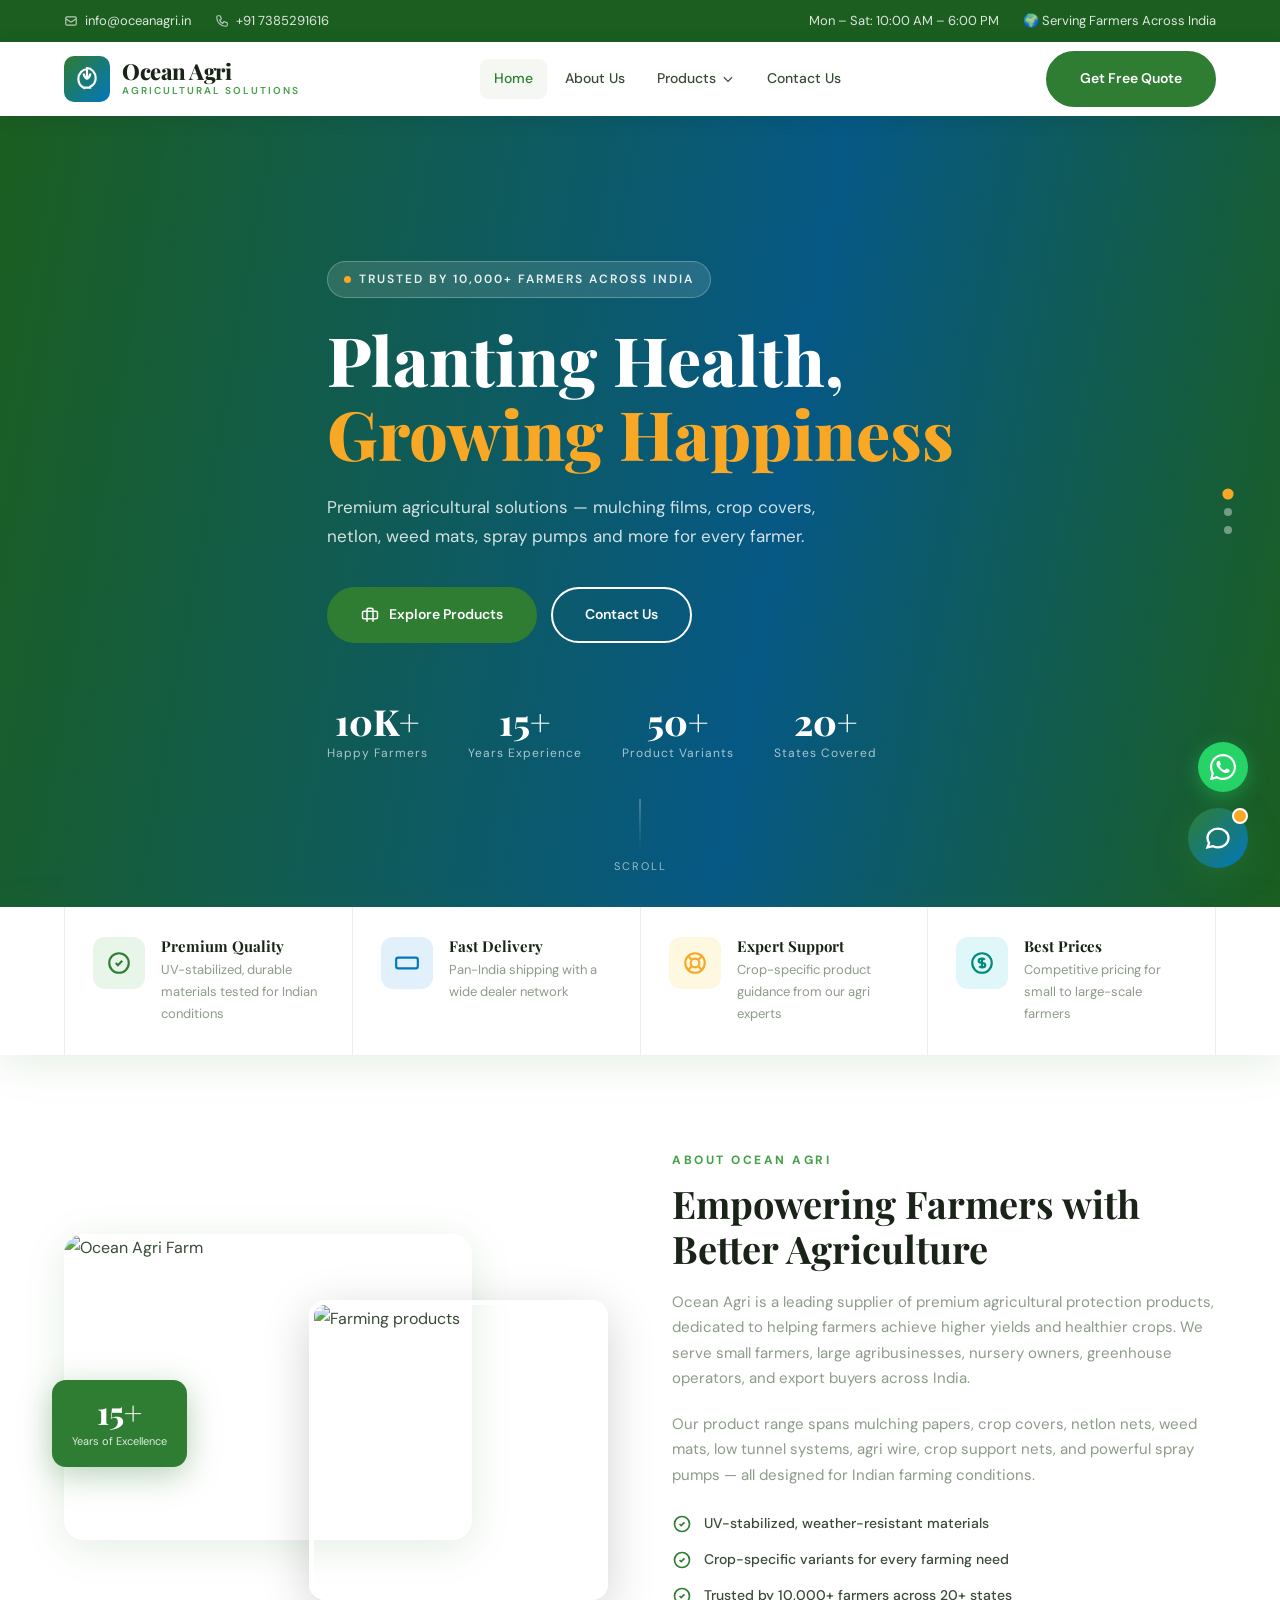
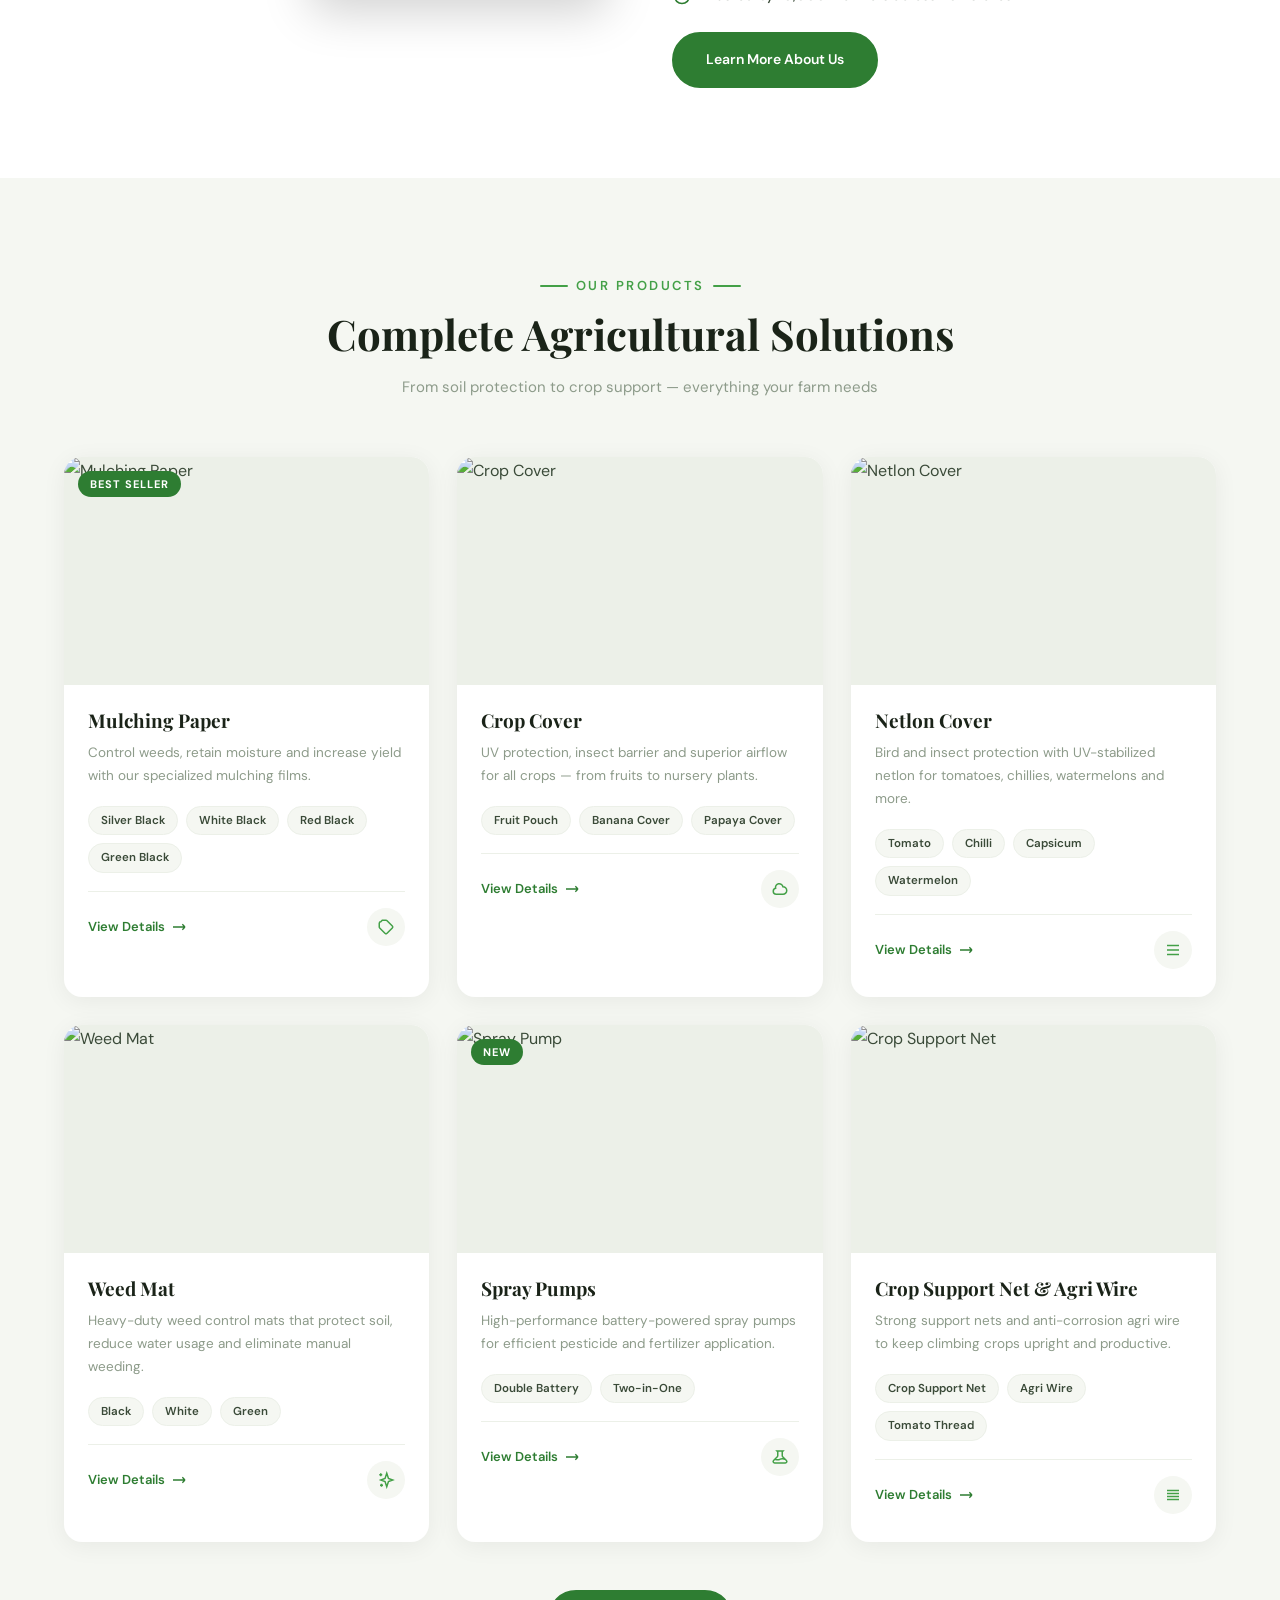
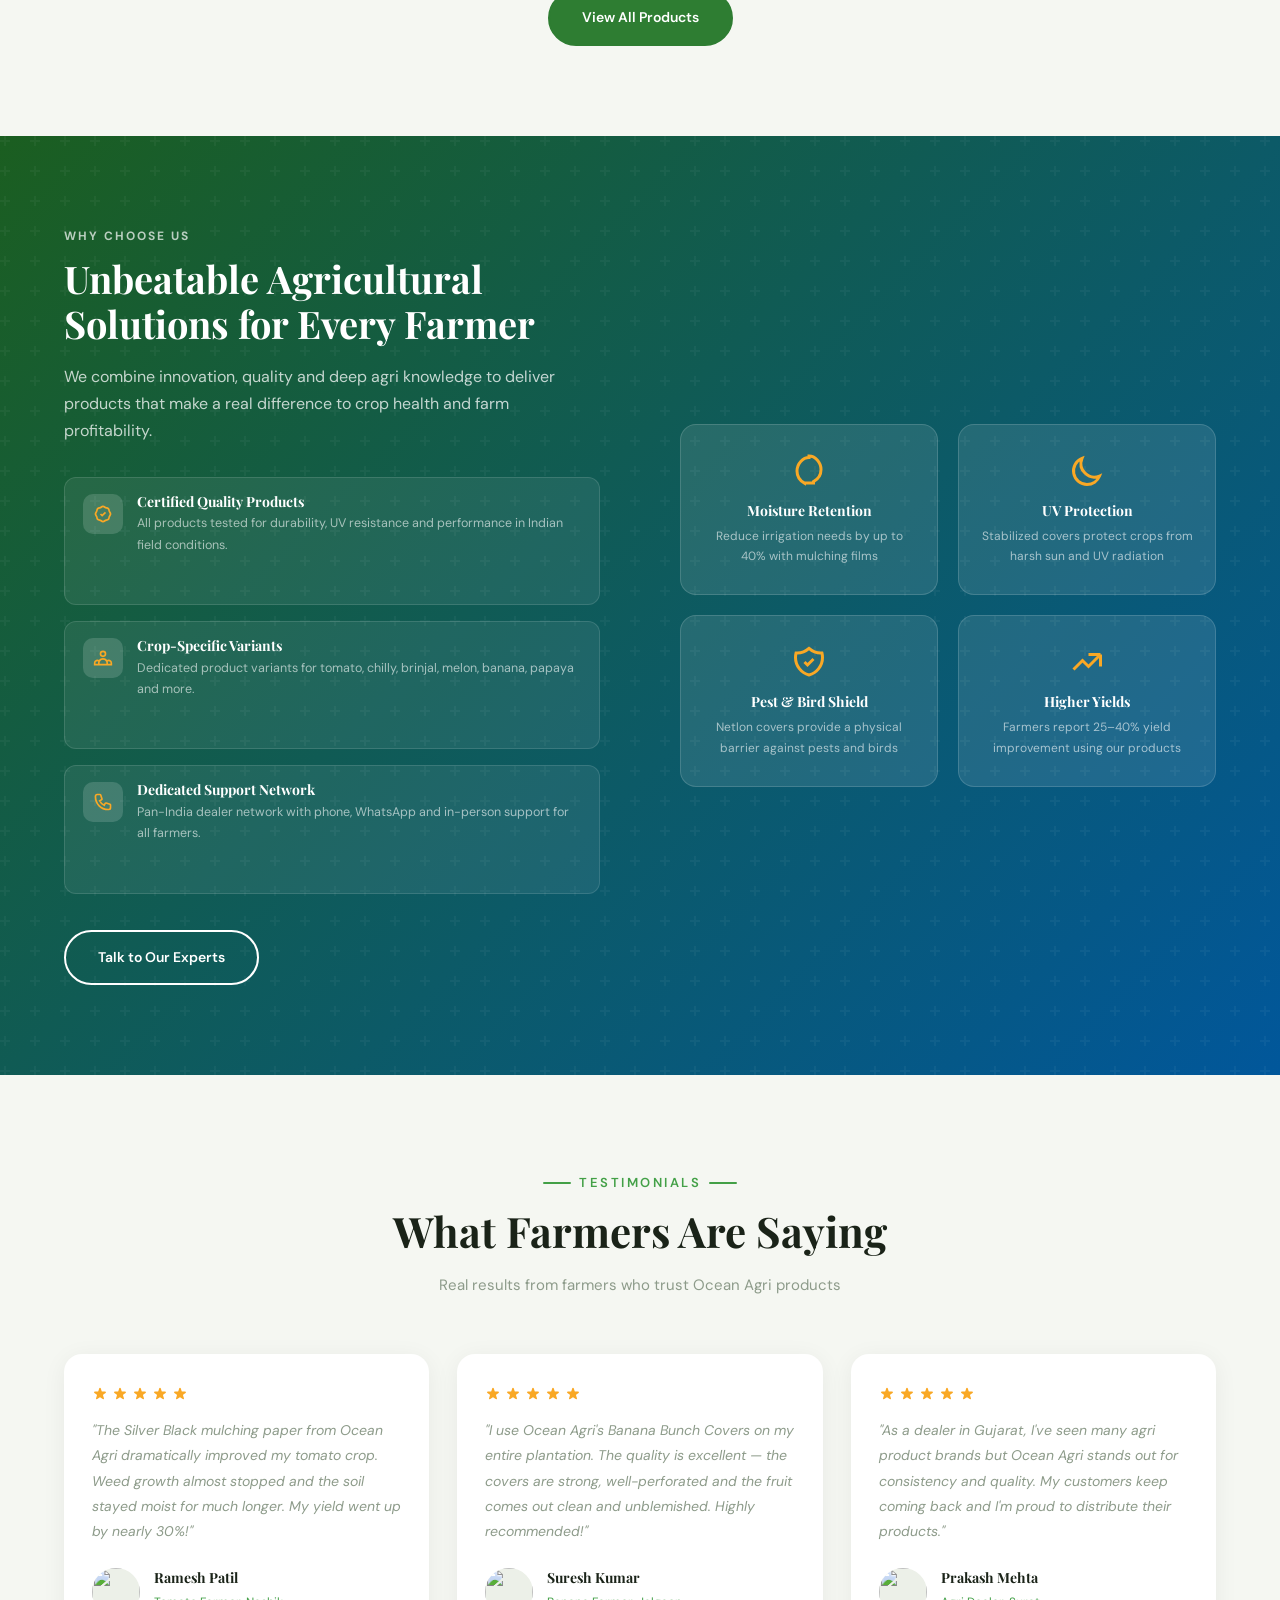
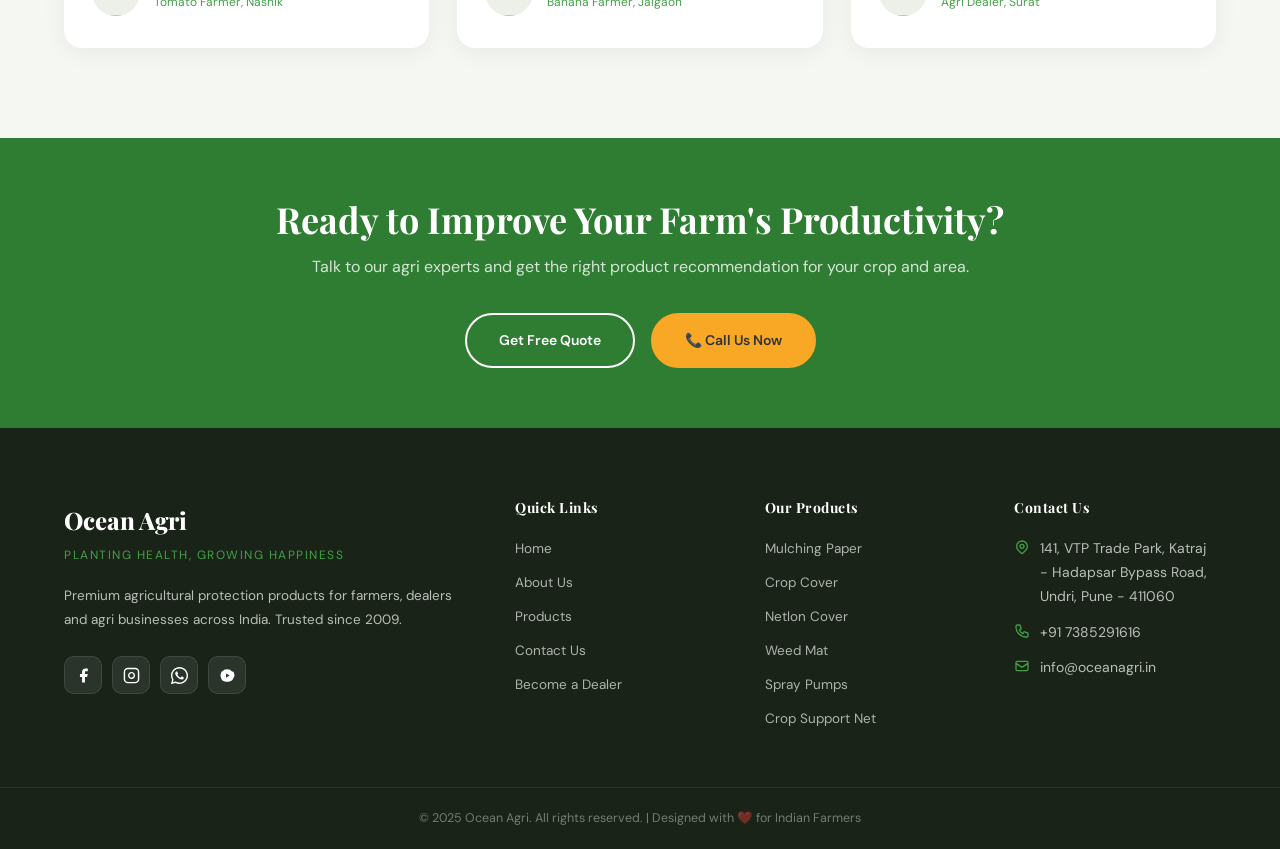
==== index.html @ 08070325 "Contacts are updated" ====
<!DOCTYPE html>
<html lang="en">
<head>
  <meta charset="UTF-8" />
  <meta name="viewport" content="width=device-width, initial-scale=1.0" />
  <title>Ocean Agri – Planting Health, Growing Happiness</title>
  <meta name="description" content="Ocean Agri offers premium agricultural products — mulching paper, crop covers, netlon, weed mats, spray pumps and crop support systems for farmers across India." />
  <link rel="stylesheet" href="style.css" />
  <link rel="preconnect" href="https://fonts.googleapis.com" />
</head>
<body>

<!-- TOP BAR -->
<div class="topbar">
  <div class="container inner">
    <div class="topbar-left">
      <span class="item">
        <svg xmlns="http://www.w3.org/2000/svg" fill="none" viewBox="0 0 24 24" stroke="currentColor" stroke-width="2"><path d="M3 8l7.89 5.26a2 2 0 002.22 0L21 8M5 19h14a2 2 0 002-2V7a2 2 0 00-2-2H5a2 2 0 00-2 2v10a2 2 0 002 2z"/></svg>
        <a href="mailto:info@oceanagri.in">info@oceanagri.in</a>
      </span>
      <span class="item">
        <svg xmlns="http://www.w3.org/2000/svg" fill="none" viewBox="0 0 24 24" stroke="currentColor" stroke-width="2"><path d="M3 5a2 2 0 012-2h3.28a1 1 0 01.948.684l1.498 4.493a1 1 0 01-.502 1.21l-2.257 1.13a11.042 11.042 0 005.516 5.516l1.13-2.257a1 1 0 011.21-.502l4.493 1.498a1 1 0 01.684.949V19a2 2 0 01-2 2h-1C9.716 21 3 14.284 3 6V5z"/></svg>
        <a href="tel:+917385291616">+91 7385291616</a>
      </span>
    </div>
    <div class="topbar-right">
      <span class="item">Mon – Sat: 10:00 AM – 6:00 PM</span>
      <span class="item">🌍 Serving Farmers Across India</span>
    </div>
  </div>
</div>

<!-- NAVBAR -->
<nav class="navbar">
  <div class="inner">
    <a class="navbar-brand" href="index.html">
      <div class="brand-icon">
        <svg xmlns="http://www.w3.org/2000/svg" fill="none" viewBox="0 0 24 24" stroke="currentColor" stroke-width="2"><path d="M12 3C8 3 4 7 4 12c0 3.5 2 6.5 5 8.1V20h6v-.9c3-1.6 5-4.6 5-8.1 0-5-4-9-8-9z"/><path d="M12 3v9m0 0c0 0-3-2-3-5m3 5c0 0 3-2 3-5"/></svg>
      </div>
      <div class="brand-text">
        <div class="name">Ocean Agri</div>
        <div class="sub">Agricultural Solutions</div>
      </div>
    </a>
    <ul class="nav-menu">
      <li class="nav-item"><a class="nav-link active" href="index.html">Home</a></li>
      <li class="nav-item"><a class="nav-link" href="about.html">About Us</a></li>
      <li class="nav-item">
        <a class="nav-link" href="products.html">Products <svg xmlns="http://www.w3.org/2000/svg" fill="none" viewBox="0 0 24 24" stroke="currentColor" stroke-width="2"><path d="M19 9l-7 7-7-7"/></svg></a>
        <div class="dropdown">
          <a href="products.html#mulching">Mulching Paper</a>
          <a href="products.html#crop-cover">Crop Cover</a>
          <a href="products.html#netlon">Netlon Cover</a>
          <a href="products.html#weed-mat">Weed Mat</a>
          <a href="products.html#low-tunnel">Low Tunnel Products</a>
          <a href="products.html#support">Crop Support & Wire</a>
          <a href="products.html#spray-pump">Spray Pumps</a>
        </div>
      </li>
      <li class="nav-item"><a class="nav-link" href="contact.html">Contact Us</a></li>
    </ul>
    <a class="btn btn-primary nav-cta" href="contact.html">Get Free Quote</a>
    <button class="hamburger" aria-label="Menu">
      <span></span><span></span><span></span>
    </button>
  </div>
</nav>

<!-- MOBILE MENU -->
<div class="mobile-menu">
  <button class="mobile-close">✕</button>
  <a class="mobile-nav-link" href="index.html">Home</a>
  <a class="mobile-nav-link" href="about.html">About Us</a>
  <a class="mobile-nav-link" href="products.html">Products</a>
  <a class="mobile-nav-link" href="contact.html">Contact Us</a>
  <a class="btn btn-primary" href="contact.html" style="margin-top:20px;display:inline-flex;">Get Free Quote</a>
</div>

<!-- HERO -->
<section class="hero">
  <div class="hero-img"></div>
  <div class="hero-bg"></div>
  <div class="container">
    <div class="hero-content">
      <div class="hero-badge"><span></span> Trusted by 10,000+ Farmers Across India</div>
      <h1>Planting Health,<br><em>Growing Happiness</em></h1>
      <p class="hero-sub">Premium agricultural solutions — mulching films, crop covers, netlon, weed mats, spray pumps and more for every farmer.</p>
      <div class="hero-actions">
        <a href="products.html" class="btn btn-primary">
          <svg xmlns="http://www.w3.org/2000/svg" fill="none" viewBox="0 0 24 24" stroke="currentColor" stroke-width="2"><path d="M20 7H4a2 2 0 00-2 2v6a2 2 0 002 2h16a2 2 0 002-2V9a2 2 0 00-2-2z"/><path d="M16 21V5a2 2 0 00-2-2h-4a2 2 0 00-2 2v16"/></svg>
          Explore Products
        </a>
        <a href="contact.html" class="btn btn-outline">Contact Us</a>
      </div>
      <div class="hero-stats">
        <div class="stat-item"><div class="num" data-count="10" data-suffix="K+">0</div><div class="lbl">Happy Farmers</div></div>
        <div class="stat-item"><div class="num" data-count="15" data-suffix="+">0</div><div class="lbl">Years Experience</div></div>
        <div class="stat-item"><div class="num" data-count="50" data-suffix="+">0</div><div class="lbl">Product Variants</div></div>
        <div class="stat-item"><div class="num" data-count="20" data-suffix="+">0</div><div class="lbl">States Covered</div></div>
      </div>
    </div>
  </div>
  <div class="hero-dots"></div>
  <div class="hero-scroll">
    <div class="scroll-line"></div>
    <span>SCROLL</span>
  </div>
</section>

<!-- FEATURES STRIP -->
<div class="features-strip">
  <div class="container">
    <div class="inner">
      <div class="feat-item" data-animate>
        <div class="feat-icon green">
          <svg xmlns="http://www.w3.org/2000/svg" fill="none" viewBox="0 0 24 24" stroke="currentColor" stroke-width="2"><path d="M9 12l2 2 4-4m6 2a9 9 0 11-18 0 9 9 0 0118 0z"/></svg>
        </div>
        <div class="feat-text">
          <h4>Premium Quality</h4>
          <p>UV-stabilized, durable materials tested for Indian conditions</p>
        </div>
      </div>
      <div class="feat-item" data-animate data-delay="1">
        <div class="feat-icon blue">
          <svg xmlns="http://www.w3.org/2000/svg" fill="none" viewBox="0 0 24 24" stroke="currentColor" stroke-width="2"><path d="M20 7H4a2 2 0 00-2 2v6a2 2 0 002 2h16a2 2 0 002-2V9a2 2 0 00-2-2z"/></svg>
        </div>
        <div class="feat-text">
          <h4>Fast Delivery</h4>
          <p>Pan-India shipping with a wide dealer network</p>
        </div>
      </div>
      <div class="feat-item" data-animate data-delay="2">
        <div class="feat-icon gold">
          <svg xmlns="http://www.w3.org/2000/svg" fill="none" viewBox="0 0 24 24" stroke="currentColor" stroke-width="2"><path d="M18.364 5.636l-3.536 3.536m0 5.656l3.536 3.536M9.172 9.172L5.636 5.636m3.536 9.192l-3.536 3.536M21 12a9 9 0 11-18 0 9 9 0 0118 0zm-5 0a4 4 0 11-8 0 4 4 0 018 0z"/></svg>
        </div>
        <div class="feat-text">
          <h4>Expert Support</h4>
          <p>Crop-specific product guidance from our agri experts</p>
        </div>
      </div>
      <div class="feat-item" data-animate data-delay="3">
        <div class="feat-icon teal">
          <svg xmlns="http://www.w3.org/2000/svg" fill="none" viewBox="0 0 24 24" stroke="currentColor" stroke-width="2"><path d="M12 8c-1.657 0-3 .895-3 2s1.343 2 3 2 3 .895 3 2-1.343 2-3 2m0-8c1.11 0 2.08.402 2.599 1M12 8V7m0 1v8m0 0v1m0-1c-1.11 0-2.08-.402-2.599-1M21 12a9 9 0 11-18 0 9 9 0 0118 0z"/></svg>
        </div>
        <div class="feat-text">
          <h4>Best Prices</h4>
          <p>Competitive pricing for small to large-scale farmers</p>
        </div>
      </div>
    </div>
  </div>
</div>

<!-- ABOUT SECTION -->
<section class="section">
  <div class="container">
    <div class="about-grid">
      <div class="about-images" data-animate>
        <div class="about-img-1">
          <img src="https://images.unsplash.com/photo-1523741543316-beb7fc7023d8?w=800&q=80" alt="Ocean Agri Farm" loading="lazy" />
        </div>
        <div class="about-img-2">
          <img src="https://images.unsplash.com/photo-1416879595882-3373a0480b5b?w=600&q=80" alt="Farming products" loading="lazy" />
        </div>
        <div class="about-badge">
          <div class="num">15+</div>
          <div class="lbl">Years of Excellence</div>
        </div>
      </div>
      <div class="about-content" data-animate data-delay="2">
        <div class="label">About Ocean Agri</div>
        <h2>Empowering Farmers with Better Agriculture</h2>
        <p>Ocean Agri is a leading supplier of premium agricultural protection products, dedicated to helping farmers achieve higher yields and healthier crops. We serve small farmers, large agribusinesses, nursery owners, greenhouse operators, and export buyers across India.</p>
        <p>Our product range spans mulching papers, crop covers, netlon nets, weed mats, low tunnel systems, agri wire, crop support nets, and powerful spray pumps — all designed for Indian farming conditions.</p>
        <ul class="about-checks">
          <li>
            <svg xmlns="http://www.w3.org/2000/svg" fill="none" viewBox="0 0 24 24" stroke="currentColor" stroke-width="2"><path d="M9 12l2 2 4-4m6 2a9 9 0 11-18 0 9 9 0 0118 0z"/></svg>
            UV-stabilized, weather-resistant materials
          </li>
          <li>
            <svg xmlns="http://www.w3.org/2000/svg" fill="none" viewBox="0 0 24 24" stroke="currentColor" stroke-width="2"><path d="M9 12l2 2 4-4m6 2a9 9 0 11-18 0 9 9 0 0118 0z"/></svg>
            Crop-specific variants for every farming need
          </li>
          <li>
            <svg xmlns="http://www.w3.org/2000/svg" fill="none" viewBox="0 0 24 24" stroke="currentColor" stroke-width="2"><path d="M9 12l2 2 4-4m6 2a9 9 0 11-18 0 9 9 0 0118 0z"/></svg>
            Trusted by 10,000+ farmers across 20+ states
          </li>
        </ul>
        <a href="about.html" class="btn btn-primary">Learn More About Us</a>
      </div>
    </div>
  </div>
</section>

<!-- PRODUCTS HIGHLIGHT -->
<section class="section products-bg">
  <div class="container">
    <div class="section-title" data-animate>
      <div class="label">Our Products</div>
      <h2>Complete Agricultural Solutions</h2>
      <p>From soil protection to crop support — everything your farm needs</p>
    </div>
    <div class="products-grid">

      <div class="product-card" data-animate data-delay="1">
        <div class="product-card-img">
          <img src="https://images.unsplash.com/photo-1574943320219-553eb213f72d?w=800&q=80" alt="Mulching Paper" loading="lazy" />
          <span class="product-card-badge">Best Seller</span>
        </div>
        <div class="product-card-body">
          <h3>Mulching Paper</h3>
          <p>Control weeds, retain moisture and increase yield with our specialized mulching films.</p>
          <div class="product-card-tags">
            <span>Silver Black</span><span>White Black</span><span>Red Black</span><span>Green Black</span>
          </div>
          <div class="product-card-footer">
            <a href="products.html#mulching">View Details <svg xmlns="http://www.w3.org/2000/svg" fill="none" viewBox="0 0 24 24" stroke="currentColor" stroke-width="2"><path d="M17 8l4 4m0 0l-4 4m4-4H3"/></svg></a>
            <div class="product-card-icon"><svg xmlns="http://www.w3.org/2000/svg" fill="none" viewBox="0 0 24 24" stroke="currentColor" stroke-width="2"><path d="M7 7h.01M7 3h5c.512 0 1.024.195 1.414.586l7 7a2 2 0 010 2.828l-7 7a2 2 0 01-2.828 0l-7-7A2 2 0 013 12V7a2 2 0 012-2z"/></svg></div>
          </div>
        </div>
      </div>

      <div class="product-card" data-animate data-delay="2">
        <div class="product-card-img">
          <img src="https://images.unsplash.com/photo-1501004318641-b39e6451bec6?w=800&q=80" alt="Crop Cover" loading="lazy" />
        </div>
        <div class="product-card-body">
          <h3>Crop Cover</h3>
          <p>UV protection, insect barrier and superior airflow for all crops — from fruits to nursery plants.</p>
          <div class="product-card-tags">
            <span>Fruit Pouch</span><span>Banana Cover</span><span>Papaya Cover</span>
          </div>
          <div class="product-card-footer">
            <a href="products.html#crop-cover">View Details <svg xmlns="http://www.w3.org/2000/svg" fill="none" viewBox="0 0 24 24" stroke="currentColor" stroke-width="2"><path d="M17 8l4 4m0 0l-4 4m4-4H3"/></svg></a>
            <div class="product-card-icon"><svg xmlns="http://www.w3.org/2000/svg" fill="none" viewBox="0 0 24 24" stroke="currentColor" stroke-width="2"><path d="M3 15a4 4 0 004 4h9a5 5 0 10-.1-9.999 5.002 5.002 0 10-9.78 2.096A4.001 4.001 0 003 15z"/></svg></div>
          </div>
        </div>
      </div>

      <div class="product-card" data-animate data-delay="3">
        <div class="product-card-img">
          <img src="https://images.unsplash.com/photo-1416879595882-3373a0480b5b?w=800&q=80" alt="Netlon Cover" loading="lazy" />
        </div>
        <div class="product-card-body">
          <h3>Netlon Cover</h3>
          <p>Bird and insect protection with UV-stabilized netlon for tomatoes, chillies, watermelons and more.</p>
          <div class="product-card-tags">
            <span>Tomato</span><span>Chilli</span><span>Capsicum</span><span>Watermelon</span>
          </div>
          <div class="product-card-footer">
            <a href="products.html#netlon">View Details <svg xmlns="http://www.w3.org/2000/svg" fill="none" viewBox="0 0 24 24" stroke="currentColor" stroke-width="2"><path d="M17 8l4 4m0 0l-4 4m4-4H3"/></svg></a>
            <div class="product-card-icon"><svg xmlns="http://www.w3.org/2000/svg" fill="none" viewBox="0 0 24 24" stroke="currentColor" stroke-width="2"><path d="M4 6h16M4 12h16M4 18h16"/></svg></div>
          </div>
        </div>
      </div>

      <div class="product-card" data-animate data-delay="1">
        <div class="product-card-img">
          <img src="https://images.unsplash.com/photo-1530836369250-ef72a3f5cda8?w=800&q=80" alt="Weed Mat" loading="lazy" />
        </div>
        <div class="product-card-body">
          <h3>Weed Mat</h3>
          <p>Heavy-duty weed control mats that protect soil, reduce water usage and eliminate manual weeding.</p>
          <div class="product-card-tags"><span>Black</span><span>White</span><span>Green</span></div>
          <div class="product-card-footer">
            <a href="products.html#weed-mat">View Details <svg xmlns="http://www.w3.org/2000/svg" fill="none" viewBox="0 0 24 24" stroke="currentColor" stroke-width="2"><path d="M17 8l4 4m0 0l-4 4m4-4H3"/></svg></a>
            <div class="product-card-icon"><svg xmlns="http://www.w3.org/2000/svg" fill="none" viewBox="0 0 24 24" stroke="currentColor" stroke-width="2"><path d="M5 3v4M3 5h4M6 17v4m-2-2h4m5-16l2.286 6.857L21 12l-5.714 2.143L13 21l-2.286-6.857L5 12l5.714-2.143L13 3z"/></svg></div>
          </div>
        </div>
      </div>

      <div class="product-card" data-animate data-delay="2">
        <div class="product-card-img">
          <img src="https://images.unsplash.com/photo-1471193945509-9ad0617afabf?w=800&q=80" alt="Spray Pump" loading="lazy" />
          <span class="product-card-badge">New</span>
        </div>
        <div class="product-card-body">
          <h3>Spray Pumps</h3>
          <p>High-performance battery-powered spray pumps for efficient pesticide and fertilizer application.</p>
          <div class="product-card-tags"><span>Double Battery</span><span>Two-in-One</span></div>
          <div class="product-card-footer">
            <a href="products.html#spray-pump">View Details <svg xmlns="http://www.w3.org/2000/svg" fill="none" viewBox="0 0 24 24" stroke="currentColor" stroke-width="2"><path d="M17 8l4 4m0 0l-4 4m4-4H3"/></svg></a>
            <div class="product-card-icon"><svg xmlns="http://www.w3.org/2000/svg" fill="none" viewBox="0 0 24 24" stroke="currentColor" stroke-width="2"><path d="M19.428 15.428a2 2 0 00-1.022-.547l-2.387-.477a6 6 0 00-3.86.517l-.318.158a6 6 0 01-3.86.517L6.05 15.21a2 2 0 00-1.806.547M8 4h8l-1 1v5.172a2 2 0 00.586 1.414l5 5c1.26 1.26.367 3.414-1.415 3.414H4.828c-1.782 0-2.674-2.154-1.414-3.414l5-5A2 2 0 009 10.172V5L8 4z"/></svg></div>
          </div>
        </div>
      </div>

      <div class="product-card" data-animate data-delay="3">
        <div class="product-card-img">
          <img src="https://images.unsplash.com/photo-1599059813005-11265ba4b4ce?w=800&q=80" alt="Crop Support Net" loading="lazy" />
        </div>
        <div class="product-card-body">
          <h3>Crop Support Net & Agri Wire</h3>
          <p>Strong support nets and anti-corrosion agri wire to keep climbing crops upright and productive.</p>
          <div class="product-card-tags"><span>Crop Support Net</span><span>Agri Wire</span><span>Tomato Thread</span></div>
          <div class="product-card-footer">
            <a href="products.html#support">View Details <svg xmlns="http://www.w3.org/2000/svg" fill="none" viewBox="0 0 24 24" stroke="currentColor" stroke-width="2"><path d="M17 8l4 4m0 0l-4 4m4-4H3"/></svg></a>
            <div class="product-card-icon"><svg xmlns="http://www.w3.org/2000/svg" fill="none" viewBox="0 0 24 24" stroke="currentColor" stroke-width="2"><path d="M4 6h16M4 10h16M4 14h16M4 18h16"/></svg></div>
          </div>
        </div>
      </div>

    </div>
    <div style="text-align:center;margin-top:48px;" data-animate>
      <a href="products.html" class="btn btn-primary">View All Products</a>
    </div>
  </div>
</section>

<!-- WHY CHOOSE US -->
<section class="section why-banner">
  <div class="container">
    <div class="why-grid">
      <div class="why-content" data-animate>
        <div class="label" style="color:rgba(255,255,255,0.7);letter-spacing:2px;font-size:12px;font-weight:700;text-transform:uppercase;margin-bottom:10px;">Why Choose Us</div>
        <h2>Unbeatable Agricultural Solutions for Every Farmer</h2>
        <p>We combine innovation, quality and deep agri knowledge to deliver products that make a real difference to crop health and farm profitability.</p>
        <div class="why-list">
          <div class="why-list-item">
            <div class="why-list-item-icon"><svg xmlns="http://www.w3.org/2000/svg" fill="none" viewBox="0 0 24 24" stroke="currentColor" stroke-width="2"><path d="M9 12l2 2 4-4M7.835 4.697a3.42 3.42 0 001.946-.806 3.42 3.42 0 014.438 0 3.42 3.42 0 001.946.806 3.42 3.42 0 013.138 3.138 3.42 3.42 0 00.806 1.946 3.42 3.42 0 010 4.438 3.42 3.42 0 00-.806 1.946 3.42 3.42 0 01-3.138 3.138 3.42 3.42 0 00-1.946.806 3.42 3.42 0 01-4.438 0 3.42 3.42 0 00-1.946-.806 3.42 3.42 0 01-3.138-3.138 3.42 3.42 0 00-.806-1.946 3.42 3.42 0 010-4.438 3.42 3.42 0 00.806-1.946 3.42 3.42 0 013.138-3.138z"/></svg></div>
            <div>
              <h4>Certified Quality Products</h4>
              <p>All products tested for durability, UV resistance and performance in Indian field conditions.</p>
            </div>
          </div>
          <div class="why-list-item">
            <div class="why-list-item-icon"><svg xmlns="http://www.w3.org/2000/svg" fill="none" viewBox="0 0 24 24" stroke="currentColor" stroke-width="2"><path d="M17 20h5v-2a3 3 0 00-5.356-1.857M17 20H7m10 0v-2c0-.656-.126-1.283-.356-1.857M7 20H2v-2a3 3 0 015.356-1.857M7 20v-2c0-.656.126-1.283.356-1.857m0 0a5.002 5.002 0 019.288 0M15 7a3 3 0 11-6 0 3 3 0 016 0z"/></svg></div>
            <div>
              <h4>Crop-Specific Variants</h4>
              <p>Dedicated product variants for tomato, chilly, brinjal, melon, banana, papaya and more.</p>
            </div>
          </div>
          <div class="why-list-item">
            <div class="why-list-item-icon"><svg xmlns="http://www.w3.org/2000/svg" fill="none" viewBox="0 0 24 24" stroke="currentColor" stroke-width="2"><path d="M3 5a2 2 0 012-2h3.28a1 1 0 01.948.684l1.498 4.493a1 1 0 01-.502 1.21l-2.257 1.13a11.042 11.042 0 005.516 5.516l1.13-2.257a1 1 0 011.21-.502l4.493 1.498a1 1 0 01.684.949V19a2 2 0 01-2 2h-1C9.716 21 3 14.284 3 6V5z"/></svg></div>
            <div>
              <h4>Dedicated Support Network</h4>
              <p>Pan-India dealer network with phone, WhatsApp and in-person support for all farmers.</p>
            </div>
          </div>
        </div>
        <a href="contact.html" class="btn btn-outline">Talk to Our Experts</a>
      </div>
      <div class="why-cards" data-animate data-delay="3">
        <div class="why-card">
          <svg xmlns="http://www.w3.org/2000/svg" fill="none" viewBox="0 0 24 24" stroke="currentColor" stroke-width="2"><path d="M12 3C8 3 4 7 4 12c0 3.5 2 6.5 5 8.1V20h6v-.9c3-1.6 5-4.6 5-8.1 0-5-4-9-8-9z"/></svg>
          <h4>Moisture Retention</h4>
          <p>Reduce irrigation needs by up to 40% with mulching films</p>
        </div>
        <div class="why-card">
          <svg xmlns="http://www.w3.org/2000/svg" fill="none" viewBox="0 0 24 24" stroke="currentColor" stroke-width="2"><path d="M20.354 15.354A9 9 0 018.646 3.646 9.003 9.003 0 0012 21a9.003 9.003 0 008.354-5.646z"/></svg>
          <h4>UV Protection</h4>
          <p>Stabilized covers protect crops from harsh sun and UV radiation</p>
        </div>
        <div class="why-card">
          <svg xmlns="http://www.w3.org/2000/svg" fill="none" viewBox="0 0 24 24" stroke="currentColor" stroke-width="2"><path d="M9 12l2 2 4-4m5.618-4.016A11.955 11.955 0 0112 2.944a11.955 11.955 0 01-8.618 3.04A12.02 12.02 0 003 9c0 5.591 3.824 10.29 9 11.622 5.176-1.332 9-6.03 9-11.622 0-1.042-.133-2.052-.382-3.016z"/></svg>
          <h4>Pest & Bird Shield</h4>
          <p>Netlon covers provide a physical barrier against pests and birds</p>
        </div>
        <div class="why-card">
          <svg xmlns="http://www.w3.org/2000/svg" fill="none" viewBox="0 0 24 24" stroke="currentColor" stroke-width="2"><path d="M13 7h8m0 0v8m0-8l-8 8-4-4-6 6"/></svg>
          <h4>Higher Yields</h4>
          <p>Farmers report 25–40% yield improvement using our products</p>
        </div>
      </div>
    </div>
  </div>
</section>

<!-- TESTIMONIALS -->
<section class="section testimonials-bg">
  <div class="container">
    <div class="section-title" data-animate>
      <div class="label">Testimonials</div>
      <h2>What Farmers Are Saying</h2>
      <p>Real results from farmers who trust Ocean Agri products</p>
    </div>
    <div class="testimonials-track">
      <div class="testi-card" data-animate data-delay="1">
        <div class="testi-stars">
          <svg xmlns="http://www.w3.org/2000/svg" viewBox="0 0 20 20" fill="currentColor"><path d="M9.049 2.927c.3-.921 1.603-.921 1.902 0l1.07 3.292a1 1 0 00.95.69h3.462c.969 0 1.371 1.24.588 1.81l-2.8 2.034a1 1 0 00-.364 1.118l1.07 3.292c.3.921-.755 1.688-1.54 1.118l-2.8-2.034a1 1 0 00-1.175 0l-2.8 2.034c-.784.57-1.838-.197-1.539-1.118l1.07-3.292a1 1 0 00-.364-1.118L2.98 8.72c-.783-.57-.38-1.81.588-1.81h3.461a1 1 0 00.951-.69l1.07-3.292z"/></svg>
          <svg xmlns="http://www.w3.org/2000/svg" viewBox="0 0 20 20" fill="currentColor"><path d="M9.049 2.927c.3-.921 1.603-.921 1.902 0l1.07 3.292a1 1 0 00.95.69h3.462c.969 0 1.371 1.24.588 1.81l-2.8 2.034a1 1 0 00-.364 1.118l1.07 3.292c.3.921-.755 1.688-1.54 1.118l-2.8-2.034a1 1 0 00-1.175 0l-2.8 2.034c-.784.57-1.838-.197-1.539-1.118l1.07-3.292a1 1 0 00-.364-1.118L2.98 8.72c-.783-.57-.38-1.81.588-1.81h3.461a1 1 0 00.951-.69l1.07-3.292z"/></svg>
          <svg xmlns="http://www.w3.org/2000/svg" viewBox="0 0 20 20" fill="currentColor"><path d="M9.049 2.927c.3-.921 1.603-.921 1.902 0l1.07 3.292a1 1 0 00.95.69h3.462c.969 0 1.371 1.24.588 1.81l-2.8 2.034a1 1 0 00-.364 1.118l1.07 3.292c.3.921-.755 1.688-1.54 1.118l-2.8-2.034a1 1 0 00-1.175 0l-2.8 2.034c-.784.57-1.838-.197-1.539-1.118l1.07-3.292a1 1 0 00-.364-1.118L2.98 8.72c-.783-.57-.38-1.81.588-1.81h3.461a1 1 0 00.951-.69l1.07-3.292z"/></svg>
          <svg xmlns="http://www.w3.org/2000/svg" viewBox="0 0 20 20" fill="currentColor"><path d="M9.049 2.927c.3-.921 1.603-.921 1.902 0l1.07 3.292a1 1 0 00.95.69h3.462c.969 0 1.371 1.24.588 1.81l-2.8 2.034a1 1 0 00-.364 1.118l1.07 3.292c.3.921-.755 1.688-1.54 1.118l-2.8-2.034a1 1 0 00-1.175 0l-2.8 2.034c-.784.57-1.838-.197-1.539-1.118l1.07-3.292a1 1 0 00-.364-1.118L2.98 8.72c-.783-.57-.38-1.81.588-1.81h3.461a1 1 0 00.951-.69l1.07-3.292z"/></svg>
          <svg xmlns="http://www.w3.org/2000/svg" viewBox="0 0 20 20" fill="currentColor"><path d="M9.049 2.927c.3-.921 1.603-.921 1.902 0l1.07 3.292a1 1 0 00.95.69h3.462c.969 0 1.371 1.24.588 1.81l-2.8 2.034a1 1 0 00-.364 1.118l1.07 3.292c.3.921-.755 1.688-1.54 1.118l-2.8-2.034a1 1 0 00-1.175 0l-2.8 2.034c-.784.57-1.838-.197-1.539-1.118l1.07-3.292a1 1 0 00-.364-1.118L2.98 8.72c-.783-.57-.38-1.81.588-1.81h3.461a1 1 0 00.951-.69l1.07-3.292z"/></svg>
        </div>
        <p>"The Silver Black mulching paper from Ocean Agri dramatically improved my tomato crop. Weed growth almost stopped and the soil stayed moist for much longer. My yield went up by nearly 30%!"</p>
        <div class="testi-author">
          <div class="testi-avatar"><img src="https://images.unsplash.com/photo-1507003211169-0a1dd7228f2d?w=200&q=80" alt="" /></div>
          <div><h5>Ramesh Patil</h5><span>Tomato Farmer, Nashik</span></div>
        </div>
      </div>
      <div class="testi-card" data-animate data-delay="2">
        <div class="testi-stars">
          <svg xmlns="http://www.w3.org/2000/svg" viewBox="0 0 20 20" fill="currentColor"><path d="M9.049 2.927c.3-.921 1.603-.921 1.902 0l1.07 3.292a1 1 0 00.95.69h3.462c.969 0 1.371 1.24.588 1.81l-2.8 2.034a1 1 0 00-.364 1.118l1.07 3.292c.3.921-.755 1.688-1.54 1.118l-2.8-2.034a1 1 0 00-1.175 0l-2.8 2.034c-.784.57-1.838-.197-1.539-1.118l1.07-3.292a1 1 0 00-.364-1.118L2.98 8.72c-.783-.57-.38-1.81.588-1.81h3.461a1 1 0 00.951-.69l1.07-3.292z"/></svg>
          <svg xmlns="http://www.w3.org/2000/svg" viewBox="0 0 20 20" fill="currentColor"><path d="M9.049 2.927c.3-.921 1.603-.921 1.902 0l1.07 3.292a1 1 0 00.95.69h3.462c.969 0 1.371 1.24.588 1.81l-2.8 2.034a1 1 0 00-.364 1.118l1.07 3.292c.3.921-.755 1.688-1.54 1.118l-2.8-2.034a1 1 0 00-1.175 0l-2.8 2.034c-.784.57-1.838-.197-1.539-1.118l1.07-3.292a1 1 0 00-.364-1.118L2.98 8.72c-.783-.57-.38-1.81.588-1.81h3.461a1 1 0 00.951-.69l1.07-3.292z"/></svg>
          <svg xmlns="http://www.w3.org/2000/svg" viewBox="0 0 20 20" fill="currentColor"><path d="M9.049 2.927c.3-.921 1.603-.921 1.902 0l1.07 3.292a1 1 0 00.95.69h3.462c.969 0 1.371 1.24.588 1.81l-2.8 2.034a1 1 0 00-.364 1.118l1.07 3.292c.3.921-.755 1.688-1.54 1.118l-2.8-2.034a1 1 0 00-1.175 0l-2.8 2.034c-.784.57-1.838-.197-1.539-1.118l1.07-3.292a1 1 0 00-.364-1.118L2.98 8.72c-.783-.57-.38-1.81.588-1.81h3.461a1 1 0 00.951-.69l1.07-3.292z"/></svg>
          <svg xmlns="http://www.w3.org/2000/svg" viewBox="0 0 20 20" fill="currentColor"><path d="M9.049 2.927c.3-.921 1.603-.921 1.902 0l1.07 3.292a1 1 0 00.95.69h3.462c.969 0 1.371 1.24.588 1.81l-2.8 2.034a1 1 0 00-.364 1.118l1.07 3.292c.3.921-.755 1.688-1.54 1.118l-2.8-2.034a1 1 0 00-1.175 0l-2.8 2.034c-.784.57-1.838-.197-1.539-1.118l1.07-3.292a1 1 0 00-.364-1.118L2.98 8.72c-.783-.57-.38-1.81.588-1.81h3.461a1 1 0 00.951-.69l1.07-3.292z"/></svg>
          <svg xmlns="http://www.w3.org/2000/svg" viewBox="0 0 20 20" fill="currentColor"><path d="M9.049 2.927c.3-.921 1.603-.921 1.902 0l1.07 3.292a1 1 0 00.95.69h3.462c.969 0 1.371 1.24.588 1.81l-2.8 2.034a1 1 0 00-.364 1.118l1.07 3.292c.3.921-.755 1.688-1.54 1.118l-2.8-2.034a1 1 0 00-1.175 0l-2.8 2.034c-.784.57-1.838-.197-1.539-1.118l1.07-3.292a1 1 0 00-.364-1.118L2.98 8.72c-.783-.57-.38-1.81.588-1.81h3.461a1 1 0 00.951-.69l1.07-3.292z"/></svg>
        </div>
        <p>"I use Ocean Agri's Banana Bunch Covers on my entire plantation. The quality is excellent — the covers are strong, well-perforated and the fruit comes out clean and unblemished. Highly recommended!"</p>
        <div class="testi-author">
          <div class="testi-avatar"><img src="https://images.unsplash.com/photo-1500648767791-00dcc994a43e?w=200&q=80" alt="" /></div>
          <div><h5>Suresh Kumar</h5><span>Banana Farmer, Jalgaon</span></div>
        </div>
      </div>
      <div class="testi-card" data-animate data-delay="3">
        <div class="testi-stars">
          <svg xmlns="http://www.w3.org/2000/svg" viewBox="0 0 20 20" fill="currentColor"><path d="M9.049 2.927c.3-.921 1.603-.921 1.902 0l1.07 3.292a1 1 0 00.95.69h3.462c.969 0 1.371 1.24.588 1.81l-2.8 2.034a1 1 0 00-.364 1.118l1.07 3.292c.3.921-.755 1.688-1.54 1.118l-2.8-2.034a1 1 0 00-1.175 0l-2.8 2.034c-.784.57-1.838-.197-1.539-1.118l1.07-3.292a1 1 0 00-.364-1.118L2.98 8.72c-.783-.57-.38-1.81.588-1.81h3.461a1 1 0 00.951-.69l1.07-3.292z"/></svg>
          <svg xmlns="http://www.w3.org/2000/svg" viewBox="0 0 20 20" fill="currentColor"><path d="M9.049 2.927c.3-.921 1.603-.921 1.902 0l1.07 3.292a1 1 0 00.95.69h3.462c.969 0 1.371 1.24.588 1.81l-2.8 2.034a1 1 0 00-.364 1.118l1.07 3.292c.3.921-.755 1.688-1.54 1.118l-2.8-2.034a1 1 0 00-1.175 0l-2.8 2.034c-.784.57-1.838-.197-1.539-1.118l1.07-3.292a1 1 0 00-.364-1.118L2.98 8.72c-.783-.57-.38-1.81.588-1.81h3.461a1 1 0 00.951-.69l1.07-3.292z"/></svg>
          <svg xmlns="http://www.w3.org/2000/svg" viewBox="0 0 20 20" fill="currentColor"><path d="M9.049 2.927c.3-.921 1.603-.921 1.902 0l1.07 3.292a1 1 0 00.95.69h3.462c.969 0 1.371 1.24.588 1.81l-2.8 2.034a1 1 0 00-.364 1.118l1.07 3.292c.3.921-.755 1.688-1.54 1.118l-2.8-2.034a1 1 0 00-1.175 0l-2.8 2.034c-.784.57-1.838-.197-1.539-1.118l1.07-3.292a1 1 0 00-.364-1.118L2.98 8.72c-.783-.57-.38-1.81.588-1.81h3.461a1 1 0 00.951-.69l1.07-3.292z"/></svg>
          <svg xmlns="http://www.w3.org/2000/svg" viewBox="0 0 20 20" fill="currentColor"><path d="M9.049 2.927c.3-.921 1.603-.921 1.902 0l1.07 3.292a1 1 0 00.95.69h3.462c.969 0 1.371 1.24.588 1.81l-2.8 2.034a1 1 0 00-.364 1.118l1.07 3.292c.3.921-.755 1.688-1.54 1.118l-2.8-2.034a1 1 0 00-1.175 0l-2.8 2.034c-.784.57-1.838-.197-1.539-1.118l1.07-3.292a1 1 0 00-.364-1.118L2.98 8.72c-.783-.57-.38-1.81.588-1.81h3.461a1 1 0 00.951-.69l1.07-3.292z"/></svg>
          <svg xmlns="http://www.w3.org/2000/svg" viewBox="0 0 20 20" fill="currentColor"><path d="M9.049 2.927c.3-.921 1.603-.921 1.902 0l1.07 3.292a1 1 0 00.95.69h3.462c.969 0 1.371 1.24.588 1.81l-2.8 2.034a1 1 0 00-.364 1.118l1.07 3.292c.3.921-.755 1.688-1.54 1.118l-2.8-2.034a1 1 0 00-1.175 0l-2.8 2.034c-.784.57-1.838-.197-1.539-1.118l1.07-3.292a1 1 0 00-.364-1.118L2.98 8.72c-.783-.57-.38-1.81.588-1.81h3.461a1 1 0 00.951-.69l1.07-3.292z"/></svg>
        </div>
        <p>"As a dealer in Gujarat, I've seen many agri product brands but Ocean Agri stands out for consistency and quality. My customers keep coming back and I'm proud to distribute their products."</p>
        <div class="testi-author">
          <div class="testi-avatar"><img src="https://images.unsplash.com/photo-1472099645785-5658abf4ff4e?w=200&q=80" alt="" /></div>
          <div><h5>Prakash Mehta</h5><span>Agri Dealer, Surat</span></div>
        </div>
      </div>
    </div>
  </div>
</section>

<!-- CTA BAND -->
<div class="cta-band" data-animate>
  <div class="container">
    <h2>Ready to Improve Your Farm's Productivity?</h2>
    <p>Talk to our agri experts and get the right product recommendation for your crop and area.</p>
    <div class="cta-band-actions">
      <a href="contact.html" class="btn btn-outline">Get Free Quote</a>
      <a href="tel:+917385291616" class="btn" style="background:var(--accent);color:#333;border-color:var(--accent);">📞 Call Us Now</a>
    </div>
  </div>
</div>

<!-- FOOTER -->
<footer class="footer">
  <div class="container">
    <div class="footer-grid">
      <div class="footer-brand">
        <div class="name">Ocean Agri</div>
        <div class="tagline">Planting Health, Growing Happiness</div>
        <p>Premium agricultural protection products for farmers, dealers and agri businesses across India. Trusted since 2009.</p>
        <div class="footer-social">
          <a href="#" aria-label="Facebook"><svg xmlns="http://www.w3.org/2000/svg" fill="currentColor" viewBox="0 0 24 24"><path d="M18 2h-3a5 5 0 00-5 5v3H7v4h3v8h4v-8h3l1-4h-4V7a1 1 0 011-1h3z"/></svg></a>
          <a href="#" aria-label="Instagram"><svg xmlns="http://www.w3.org/2000/svg" fill="none" viewBox="0 0 24 24" stroke="currentColor" stroke-width="2"><rect x="2" y="2" width="20" height="20" rx="5" ry="5"/><path d="M16 11.37A4 4 0 1112.63 8 4 4 0 0116 11.37z"/><line x1="17.5" y1="6.5" x2="17.51" y2="6.5"/></svg></a>
          <a href="https://wa.me/919876543210" aria-label="WhatsApp"><svg xmlns="http://www.w3.org/2000/svg" fill="currentColor" viewBox="0 0 24 24"><path d="M17.472 14.382c-.297-.149-1.758-.867-2.03-.967-.273-.099-.471-.148-.67.15-.197.297-.767.966-.94 1.164-.173.199-.347.223-.644.075-.297-.15-1.255-.463-2.39-1.475-.883-.788-1.48-1.761-1.653-2.059-.173-.297-.018-.458.13-.606.134-.133.298-.347.446-.52.149-.174.198-.298.298-.497.099-.198.05-.371-.025-.52-.075-.149-.669-1.612-.916-2.207-.242-.579-.487-.5-.669-.51-.173-.008-.371-.01-.57-.01-.198 0-.52.074-.792.372-.272.297-1.04 1.016-1.04 2.479 0 1.462 1.065 2.875 1.213 3.074.149.198 2.096 3.2 5.077 4.487.709.306 1.262.489 1.694.625.712.227 1.36.195 1.871.118.571-.085 1.758-.719 2.006-1.413.248-.694.248-1.289.173-1.413-.074-.124-.272-.198-.57-.347z"/><path d="M12 0C5.373 0 0 5.373 0 12c0 2.125.558 4.117 1.535 5.845L.057 23.486a.5.5 0 00.614.612l5.788-1.517A11.95 11.95 0 0012 24c6.627 0 12-5.373 12-12S18.627 0 12 0zm0 22c-1.885 0-3.649-.518-5.163-1.418l-.371-.22-3.835 1.006 1.021-3.726-.242-.386A10 10 0 012 12C2 6.477 6.477 2 12 2s10 4.477 10 10-4.477 10-10 10z"/></svg></a>
          <a href="#" aria-label="YouTube"><svg xmlns="http://www.w3.org/2000/svg" fill="currentColor" viewBox="0 0 24 24"><path d="M19.59 6.69a4.83 4.83 0 01-3.77-2.75 12.64 12.64 0 00-8.63 0A4.83 4.83 0 013.41 6.69 49.68 49.68 0 002 12a49.68 49.68 0 001.41 5.31 4.83 4.83 0 003.77 2.75 12.64 12.64 0 008.63 0 4.83 4.83 0 003.77-2.75A49.68 49.68 0 0022 12a49.68 49.68 0 00-1.41-5.31zM10 15V9l5 3-5 3z"/></svg></a>
        </div>
      </div>
      <div class="footer-col">
        <h4>Quick Links</h4>
        <ul>
          <li><a href="index.html">Home</a></li>
          <li><a href="about.html">About Us</a></li>
          <li><a href="products.html">Products</a></li>
          <li><a href="contact.html">Contact Us</a></li>
          <li><a href="contact.html#dealer">Become a Dealer</a></li>
        </ul>
      </div>
      <div class="footer-col">
        <h4>Our Products</h4>
        <ul>
          <li><a href="products.html#mulching">Mulching Paper</a></li>
          <li><a href="products.html#crop-cover">Crop Cover</a></li>
          <li><a href="products.html#netlon">Netlon Cover</a></li>
          <li><a href="products.html#weed-mat">Weed Mat</a></li>
          <li><a href="products.html#spray-pump">Spray Pumps</a></li>
          <li><a href="products.html#support">Crop Support Net</a></li>
        </ul>
      </div>
      <div class="footer-col">
        <h4>Contact Us</h4>
        <div class="contact-item">
          <svg xmlns="http://www.w3.org/2000/svg" fill="none" viewBox="0 0 24 24" stroke="currentColor" stroke-width="2"><path d="M17.657 16.657L13.414 20.9a1.998 1.998 0 01-2.827 0l-4.244-4.243a8 8 0 1111.314 0z"/><path d="M15 11a3 3 0 11-6 0 3 3 0 016 0z"/></svg>
          <span>141, VTP Trade Park, Katraj - Hadapsar Bypass Road, Undri, Pune - 411060</span>
        </div>
        <div class="contact-item">
          <svg xmlns="http://www.w3.org/2000/svg" fill="none" viewBox="0 0 24 24" stroke="currentColor" stroke-width="2"><path d="M3 5a2 2 0 012-2h3.28a1 1 0 01.948.684l1.498 4.493a1 1 0 01-.502 1.21l-2.257 1.13a11.042 11.042 0 005.516 5.516l1.13-2.257a1 1 0 011.21-.502l4.493 1.498a1 1 0 01.684.949V19a2 2 0 01-2 2h-1C9.716 21 3 14.284 3 6V5z"/></svg>
          <a href="tel:+917385291616">+91 7385291616</a>
        </div>
        <div class="contact-item">
          <svg xmlns="http://www.w3.org/2000/svg" fill="none" viewBox="0 0 24 24" stroke="currentColor" stroke-width="2"><path d="M3 8l7.89 5.26a2 2 0 002.22 0L21 8M5 19h14a2 2 0 002-2V7a2 2 0 00-2-2H5a2 2 0 00-2 2v10a2 2 0 002 2z"/></svg>
          <a href="mailto:info@oceanagri.in">info@oceanagri.in</a>
        </div>
      </div>
    </div>
  </div>
  <div class="footer-bottom">
    <div class="container">
      © 2025 Ocean Agri. All rights reserved. | Designed with ❤️ for Indian Farmers
    </div>
  </div>
</footer>

<!-- CHATBOT -->
<div class="chatbot-fab">
  <button class="chatbot-btn" title="Chat with us">
    <svg xmlns="http://www.w3.org/2000/svg" fill="none" viewBox="0 0 24 24" stroke="currentColor" stroke-width="2"><path d="M8 12h.01M12 12h.01M16 12h.01M21 12c0 4.418-4.03 8-9 8a9.863 9.863 0 01-4.255-.949L3 20l1.395-3.72C3.512 15.042 3 13.574 3 12c0-4.418 4.03-8 9-8s9 3.582 9 8z"/></svg>
    <span class="chatbot-pulse"></span>
  </button>
</div>
<div class="chatbot-window">
  <div class="chatbot-head">
    <div class="chatbot-head-avatar">
      <svg xmlns="http://www.w3.org/2000/svg" fill="none" viewBox="0 0 24 24" stroke="currentColor" stroke-width="2"><path d="M12 3C8 3 4 7 4 12c0 3.5 2 6.5 5 8.1V20h6v-.9c3-1.6 5-4.6 5-8.1 0-5-4-9-8-9z"/></svg>
    </div>
    <div class="chatbot-head-info">
      <h4>Ocean Agri Assistant</h4>
      <p>🟢 Online — Ask about products, crops, dealers</p>
    </div>
    <button class="chatbot-close">✕</button>
  </div>
  <div class="chatbot-messages"></div>
  <div class="chatbot-quick-btns">
    <button class="quick-btn">Tomato</button>
    <button class="quick-btn">Banana</button>
    <button class="quick-btn">Spray Pump</button>
    <button class="quick-btn">Find Dealer</button>
  </div>
  <div class="chatbot-input-row">
    <input id="chatInput" type="text" placeholder="Type your crop or question…" autocomplete="off" />
    <button class="chatbot-send">
      <svg xmlns="http://www.w3.org/2000/svg" fill="none" viewBox="0 0 24 24" stroke="currentColor" stroke-width="2"><path d="M12 19l9 2-9-18-9 18 9-2zm0 0v-8"/></svg>
    </button>
  </div>
</div>

<!-- WhatsApp Float -->
<div class="whatsapp-float">
  <a href="https://wa.me/919876543210" target="_blank" title="Chat on WhatsApp">
    <svg xmlns="http://www.w3.org/2000/svg" fill="currentColor" viewBox="0 0 24 24"><path d="M17.472 14.382c-.297-.149-1.758-.867-2.03-.967-.273-.099-.471-.148-.67.15-.197.297-.767.966-.94 1.164-.173.199-.347.223-.644.075-.297-.15-1.255-.463-2.39-1.475-.883-.788-1.48-1.761-1.653-2.059-.173-.297-.018-.458.13-.606.134-.133.298-.347.446-.52.149-.174.198-.298.298-.497.099-.198.05-.371-.025-.52-.075-.149-.669-1.612-.916-2.207-.242-.579-.487-.5-.669-.51-.173-.008-.371-.01-.57-.01-.198 0-.52.074-.792.372-.272.297-1.04 1.016-1.04 2.479 0 1.462 1.065 2.875 1.213 3.074.149.198 2.096 3.2 5.077 4.487.709.306 1.262.489 1.694.625.712.227 1.36.195 1.871.118.571-.085 1.758-.719 2.006-1.413.248-.694.248-1.289.173-1.413-.074-.124-.272-.198-.57-.347z"/><path d="M12 0C5.373 0 0 5.373 0 12c0 2.125.558 4.117 1.535 5.845L.057 23.486a.5.5 0 00.614.612l5.788-1.517A11.95 11.95 0 0012 24c6.627 0 12-5.373 12-12S18.627 0 12 0zm0 22c-1.885 0-3.649-.518-5.163-1.418l-.371-.22-3.835 1.006 1.021-3.726-.242-.386A10 10 0 012 12C2 6.477 6.477 2 12 2s10 4.477 10 10-4.477 10-10 10z"/></svg>
  </a>
</div>

<script src="https://code.jquery.com/jquery-3.7.1.min.js"></script>
<script src="main.js"></script>
</body>
</html>
---- style.css ----
/* ============================================================
   OCEAN AGRI - Main Stylesheet
   Theme: Clean, Modern | Blue & Green Agricultural
   ============================================================ */

@import url('https://fonts.googleapis.com/css2?family=Playfair+Display:wght@400;600;700;800&family=DM+Sans:wght@300;400;500;600&display=swap');

:root {
  --green:       #2e7d32;
  --green-light: #43a047;
  --green-dark:  #1b5e20;
  --blue:        #0277bd;
  --blue-light:  #039be5;
  --blue-dark:   #01579b;
  --accent:      #f9a825;
  --white:       #ffffff;
  --off-white:   #f5f7f2;
  --gray-light:  #ecf0e8;
  --gray:        #8d9b8a;
  --dark:        #1a2318;
  --text:        #3a4a38;
  --shadow:      0 8px 40px rgba(46,125,50,0.13);
  --shadow-blue: 0 8px 40px rgba(2,119,189,0.13);
  --radius:      12px;
  --transition:  all 0.35s cubic-bezier(0.4,0,0.2,1);
}

*, *::before, *::after { box-sizing: border-box; margin: 0; padding: 0; }

html { scroll-behavior: smooth; }

body {
  font-family: 'DM Sans', sans-serif;
  color: var(--text);
  background: var(--white);
  line-height: 1.7;
  overflow-x: hidden;
}

h1, h2, h3, h4, h5 {
  font-family: 'Playfair Display', serif;
  line-height: 1.2;
  color: var(--dark);
}

a { text-decoration: none; color: inherit; transition: var(--transition); }
img { max-width: 100%; display: block; }
ul { list-style: none; }

.container {
  max-width: 1200px;
  margin: 0 auto;
  padding: 0 24px;
}

.section { padding: 90px 0; }
.section-sm { padding: 60px 0; }

/* ── Section Title ── */
.section-title { text-align: center; margin-bottom: 56px; }
.section-title .label {
  display: inline-flex; align-items: center; gap: 8px;
  font-size: 13px; font-weight: 600; letter-spacing: 2.5px;
  text-transform: uppercase; color: var(--green-light);
  margin-bottom: 12px;
}
.section-title .label::before,
.section-title .label::after {
  content: ''; width: 28px; height: 2px;
  background: var(--green-light); border-radius: 2px;
}
.section-title h2 {
  font-size: clamp(28px, 4vw, 42px);
  color: var(--dark); margin-bottom: 16px;
}
.section-title p {
  max-width: 580px; margin: 0 auto;
  color: var(--gray); font-size: 15px;
}

/* ── Buttons ── */
.btn {
  display: inline-flex; align-items: center; gap: 10px;
  padding: 14px 32px; border-radius: 50px;
  font-family: 'DM Sans', sans-serif;
  font-size: 14px; font-weight: 600;
  cursor: pointer; border: 2px solid transparent;
  transition: var(--transition);
}
.btn-primary {
  background: var(--green); color: var(--white);
  border-color: var(--green);
}
.btn-primary:hover {
  background: var(--green-dark); border-color: var(--green-dark);
  transform: translateY(-2px); box-shadow: 0 12px 30px rgba(46,125,50,0.3);
}
.btn-outline {
  background: transparent; color: var(--white);
  border-color: var(--white);
}
.btn-outline:hover {
  background: var(--white); color: var(--green);
}
.btn-blue {
  background: var(--blue); color: var(--white);
  border-color: var(--blue);
}
.btn-blue:hover {
  background: var(--blue-dark); border-color: var(--blue-dark);
  transform: translateY(-2px); box-shadow: var(--shadow-blue);
}
.btn svg { width: 18px; height: 18px; flex-shrink: 0; }

/* ============================================================
   TOP BAR
   ============================================================ */
.topbar {
  background: var(--green-dark);
  padding: 10px 0;
  font-size: 13px;
  color: rgba(255,255,255,0.85);
}
.topbar .inner {
  display: flex; justify-content: space-between; align-items: center; gap: 16px;
  flex-wrap: wrap;
}
.topbar-left, .topbar-right {
  display: flex; align-items: center; gap: 24px;
}
.topbar a:hover { color: var(--accent); }
.topbar .item { display: flex; align-items: center; gap: 7px; }
.topbar .item svg { width: 14px; height: 14px; opacity: .8; }

/* ============================================================
   NAVBAR
   ============================================================ */
.navbar {
  background: var(--white);
  position: sticky; top: 0; z-index: 1000;
  box-shadow: 0 2px 20px rgba(0,0,0,0.08);
  transition: var(--transition);
}
.navbar.scrolled { box-shadow: 0 4px 30px rgba(0,0,0,0.14); }
.navbar .inner {
  display: flex; align-items: center; justify-content: space-between;
  padding: 0 24px; max-width: 1200px; margin: 0 auto;
}
.navbar-brand {
  display: flex; align-items: center; gap: 12px;
  padding: 14px 0;
}
.brand-icon {
  width: 46px; height: 46px; border-radius: 10px;
  background: linear-gradient(135deg, var(--green), var(--blue));
  display: flex; align-items: center; justify-content: center;
  flex-shrink: 0;
}
.brand-icon svg { width: 26px; height: 26px; color: white; }
.brand-text .name {
  font-family: 'Playfair Display', serif;
  font-size: 22px; font-weight: 800;
  color: var(--dark); line-height: 1;
  letter-spacing: -0.5px;
}
.brand-text .sub {
  font-size: 10px; font-weight: 600; letter-spacing: 2px;
  text-transform: uppercase; color: var(--green-light);
}

.nav-menu { display: flex; align-items: center; gap: 4px; }
.nav-item { position: relative; }
.nav-link {
  display: flex; align-items: center; gap: 5px;
  padding: 8px 14px; border-radius: 8px;
  font-size: 14px; font-weight: 500; color: var(--text);
}
.nav-link:hover, .nav-link.active {
  color: var(--green); background: var(--off-white);
}
.nav-link svg { width: 14px; height: 14px; transition: var(--transition); }
.nav-item:hover .nav-link svg { transform: rotate(180deg); }

/* Dropdown */
.dropdown {
  display: none; position: absolute; top: calc(100% + 8px); left: 0;
  min-width: 220px; background: var(--white);
  border-radius: var(--radius); border: 1px solid var(--gray-light);
  box-shadow: 0 16px 48px rgba(0,0,0,0.12);
  padding: 8px; z-index: 100;
}
.nav-item:hover .dropdown { display: block; animation: fadeDown 0.2s ease; }
@keyframes fadeDown { from { opacity: 0; transform: translateY(-8px); } to { opacity: 1; transform: none; } }
.dropdown a {
  display: block; padding: 9px 14px; border-radius: 8px;
  font-size: 13.5px; color: var(--text);
}
.dropdown a:hover { background: var(--off-white); color: var(--green); padding-left: 20px; }

.nav-cta { margin-left: 12px; }

/* Hamburger */
.hamburger {
  display: none; flex-direction: column; justify-content: center;
  gap: 5px; width: 40px; height: 40px; cursor: pointer;
  background: none; border: none; padding: 6px;
}
.hamburger span {
  display: block; height: 2px; border-radius: 2px;
  background: var(--dark); transition: var(--transition);
}
.hamburger.open span:nth-child(1) { transform: translateY(7px) rotate(45deg); }
.hamburger.open span:nth-child(2) { opacity: 0; }
.hamburger.open span:nth-child(3) { transform: translateY(-7px) rotate(-45deg); }

/* Mobile menu */
.mobile-menu {
  display: none;
  position: fixed; inset: 0; z-index: 999;
  background: var(--white);
  padding: 80px 24px 40px;
  overflow-y: auto;
}
.mobile-menu.open { display: block; animation: slideIn 0.3s ease; }
@keyframes slideIn { from { opacity: 0; transform: translateX(20px); } to { opacity: 1; transform: none; } }
.mobile-menu .mobile-nav-link {
  display: block; padding: 14px 16px;
  font-size: 16px; font-weight: 500; color: var(--dark);
  border-bottom: 1px solid var(--gray-light);
}
.mobile-menu .mobile-nav-link:hover { color: var(--green); }
.mobile-close {
  position: absolute; top: 20px; right: 20px;
  width: 40px; height: 40px; border-radius: 50%;
  background: var(--off-white); border: none; cursor: pointer;
  display: flex; align-items: center; justify-content: center;
  font-size: 20px; color: var(--dark);
}

/* ============================================================
   HERO
   ============================================================ */
.hero {
  position: relative; overflow: hidden;
  background: var(--green-dark);
  min-height: 88vh;
  display: flex; align-items: center;
}
.hero-bg {
  position: absolute; inset: 0;
  background: linear-gradient(100deg, rgba(27,94,32,0.96) 0%, rgba(1,87,155,0.82) 60%, rgba(27,94,32,0.6) 100%);
  z-index: 1;
}
.hero-img {
  position: absolute; inset: 0;
  background: url('https://images.unsplash.com/photo-1625246333195-78d9c38ad449?w=1600&q=80') center/cover no-repeat;
  z-index: 0;
}
.hero .container { position: relative; z-index: 2; }
.hero-content { max-width: 660px; }
.hero-badge {
  display: inline-flex; align-items: center; gap: 8px;
  background: rgba(255,255,255,0.12); border: 1px solid rgba(255,255,255,0.25);
  padding: 7px 16px; border-radius: 50px;
  font-size: 12px; font-weight: 600; letter-spacing: 2px;
  text-transform: uppercase; color: rgba(255,255,255,0.9);
  margin-bottom: 24px;
}
.hero-badge span { width: 7px; height: 7px; border-radius: 50%; background: var(--accent); }
.hero h1 {
  font-size: clamp(36px, 6vw, 68px);
  color: var(--white); font-weight: 800;
  line-height: 1.1; margin-bottom: 22px;
}
.hero h1 em { color: var(--accent); font-style: normal; }
.hero p {
  font-size: 17px; color: rgba(255,255,255,0.82);
  margin-bottom: 36px; max-width: 520px;
}
.hero-actions { display: flex; gap: 14px; flex-wrap: wrap; }
.hero-stats {
  display: flex; gap: 40px; margin-top: 60px;
  flex-wrap: wrap;
}
.stat-item { text-align: center; }
.stat-item .num {
  font-family: 'Playfair Display', serif;
  font-size: 36px; font-weight: 800; color: var(--white);
  line-height: 1;
}
.stat-item .num span { color: var(--accent); }
.stat-item .lbl { font-size: 12px; color: rgba(255,255,255,0.65); letter-spacing: 1px; margin-top: 4px; }
.hero-scroll {
  position: absolute; bottom: 32px; left: 50%; transform: translateX(-50%);
  z-index: 2; display: flex; flex-direction: column; align-items: center; gap: 8px;
  color: rgba(255,255,255,0.6); font-size: 11px; letter-spacing: 2px;
}
.scroll-line {
  width: 1px; height: 50px;
  background: linear-gradient(to bottom, rgba(255,255,255,0.5), transparent);
  animation: scrollPulse 2s ease infinite;
}
@keyframes scrollPulse { 0%,100%{opacity:.3;} 50%{opacity:1;} }

/* Slider dots */
.hero-dots {
  position: absolute; right: 48px; top: 50%; transform: translateY(-50%);
  z-index: 3; display: flex; flex-direction: column; gap: 10px;
}
.hero-dots span {
  width: 8px; height: 8px; border-radius: 50%;
  background: rgba(255,255,255,0.4); cursor: pointer; transition: var(--transition);
}
.hero-dots span.active { background: var(--accent); transform: scale(1.4); }

/* ============================================================
   FEATURE STRIP
   ============================================================ */
.features-strip {
  background: var(--white);
  box-shadow: var(--shadow);
  position: relative; z-index: 10;
  margin-top: -1px;
}
.features-strip .inner {
  display: grid; grid-template-columns: repeat(4, 1fr);
  border-left: 1px solid var(--gray-light);
}
.feat-item {
  display: flex; align-items: flex-start; gap: 16px;
  padding: 30px 28px;
  border-right: 1px solid var(--gray-light);
  transition: var(--transition);
}
.feat-item:hover { background: var(--off-white); }
.feat-icon {
  width: 52px; height: 52px; border-radius: 12px; flex-shrink: 0;
  display: flex; align-items: center; justify-content: center;
}
.feat-icon svg { width: 26px; height: 26px; }
.feat-icon.green { background: #e8f5e9; color: var(--green); }
.feat-icon.blue  { background: #e1f0fa; color: var(--blue); }
.feat-icon.gold  { background: #fff8e1; color: #f9a825; }
.feat-icon.teal  { background: #e0f7fa; color: #00897b; }
.feat-text h4 { font-size: 15px; font-weight: 700; margin-bottom: 4px; color: var(--dark); }
.feat-text p  { font-size: 13px; color: var(--gray); }

/* ============================================================
   ABOUT SECTION
   ============================================================ */
.about-grid {
  display: grid; grid-template-columns: 1fr 1fr;
  gap: 64px; align-items: center;
}
.about-images {
  position: relative;
  padding-bottom: 60px;
}
.about-img-1 {
  width: 75%; border-radius: 20px;
  box-shadow: var(--shadow);
  overflow: hidden; aspect-ratio: 4/3;
}
.about-img-1 img { width: 100%; height: 100%; object-fit: cover; }
.about-img-2 {
  position: absolute; bottom: 0; right: 0;
  width: 55%; border-radius: 16px;
  box-shadow: 0 12px 48px rgba(0,0,0,0.18);
  overflow: hidden; aspect-ratio: 1;
  border: 5px solid var(--white);
}
.about-img-2 img { width: 100%; height: 100%; object-fit: cover; }
.about-badge {
  position: absolute; left: -12px; top: 40%;
  background: var(--green); color: var(--white);
  border-radius: 14px; padding: 16px 20px;
  box-shadow: 0 8px 32px rgba(46,125,50,0.35);
  text-align: center; min-width: 100px;
}
.about-badge .num {
  font-family: 'Playfair Display', serif;
  font-size: 32px; font-weight: 800; line-height: 1;
}
.about-badge .lbl { font-size: 11px; opacity: .85; margin-top: 4px; }

.about-content .label {
  display: inline-flex; align-items: center; gap: 8px;
  font-size: 12px; font-weight: 700; letter-spacing: 2.5px;
  text-transform: uppercase; color: var(--green-light);
  margin-bottom: 10px;
}
.about-content h2 {
  font-size: clamp(26px, 3.5vw, 38px); margin-bottom: 18px;
}
.about-content p { color: var(--gray); margin-bottom: 20px; font-size: 15px; }
.about-checks { margin: 24px 0; }
.about-checks li {
  display: flex; align-items: center; gap: 12px;
  margin-bottom: 12px; font-size: 14px; font-weight: 500;
}
.about-checks li svg { width: 20px; height: 20px; color: var(--green); flex-shrink: 0; }

/* ============================================================
   PRODUCT CATEGORIES
   ============================================================ */
.products-bg { background: var(--off-white); }
.products-grid {
  display: grid;
  grid-template-columns: repeat(auto-fill, minmax(300px, 1fr));
  gap: 28px;
}
.product-card {
  background: var(--white); border-radius: 18px;
  overflow: hidden; box-shadow: 0 4px 24px rgba(0,0,0,0.06);
  transition: var(--transition); cursor: pointer;
}
.product-card:hover {
  transform: translateY(-8px);
  box-shadow: 0 20px 48px rgba(46,125,50,0.15);
}
.product-card-img {
  position: relative; overflow: hidden;
  aspect-ratio: 16/10;
  background: var(--gray-light);
}
.product-card-img img { width: 100%; height: 100%; object-fit: cover; transition: transform 0.5s ease; }
.product-card:hover .product-card-img img { transform: scale(1.07); }
.product-card-badge {
  position: absolute; top: 14px; left: 14px;
  background: var(--green); color: white;
  font-size: 11px; font-weight: 700; letter-spacing: 1px;
  padding: 4px 12px; border-radius: 50px;
  text-transform: uppercase;
}
.product-card-body { padding: 24px 24px 28px; }
.product-card-body h3 { font-size: 19px; margin-bottom: 10px; }
.product-card-body p { font-size: 13.5px; color: var(--gray); margin-bottom: 18px; }
.product-card-tags { display: flex; flex-wrap: wrap; gap: 8px; margin-bottom: 18px; }
.product-card-tags span {
  background: var(--off-white); border: 1px solid var(--gray-light);
  font-size: 11.5px; font-weight: 600;
  padding: 4px 12px; border-radius: 50px; color: var(--text);
}
.product-card-footer {
  display: flex; align-items: center; justify-content: space-between;
  padding-top: 16px; border-top: 1px solid var(--gray-light);
}
.product-card-footer a {
  font-size: 13px; font-weight: 600; color: var(--green);
  display: flex; align-items: center; gap: 6px;
}
.product-card-footer a:hover { gap: 10px; }
.product-card-footer a svg { width: 16px; height: 16px; }
.product-card-icon {
  width: 38px; height: 38px; border-radius: 50%;
  background: var(--off-white);
  display: flex; align-items: center; justify-content: center;
}
.product-card-icon svg { width: 18px; height: 18px; color: var(--green-light); }

/* ============================================================
   WHY CHOOSE US / BANNER
   ============================================================ */
.why-banner {
  background: linear-gradient(135deg, var(--green-dark) 0%, var(--blue-dark) 100%);
  position: relative; overflow: hidden;
}
.why-banner::before {
  content: '';
  position: absolute; inset: 0;
  background: url("data:image/svg+xml,%3Csvg width='60' height='60' viewBox='0 0 60 60' xmlns='http://www.w3.org/2000/svg'%3E%3Cg fill='none' fill-rule='evenodd'%3E%3Cg fill='%23ffffff' fill-opacity='0.04'%3E%3Cpath d='M36 34v-4h-2v4h-4v2h4v4h2v-4h4v-2h-4zm0-30V0h-2v4h-4v2h4v4h2V6h4V4h-4zM6 34v-4H4v4H0v2h4v4h2v-4h4v-2H6zM6 4V0H4v4H0v2h4v4h2V6h4V4H6z'/%3E%3C/g%3E%3C/g%3E%3C/svg%3E");
}
.why-banner .container { position: relative; z-index: 1; }
.why-grid {
  display: grid; grid-template-columns: 1fr 1fr;
  gap: 80px; align-items: center;
}
.why-content h2 {
  font-size: clamp(26px, 3.5vw, 38px);
  color: var(--white); margin-bottom: 16px;
}
.why-content p { color: rgba(255,255,255,0.75); margin-bottom: 32px; }
.why-list { display: flex; flex-direction: column; gap: 16px; margin-bottom: 36px; }
.why-list-item {
  display: flex; align-items: flex-start; gap: 14px;
  background: rgba(255,255,255,0.07); border: 1px solid rgba(255,255,255,0.12);
  padding: 16px 18px; border-radius: 12px;
}
.why-list-item-icon {
  width: 40px; height: 40px; border-radius: 10px;
  background: rgba(255,255,255,0.15);
  display: flex; align-items: center; justify-content: center; flex-shrink: 0;
}
.why-list-item-icon svg { width: 20px; height: 20px; color: var(--accent); }
.why-list-item h4 { font-size: 14px; color: var(--white); margin-bottom: 3px; }
.why-list-item p  { font-size: 12.5px; color: rgba(255,255,255,.6); }
.why-cards { display: grid; grid-template-columns: 1fr 1fr; gap: 20px; }
.why-card {
  background: rgba(255,255,255,0.1); border: 1px solid rgba(255,255,255,0.15);
  border-radius: 16px; padding: 28px 22px; text-align: center;
  transition: var(--transition);
}
.why-card:hover { background: rgba(255,255,255,0.18); transform: translateY(-4px); }
.why-card svg { width: 36px; height: 36px; color: var(--accent); margin: 0 auto 14px; display: block; }
.why-card h4 { font-size: 14px; color: var(--white); margin-bottom: 6px; }
.why-card p  { font-size: 12px; color: rgba(255,255,255,0.6); }

/* ============================================================
   TESTIMONIALS
   ============================================================ */
.testimonials-bg { background: var(--off-white); }
.testimonials-track {
  display: grid; grid-template-columns: repeat(3, 1fr); gap: 28px;
}
.testi-card {
  background: var(--white); border-radius: 18px;
  padding: 32px 28px; box-shadow: 0 4px 24px rgba(0,0,0,0.06);
  transition: var(--transition);
}
.testi-card:hover { box-shadow: var(--shadow); transform: translateY(-4px); }
.testi-stars { display: flex; gap: 4px; margin-bottom: 16px; }
.testi-stars svg { width: 16px; height: 16px; color: var(--accent); }
.testi-card p {
  font-size: 14px; color: var(--gray); font-style: italic;
  margin-bottom: 24px; line-height: 1.8;
}
.testi-author { display: flex; align-items: center; gap: 14px; }
.testi-avatar {
  width: 48px; height: 48px; border-radius: 50%;
  background: var(--gray-light); overflow: hidden; flex-shrink: 0;
}
.testi-avatar img { width: 100%; height: 100%; object-fit: cover; }
.testi-author h5 { font-size: 14px; font-weight: 700; color: var(--dark); }
.testi-author span { font-size: 12px; color: var(--green-light); }

/* ============================================================
   CTA BAND
   ============================================================ */
.cta-band {
  background: var(--green);
  padding: 60px 0; text-align: center;
}
.cta-band h2 { color: var(--white); font-size: clamp(24px, 3.5vw, 36px); margin-bottom: 12px; }
.cta-band p { color: rgba(255,255,255,0.8); margin-bottom: 32px; }
.cta-band-actions { display: flex; justify-content: center; gap: 16px; flex-wrap: wrap; }

/* ============================================================
   CONTACT PAGE
   ============================================================ */
.contact-grid {
  display: grid; grid-template-columns: 1fr 1.4fr; gap: 56px; align-items: start;
}
.contact-info h2 { font-size: 30px; margin-bottom: 14px; }
.contact-info p { color: var(--gray); margin-bottom: 32px; }
.contact-info-items { display: flex; flex-direction: column; gap: 20px; }
.contact-info-item {
  display: flex; gap: 16px; align-items: flex-start;
}
.contact-info-item-icon {
  width: 50px; height: 50px; border-radius: 14px;
  background: var(--off-white); flex-shrink: 0;
  display: flex; align-items: center; justify-content: center;
}
.contact-info-item-icon svg { width: 22px; height: 22px; color: var(--green); }
.contact-info-item h4 { font-size: 14px; font-weight: 700; margin-bottom: 3px; }
.contact-info-item p  { font-size: 13px; color: var(--gray); }
.contact-form-box {
  background: var(--white); border-radius: 20px;
  padding: 40px 36px; box-shadow: var(--shadow);
}
.contact-form-box h3 { font-size: 22px; margin-bottom: 28px; }
.form-row { display: grid; grid-template-columns: 1fr 1fr; gap: 20px; }
.form-group { margin-bottom: 20px; }
.form-group label {
  display: block; font-size: 13px; font-weight: 600;
  margin-bottom: 8px; color: var(--dark);
}
.form-group input,
.form-group select,
.form-group textarea {
  width: 100%; padding: 13px 16px;
  border: 1.5px solid var(--gray-light); border-radius: 10px;
  font-family: 'DM Sans', sans-serif; font-size: 14px;
  color: var(--dark); background: var(--white);
  transition: var(--transition); outline: none;
  appearance: none;
}
.form-group input:focus,
.form-group select:focus,
.form-group textarea:focus {
  border-color: var(--green); box-shadow: 0 0 0 4px rgba(46,125,50,0.1);
}
.form-group textarea { resize: vertical; min-height: 120px; }
.form-submit { width: 100%; padding: 15px; font-size: 15px; border: none; cursor: pointer; }
.form-success {
  display: none; text-align: center; padding: 24px;
  background: #e8f5e9; border-radius: 12px; color: var(--green-dark);
}
.form-success svg { width: 40px; height: 40px; margin: 0 auto 12px; display: block; }

/* ============================================================
   PAGE HEADER
   ============================================================ */
.page-header {
  background: linear-gradient(135deg, var(--green-dark) 0%, var(--blue-dark) 100%);
  padding: 80px 0 70px;
  position: relative; overflow: hidden;
}
.page-header::before {
  content: ''; position: absolute; inset: 0;
  background: url('https://images.unsplash.com/photo-1464226184884-fa280b87c399?w=1400&q=80') center/cover;
  opacity: 0.15;
}
.page-header .container { position: relative; z-index: 1; text-align: center; }
.page-header h1 { color: var(--white); font-size: clamp(30px, 5vw, 50px); margin-bottom: 12px; }
.breadcrumb {
  display: flex; align-items: center; justify-content: center; gap: 8px;
  font-size: 13px; color: rgba(255,255,255,0.7);
}
.breadcrumb a { color: rgba(255,255,255,0.7); }
.breadcrumb a:hover { color: var(--white); }
.breadcrumb span { color: var(--accent); }

/* ============================================================
   PRODUCT DETAIL
   ============================================================ */
.product-detail-grid {
  display: grid; grid-template-columns: 1fr 1fr; gap: 56px; align-items: start;
}
.product-detail-imgs .main-img {
  border-radius: 18px; overflow: hidden; aspect-ratio: 4/3;
  box-shadow: var(--shadow); margin-bottom: 14px;
}
.product-detail-imgs .main-img img { width: 100%; height: 100%; object-fit: cover; }
.product-thumbs { display: flex; gap: 12px; flex-wrap: wrap; }
.product-thumbs img {
  width: 76px; height: 58px; object-fit: cover;
  border-radius: 10px; cursor: pointer; border: 2px solid transparent;
  transition: var(--transition);
}
.product-thumbs img:hover, .product-thumbs img.active { border-color: var(--green); }

.product-detail-info h1 { font-size: 32px; margin-bottom: 12px; }
.product-detail-info .desc { color: var(--gray); margin-bottom: 24px; font-size: 15px; }
.product-variants h4 { font-size: 14px; font-weight: 700; margin-bottom: 12px; }
.variant-tags { display: flex; flex-wrap: wrap; gap: 8px; margin-bottom: 24px; }
.variant-tag {
  padding: 7px 16px; border-radius: 50px;
  border: 1.5px solid var(--gray-light); font-size: 13px;
  cursor: pointer; transition: var(--transition);
}
.variant-tag:hover, .variant-tag.active {
  border-color: var(--green); background: #e8f5e9; color: var(--green-dark);
}
.product-benefits { margin-bottom: 28px; }
.product-benefits h4 { font-size: 14px; font-weight: 700; margin-bottom: 12px; }
.product-benefits ul { display: flex; flex-direction: column; gap: 8px; }
.product-benefits li {
  display: flex; align-items: center; gap: 10px; font-size: 14px;
}
.product-benefits li svg { width: 18px; height: 18px; color: var(--green); flex-shrink: 0; }

/* ============================================================
   FOOTER
   ============================================================ */
.footer {
  background: var(--dark);
  padding: 72px 0 0;
  color: rgba(255,255,255,0.7);
  font-size: 14px;
}
.footer-grid {
  display: grid; grid-template-columns: 2fr 1fr 1fr 1fr;
  gap: 48px; margin-bottom: 56px;
}
.footer-brand .name {
  font-family: 'Playfair Display', serif;
  font-size: 24px; color: var(--white); font-weight: 800;
  margin-bottom: 4px;
}
.footer-brand .tagline {
  font-size: 12px; color: var(--green-light); letter-spacing: 1.5px;
  text-transform: uppercase; margin-bottom: 18px;
}
.footer-brand p { line-height: 1.8; margin-bottom: 24px; font-size: 13.5px; }
.footer-social { display: flex; gap: 10px; }
.footer-social a {
  width: 38px; height: 38px; border-radius: 10px;
  background: rgba(255,255,255,0.08); border: 1px solid rgba(255,255,255,0.1);
  display: flex; align-items: center; justify-content: center;
  transition: var(--transition);
}
.footer-social a:hover { background: var(--green); border-color: var(--green); }
.footer-social a svg { width: 17px; height: 17px; color: var(--white); }
.footer-col h4 {
  font-size: 14px; font-weight: 700; color: var(--white);
  margin-bottom: 20px; letter-spacing: 0.5px;
}
.footer-col ul { display: flex; flex-direction: column; gap: 10px; }
.footer-col ul li a { color: rgba(255,255,255,0.65); font-size: 13.5px; }
.footer-col ul li a:hover { color: var(--green-light); padding-left: 6px; }
.footer-col .contact-item { display: flex; align-items: flex-start; gap: 10px; margin-bottom: 12px; }
.footer-col .contact-item svg { width: 16px; height: 16px; color: var(--green-light); flex-shrink: 0; margin-top: 2px; }
.footer-bottom {
  border-top: 1px solid rgba(255,255,255,0.08);
  padding: 20px 0; text-align: center;
  font-size: 12.5px; color: rgba(255,255,255,0.4);
}
.footer-bottom a { color: var(--green-light); }

/* ============================================================
   CHATBOT
   ============================================================ */
.chatbot-fab {
  position: fixed; bottom: 32px; right: 32px; z-index: 9999;
}
.chatbot-btn {
  width: 60px; height: 60px; border-radius: 50%;
  background: linear-gradient(135deg, var(--green), var(--blue));
  border: none; cursor: pointer;
  display: flex; align-items: center; justify-content: center;
  box-shadow: 0 8px 32px rgba(46,125,50,0.4);
  transition: var(--transition);
}
.chatbot-btn:hover { transform: scale(1.1); box-shadow: 0 12px 40px rgba(46,125,50,0.5); }
.chatbot-btn svg { width: 28px; height: 28px; color: var(--white); }
.chatbot-pulse {
  position: absolute; top: 0; right: 0;
  width: 16px; height: 16px; border-radius: 50%;
  background: var(--accent); border: 2px solid white;
  animation: pulse 2s ease infinite;
}
@keyframes pulse { 0%,100%{transform:scale(1);} 50%{transform:scale(1.3);} }
.chatbot-window {
  display: none; position: fixed; bottom: 106px; right: 32px;
  width: 360px; max-height: 520px;
  background: var(--white); border-radius: 20px;
  box-shadow: 0 20px 60px rgba(0,0,0,0.2);
  z-index: 9998; overflow: hidden;
  flex-direction: column;
}
.chatbot-window.open { display: flex; animation: fadeUp 0.3s ease; }
@keyframes fadeUp { from { opacity: 0; transform: translateY(20px); } to { opacity: 1; transform: none; } }
.chatbot-head {
  background: linear-gradient(135deg, var(--green), var(--blue));
  padding: 16px 20px; display: flex; align-items: center; gap: 12px;
}
.chatbot-head-avatar {
  width: 40px; height: 40px; border-radius: 50%;
  background: rgba(255,255,255,0.2);
  display: flex; align-items: center; justify-content: center; flex-shrink: 0;
}
.chatbot-head-avatar svg { width: 22px; height: 22px; color: white; }
.chatbot-head-info h4 { color: white; font-size: 14px; }
.chatbot-head-info p { color: rgba(255,255,255,0.75); font-size: 11px; }
.chatbot-close {
  margin-left: auto; background: none; border: none; cursor: pointer;
  color: white; opacity: .7; width: 30px; height: 30px;
  display: flex; align-items: center; justify-content: center;
}
.chatbot-close:hover { opacity: 1; }
.chatbot-messages {
  flex: 1; overflow-y: auto; padding: 20px 16px;
  display: flex; flex-direction: column; gap: 14px;
}
.msg { display: flex; gap: 10px; }
.msg.bot  { align-items: flex-start; }
.msg.user { flex-direction: row-reverse; }
.msg-bubble {
  max-width: 76%; padding: 12px 16px; border-radius: 16px;
  font-size: 13px; line-height: 1.6;
}
.msg.bot .msg-bubble {
  background: var(--off-white); border-radius: 4px 16px 16px 16px;
  color: var(--text);
}
.msg.user .msg-bubble {
  background: var(--green); color: white;
  border-radius: 16px 4px 16px 16px;
}
.msg-avatar {
  width: 32px; height: 32px; border-radius: 50%;
  background: var(--green); flex-shrink: 0;
  display: flex; align-items: center; justify-content: center;
}
.msg-avatar svg { width: 16px; height: 16px; color: white; }
.chatbot-quick-btns {
  padding: 10px 16px; display: flex; flex-wrap: wrap; gap: 8px;
  border-top: 1px solid var(--gray-light);
}
.quick-btn {
  background: none; border: 1.5px solid var(--green);
  color: var(--green); border-radius: 50px;
  padding: 6px 14px; font-size: 12px; cursor: pointer;
  transition: var(--transition);
}
.quick-btn:hover { background: var(--green); color: white; }
.chatbot-input-row {
  display: flex; gap: 8px; padding: 14px 16px;
  border-top: 1px solid var(--gray-light);
}
.chatbot-input-row input {
  flex: 1; border: 1.5px solid var(--gray-light); border-radius: 50px;
  padding: 10px 16px; font-size: 13px; outline: none;
  transition: var(--transition);
}
.chatbot-input-row input:focus { border-color: var(--green); }
.chatbot-send {
  width: 40px; height: 40px; border-radius: 50%; flex-shrink: 0;
  background: var(--green); border: none; cursor: pointer;
  display: flex; align-items: center; justify-content: center;
  transition: var(--transition);
}
.chatbot-send:hover { background: var(--green-dark); }
.chatbot-send svg { width: 18px; height: 18px; color: white; }

/* ============================================================
   ABOUT PAGE
   ============================================================ */
.vision-mission-grid {
  display: grid; grid-template-columns: 1fr 1fr; gap: 28px; margin-bottom: 60px;
}
.vm-card {
  border-radius: 18px; padding: 36px 32px; position: relative; overflow: hidden;
}
.vm-card.vision { background: linear-gradient(135deg, var(--green-dark), var(--green-light)); }
.vm-card.mission { background: linear-gradient(135deg, var(--blue-dark), var(--blue-light)); }
.vm-card h3 { color: white; font-size: 22px; margin-bottom: 12px; }
.vm-card p  { color: rgba(255,255,255,0.8); font-size: 14.5px; line-height: 1.8; }
.vm-card-icon {
  position: absolute; bottom: -10px; right: -10px;
  opacity: 0.12;
}
.vm-card-icon svg { width: 120px; height: 120px; color: white; }
.team-grid { display: grid; grid-template-columns: repeat(4, 1fr); gap: 28px; }
.team-card {
  text-align: center; background: var(--white);
  border-radius: 16px; padding: 28px 20px;
  box-shadow: 0 4px 20px rgba(0,0,0,0.06);
  transition: var(--transition);
}
.team-card:hover { transform: translateY(-6px); box-shadow: var(--shadow); }
.team-avatar {
  width: 90px; height: 90px; border-radius: 50%;
  margin: 0 auto 16px; overflow: hidden;
  border: 3px solid var(--off-white);
}
.team-avatar img { width: 100%; height: 100%; object-fit: cover; }
.team-card h4 { font-size: 16px; margin-bottom: 4px; }
.team-card span { font-size: 12px; color: var(--green-light); font-weight: 600; }
.market-presence-grid { display: grid; grid-template-columns: repeat(4,1fr); gap: 24px; }
.market-card {
  background: var(--white); border: 1.5px solid var(--gray-light);
  border-radius: 14px; padding: 24px 20px; text-align: center;
  transition: var(--transition);
}
.market-card:hover { border-color: var(--green); box-shadow: var(--shadow); }
.market-card .icon { font-size: 32px; margin-bottom: 10px; }
.market-card h4 { font-size: 15px; margin-bottom: 4px; }
.market-card p  { font-size: 12px; color: var(--gray); }

/* ============================================================
   PRODUCTS FILTER
   ============================================================ */
.filter-tabs {
  display: flex; flex-wrap: wrap; gap: 10px;
  margin-bottom: 40px; justify-content: center;
}
.filter-tab {
  padding: 9px 22px; border-radius: 50px;
  border: 1.5px solid var(--gray-light);
  font-size: 13px; font-weight: 600; cursor: pointer;
  background: var(--white); color: var(--text);
  transition: var(--transition);
}
.filter-tab:hover, .filter-tab.active {
  background: var(--green); color: white; border-color: var(--green);
}

/* ============================================================
   WHATSAPP FLOAT
   ============================================================ */
.whatsapp-float {
  position: fixed; bottom: 108px; right: 32px; z-index: 9997;
}
.whatsapp-float a {
  display: flex; align-items: center; justify-content: center;
  width: 50px; height: 50px; border-radius: 50%;
  background: #25d366; box-shadow: 0 6px 20px rgba(37,211,102,0.4);
  transition: var(--transition);
}
.whatsapp-float a:hover { transform: scale(1.1); }
.whatsapp-float a svg { width: 26px; height: 26px; color: white; }

/* ============================================================
   ANIMATIONS
   ============================================================ */
[data-animate] { opacity: 0; transform: translateY(28px); transition: opacity 0.6s ease, transform 0.6s ease; }
[data-animate].animated { opacity: 1; transform: none; }
[data-delay="1"] { transition-delay: 0.1s; }
[data-delay="2"] { transition-delay: 0.2s; }
[data-delay="3"] { transition-delay: 0.3s; }
[data-delay="4"] { transition-delay: 0.4s; }
[data-delay="5"] { transition-delay: 0.5s; }

/* ============================================================
   RESPONSIVE
   ============================================================ */
@media (max-width: 1024px) {
  .footer-grid { grid-template-columns: 1fr 1fr; gap: 36px; }
  .about-grid  { grid-template-columns: 1fr; gap: 40px; }
  .about-images { padding-bottom: 40px; }
  .why-grid { grid-template-columns: 1fr; gap: 40px; }
  .contact-grid { grid-template-columns: 1fr; gap: 40px; }
}
@media (max-width: 900px) {
  .features-strip .inner { grid-template-columns: 1fr 1fr; }
  .team-grid { grid-template-columns: 1fr 1fr; }
  .market-presence-grid { grid-template-columns: 1fr 1fr; }
  .testimonials-track { grid-template-columns: 1fr; }
  .vision-mission-grid { grid-template-columns: 1fr; }
  .product-detail-grid { grid-template-columns: 1fr; }
  .form-row { grid-template-columns: 1fr; }
}
@media (max-width: 768px) {
  .nav-menu, .nav-cta { display: none; }
  .hamburger { display: flex; }
  .topbar .topbar-right { display: none; }
  .hero { min-height: 70vh; }
  .hero-stats { gap: 24px; }
  .features-strip .inner { grid-template-columns: 1fr; }
  .footer-grid { grid-template-columns: 1fr; }
  .why-cards { grid-template-columns: 1fr; }
  .section { padding: 60px 0; }
}
@media (max-width: 480px) {
  .hero h1 { font-size: 30px; }
  .hero-actions { flex-direction: column; align-items: flex-start; }
  .products-grid { grid-template-columns: 1fr; }
  .chatbot-window { right: 12px; left: 12px; width: auto; }
}
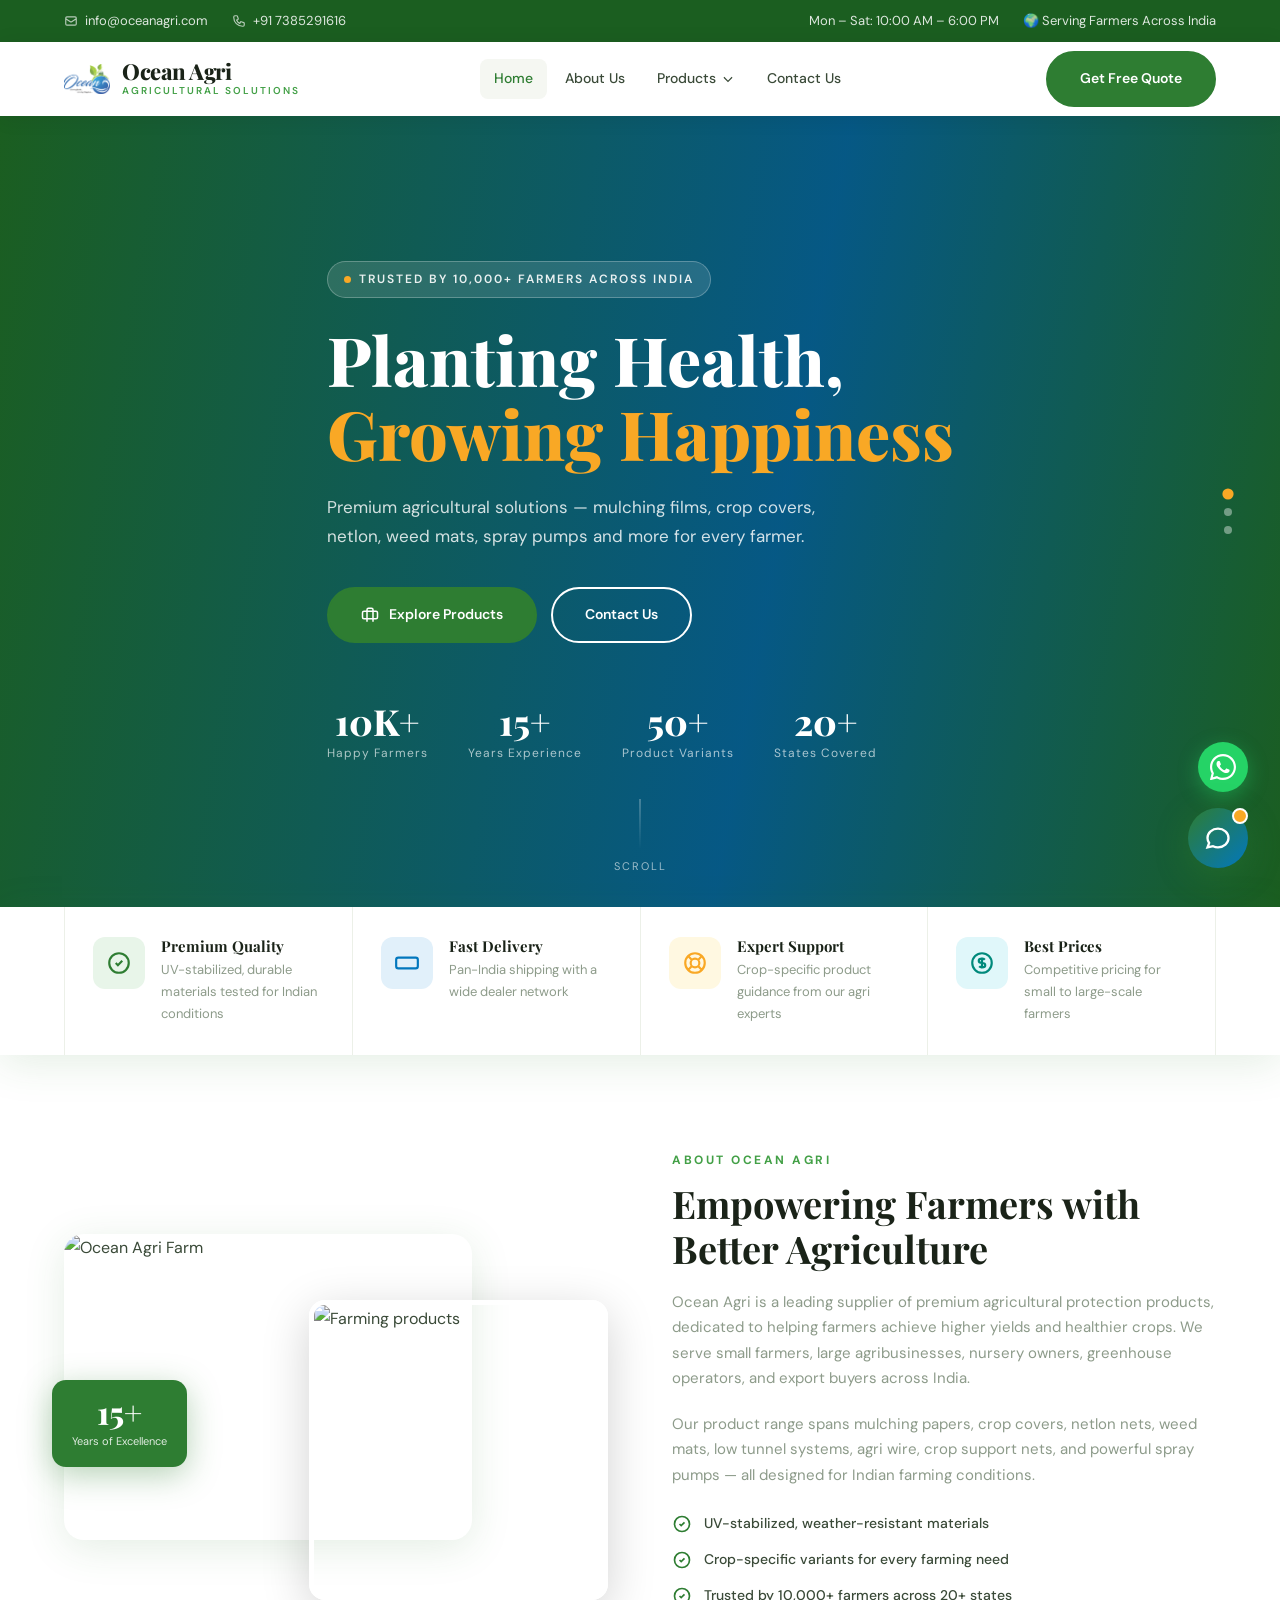
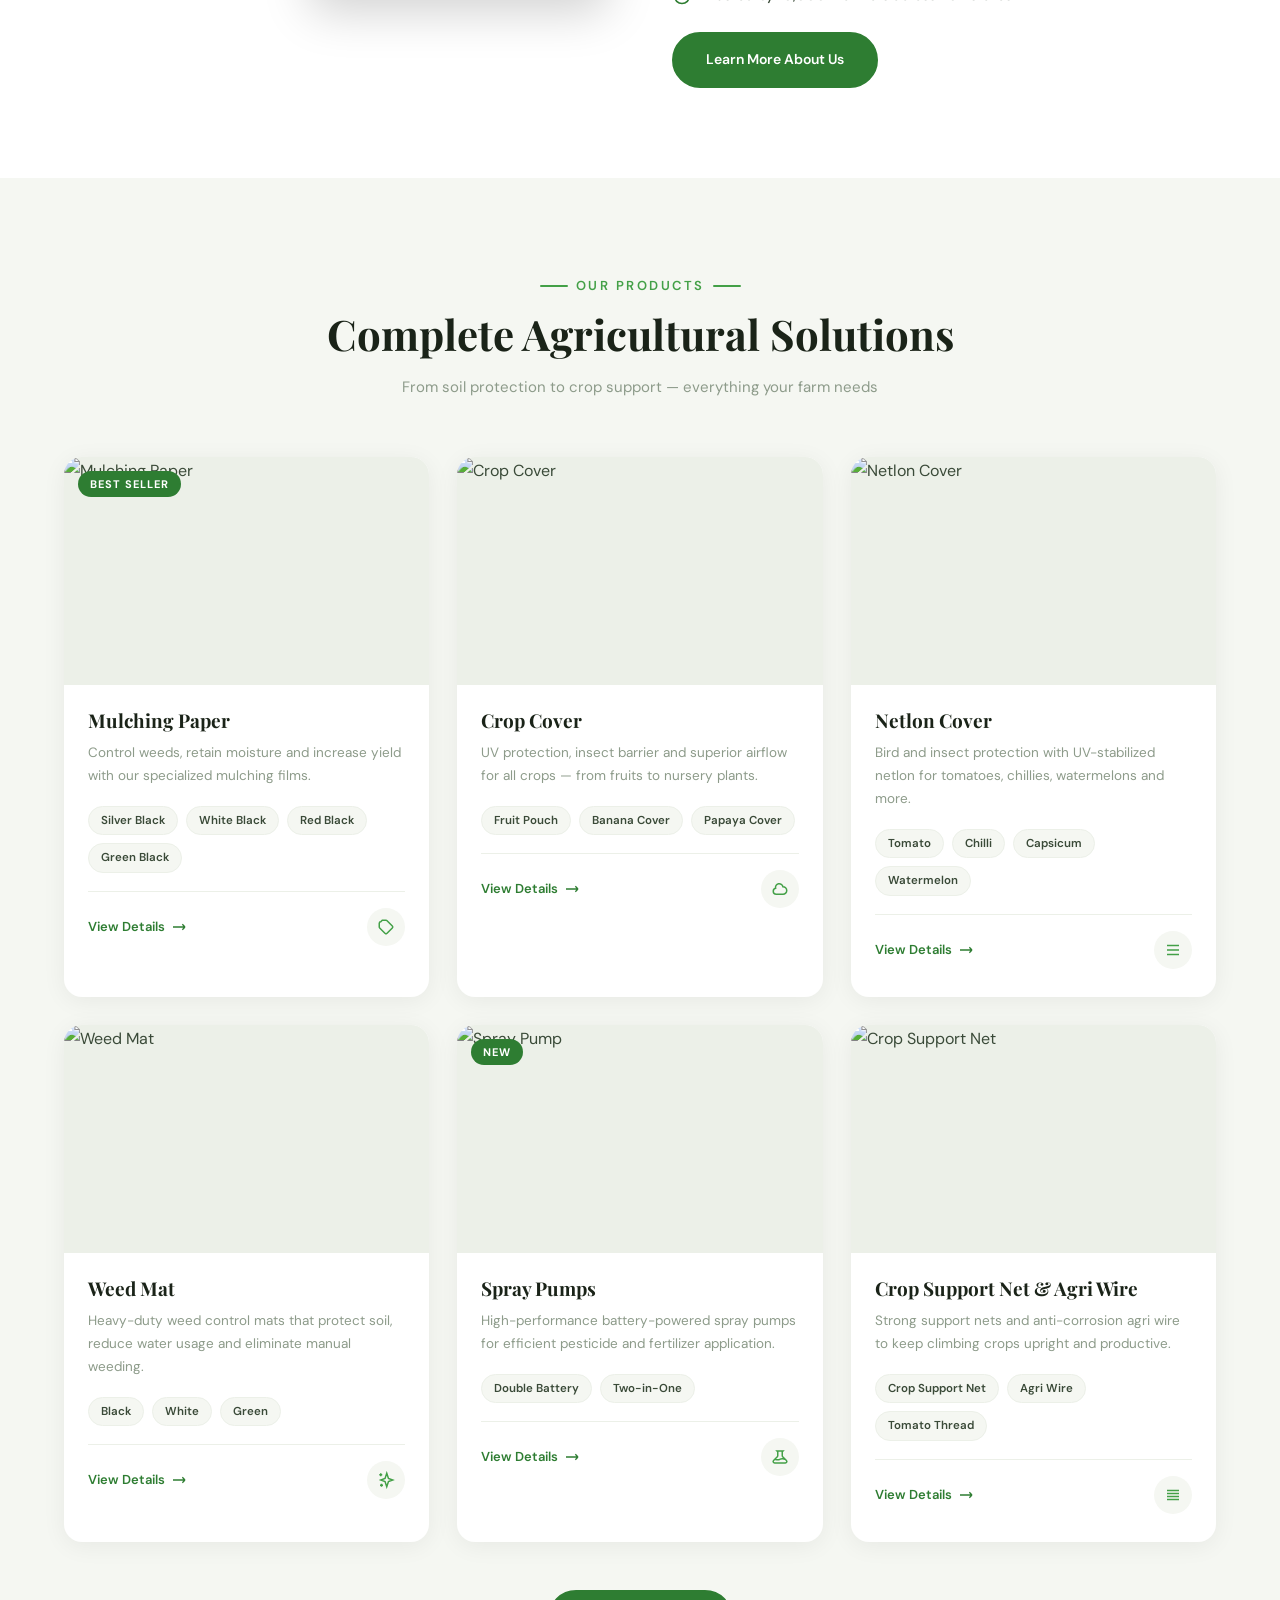
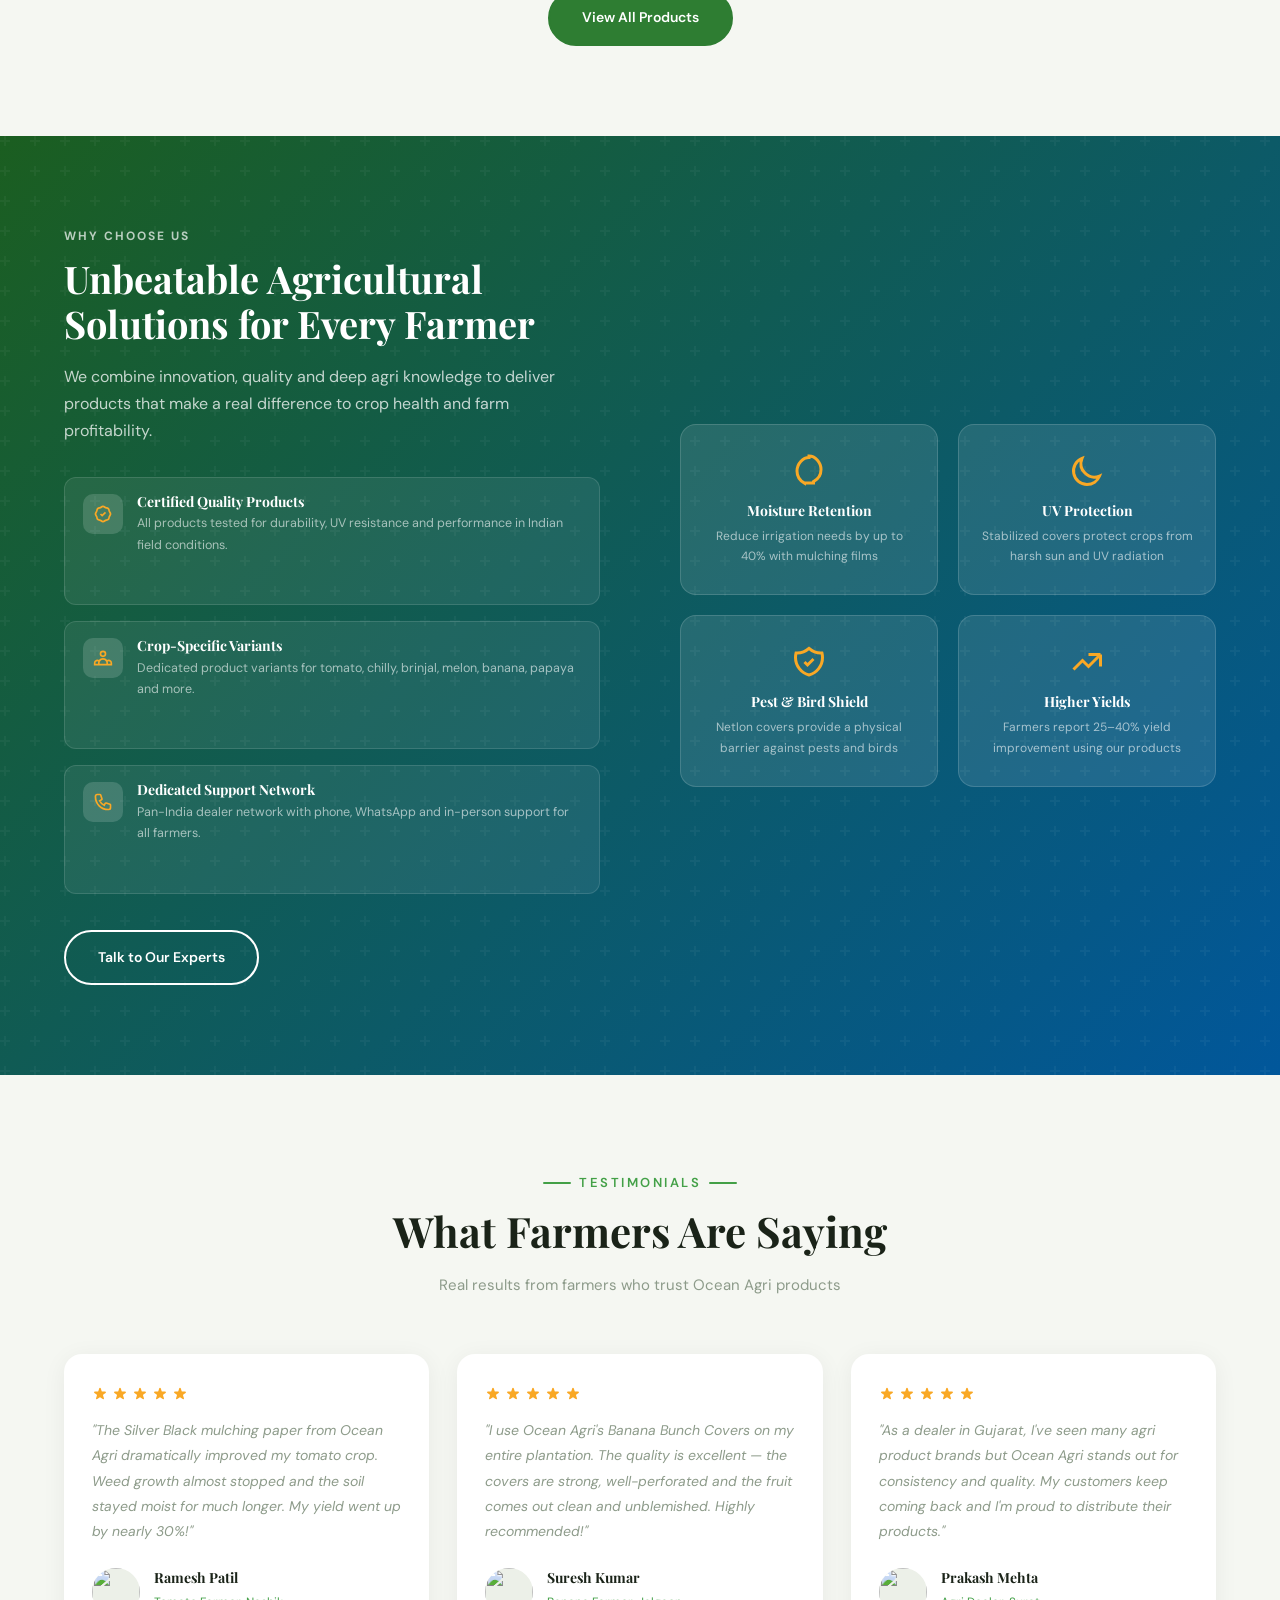
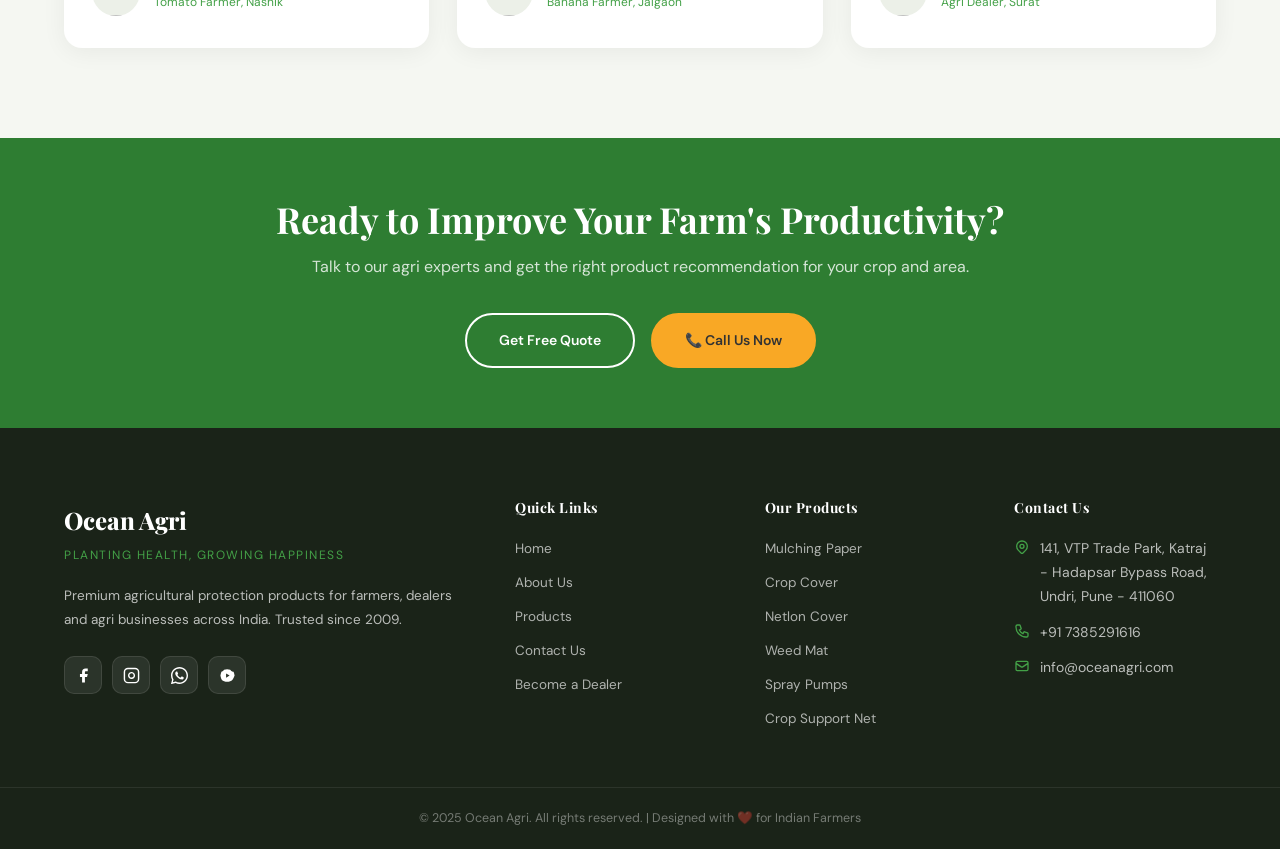
==== commit d42b083f: "Logo and Email Updated" ====
--- a/index.html
+++ b/index.html
@@ -16,7 +16,7 @@
     <div class="topbar-left">
       <span class="item">
         <svg xmlns="http://www.w3.org/2000/svg" fill="none" viewBox="0 0 24 24" stroke="currentColor" stroke-width="2"><path d="M3 8l7.89 5.26a2 2 0 002.22 0L21 8M5 19h14a2 2 0 002-2V7a2 2 0 00-2-2H5a2 2 0 00-2 2v10a2 2 0 002 2z"/></svg>
-        <a href="mailto:info@oceanagri.in">info@oceanagri.in</a>
+        <a href="mailto:info@oceanagri.com">info@oceanagri.com</a>
       </span>
       <span class="item">
         <svg xmlns="http://www.w3.org/2000/svg" fill="none" viewBox="0 0 24 24" stroke="currentColor" stroke-width="2"><path d="M3 5a2 2 0 012-2h3.28a1 1 0 01.948.684l1.498 4.493a1 1 0 01-.502 1.21l-2.257 1.13a11.042 11.042 0 005.516 5.516l1.13-2.257a1 1 0 011.21-.502l4.493 1.498a1 1 0 01.684.949V19a2 2 0 01-2 2h-1C9.716 21 3 14.284 3 6V5z"/></svg>
@@ -35,7 +35,7 @@
   <div class="inner">
     <a class="navbar-brand" href="index.html">
       <div class="brand-icon">
-        <svg xmlns="http://www.w3.org/2000/svg" fill="none" viewBox="0 0 24 24" stroke="currentColor" stroke-width="2"><path d="M12 3C8 3 4 7 4 12c0 3.5 2 6.5 5 8.1V20h6v-.9c3-1.6 5-4.6 5-8.1 0-5-4-9-8-9z"/><path d="M12 3v9m0 0c0 0-3-2-3-5m3 5c0 0 3-2 3-5"/></svg>
+        <img src="Images/ocean logo.png" alt="logo">
       </div>
       <div class="brand-text">
         <div class="name">Ocean Agri</div>
@@ -481,7 +481,7 @@
         </div>
         <div class="contact-item">
           <svg xmlns="http://www.w3.org/2000/svg" fill="none" viewBox="0 0 24 24" stroke="currentColor" stroke-width="2"><path d="M3 8l7.89 5.26a2 2 0 002.22 0L21 8M5 19h14a2 2 0 002-2V7a2 2 0 00-2-2H5a2 2 0 00-2 2v10a2 2 0 002 2z"/></svg>
-          <a href="mailto:info@oceanagri.in">info@oceanagri.in</a>
+          <a href="mailto:info@oceanagri.com">info@oceanagri.com</a>
         </div>
       </div>
     </div>
--- a/style.css
+++ b/style.css
@@ -152,7 +152,7 @@
 }
 .brand-icon {
   width: 46px; height: 46px; border-radius: 10px;
-  background: linear-gradient(135deg, var(--green), var(--blue));
+  /* background: linear-gradient(135deg, var(--green), var(--blue)); */
   display: flex; align-items: center; justify-content: center;
   flex-shrink: 0;
 }
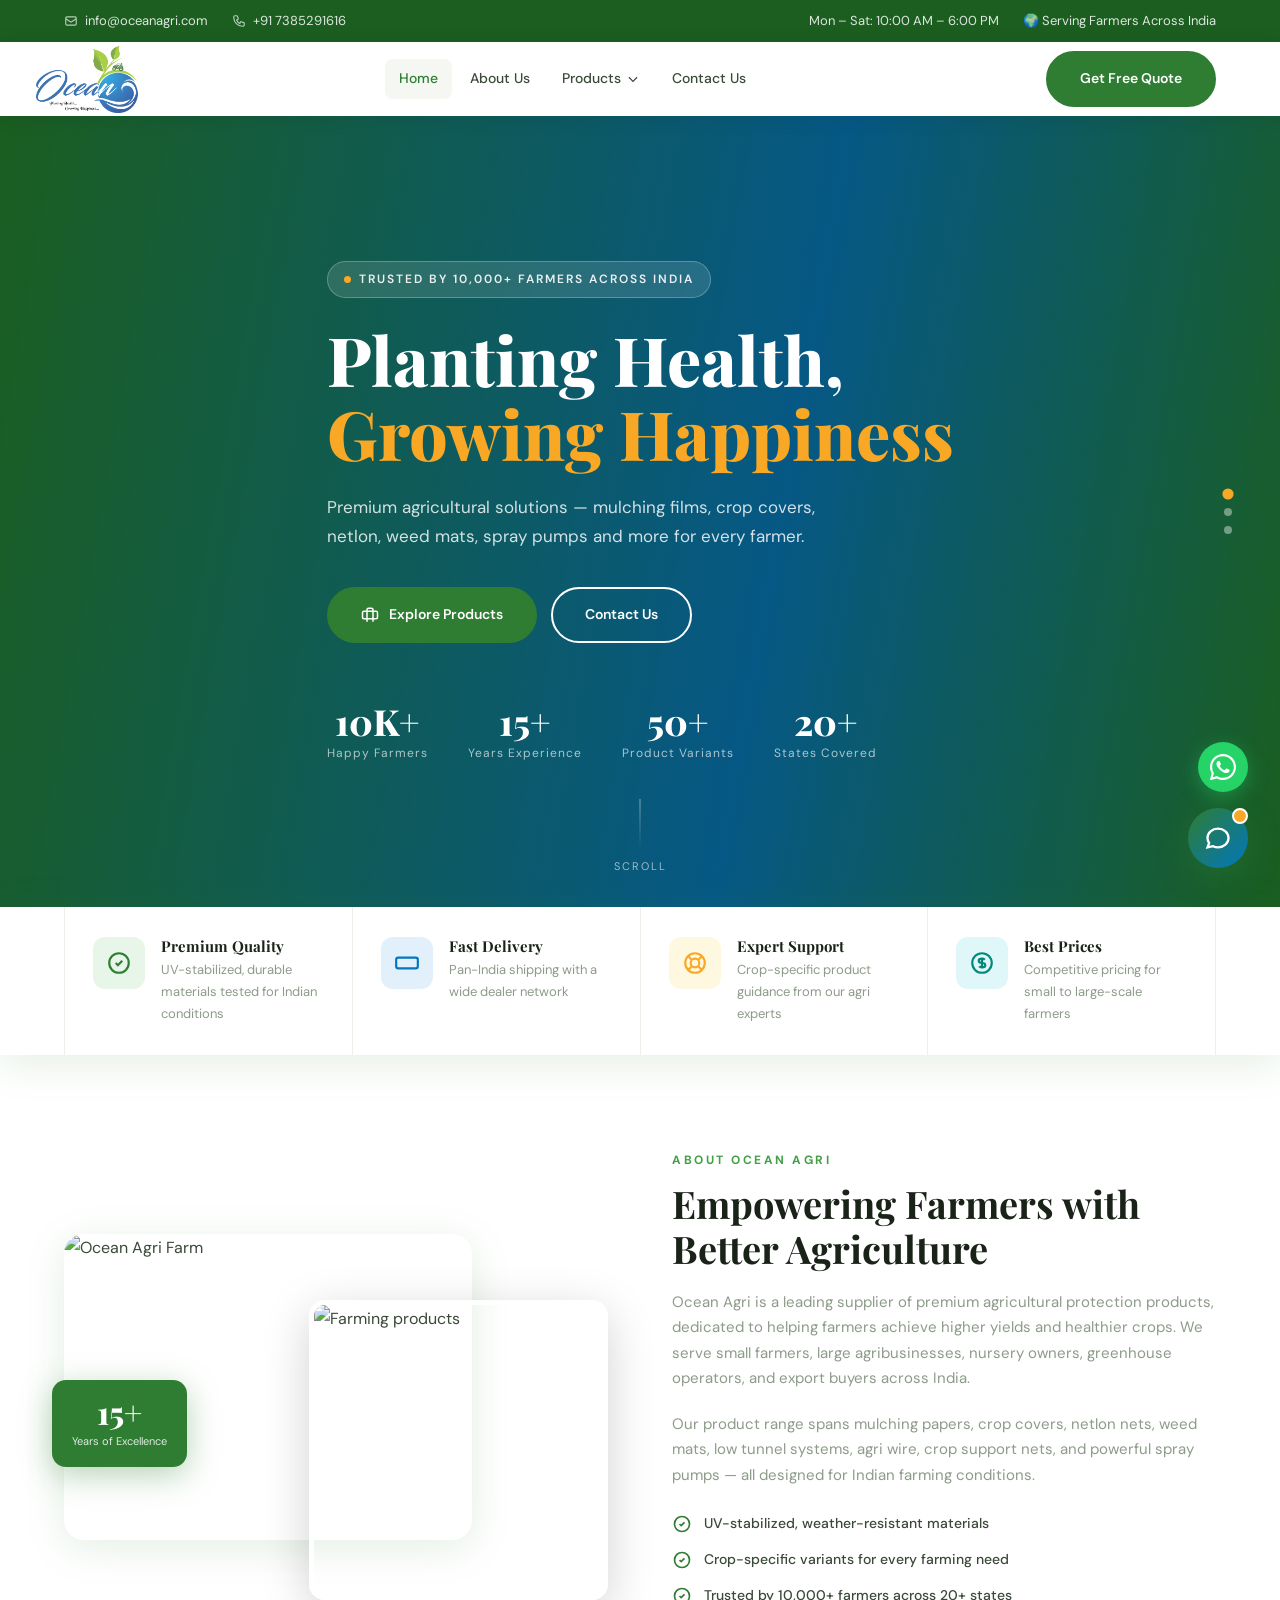
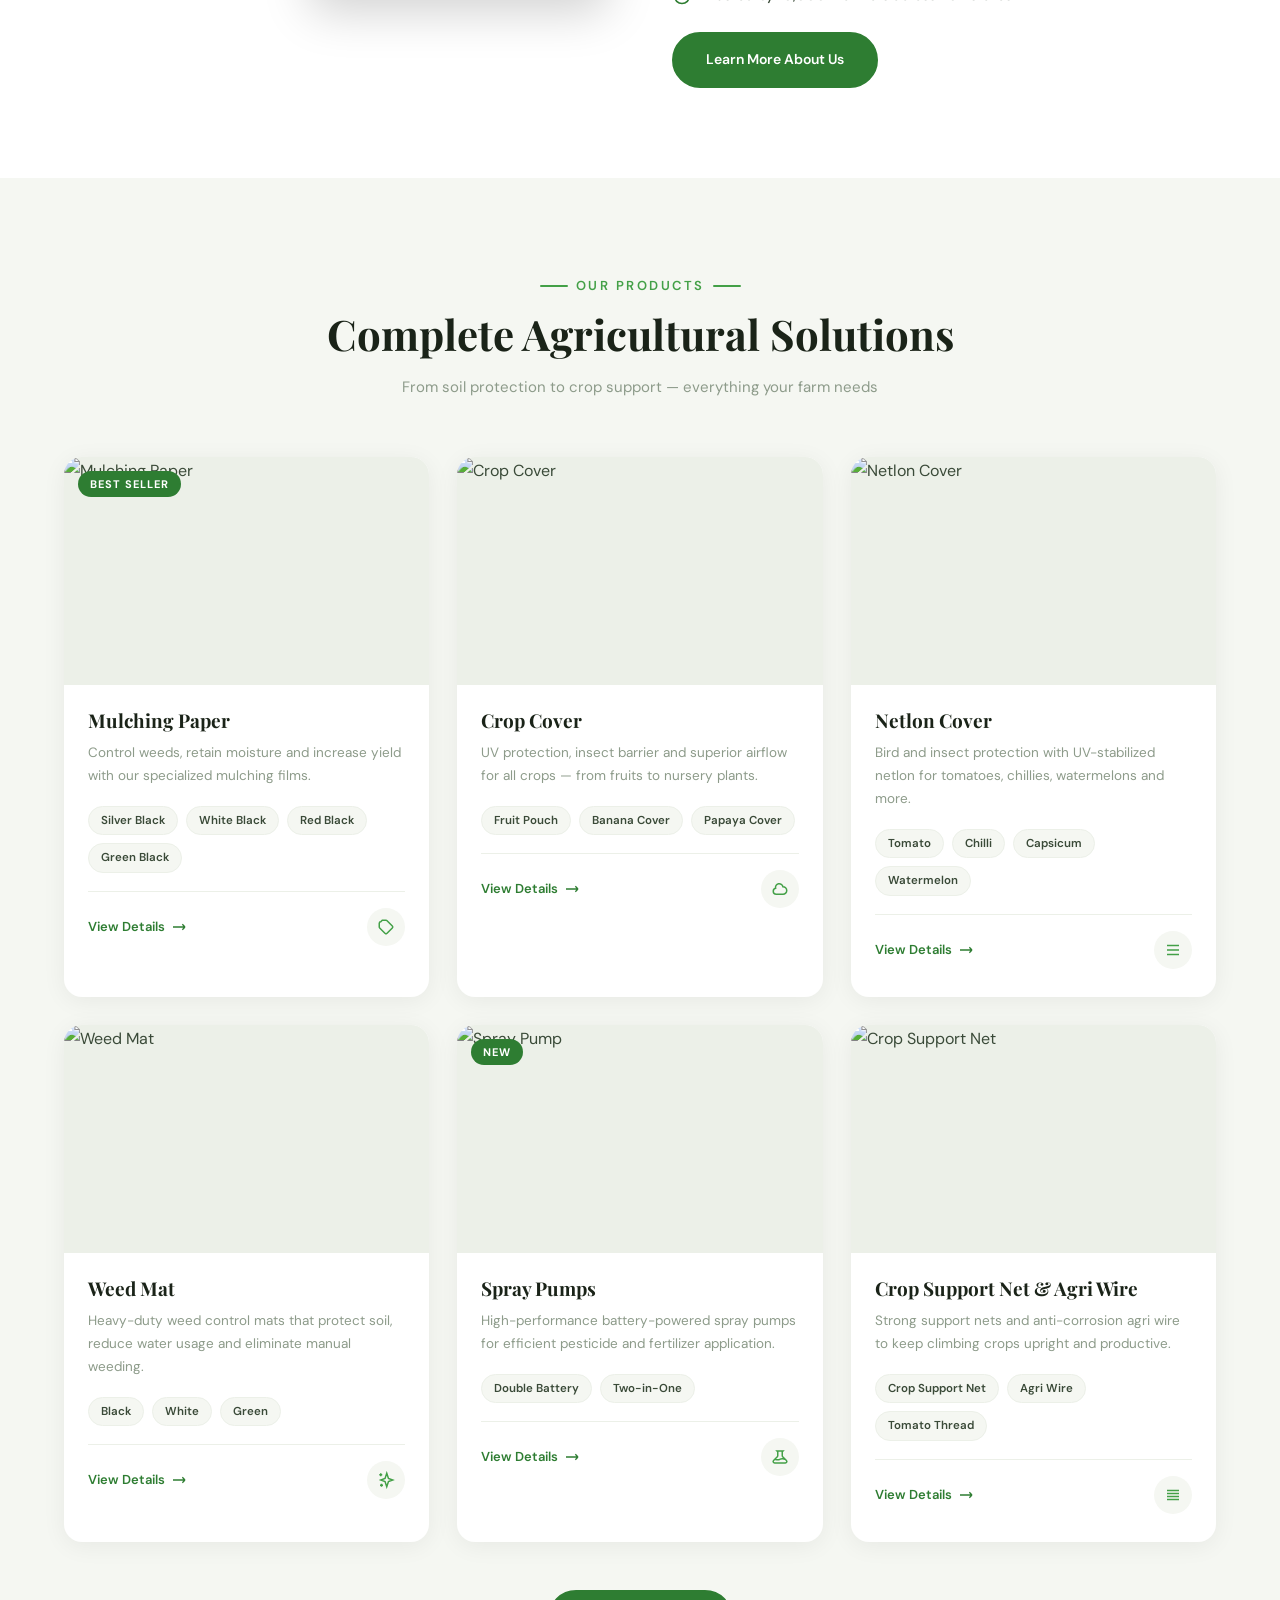
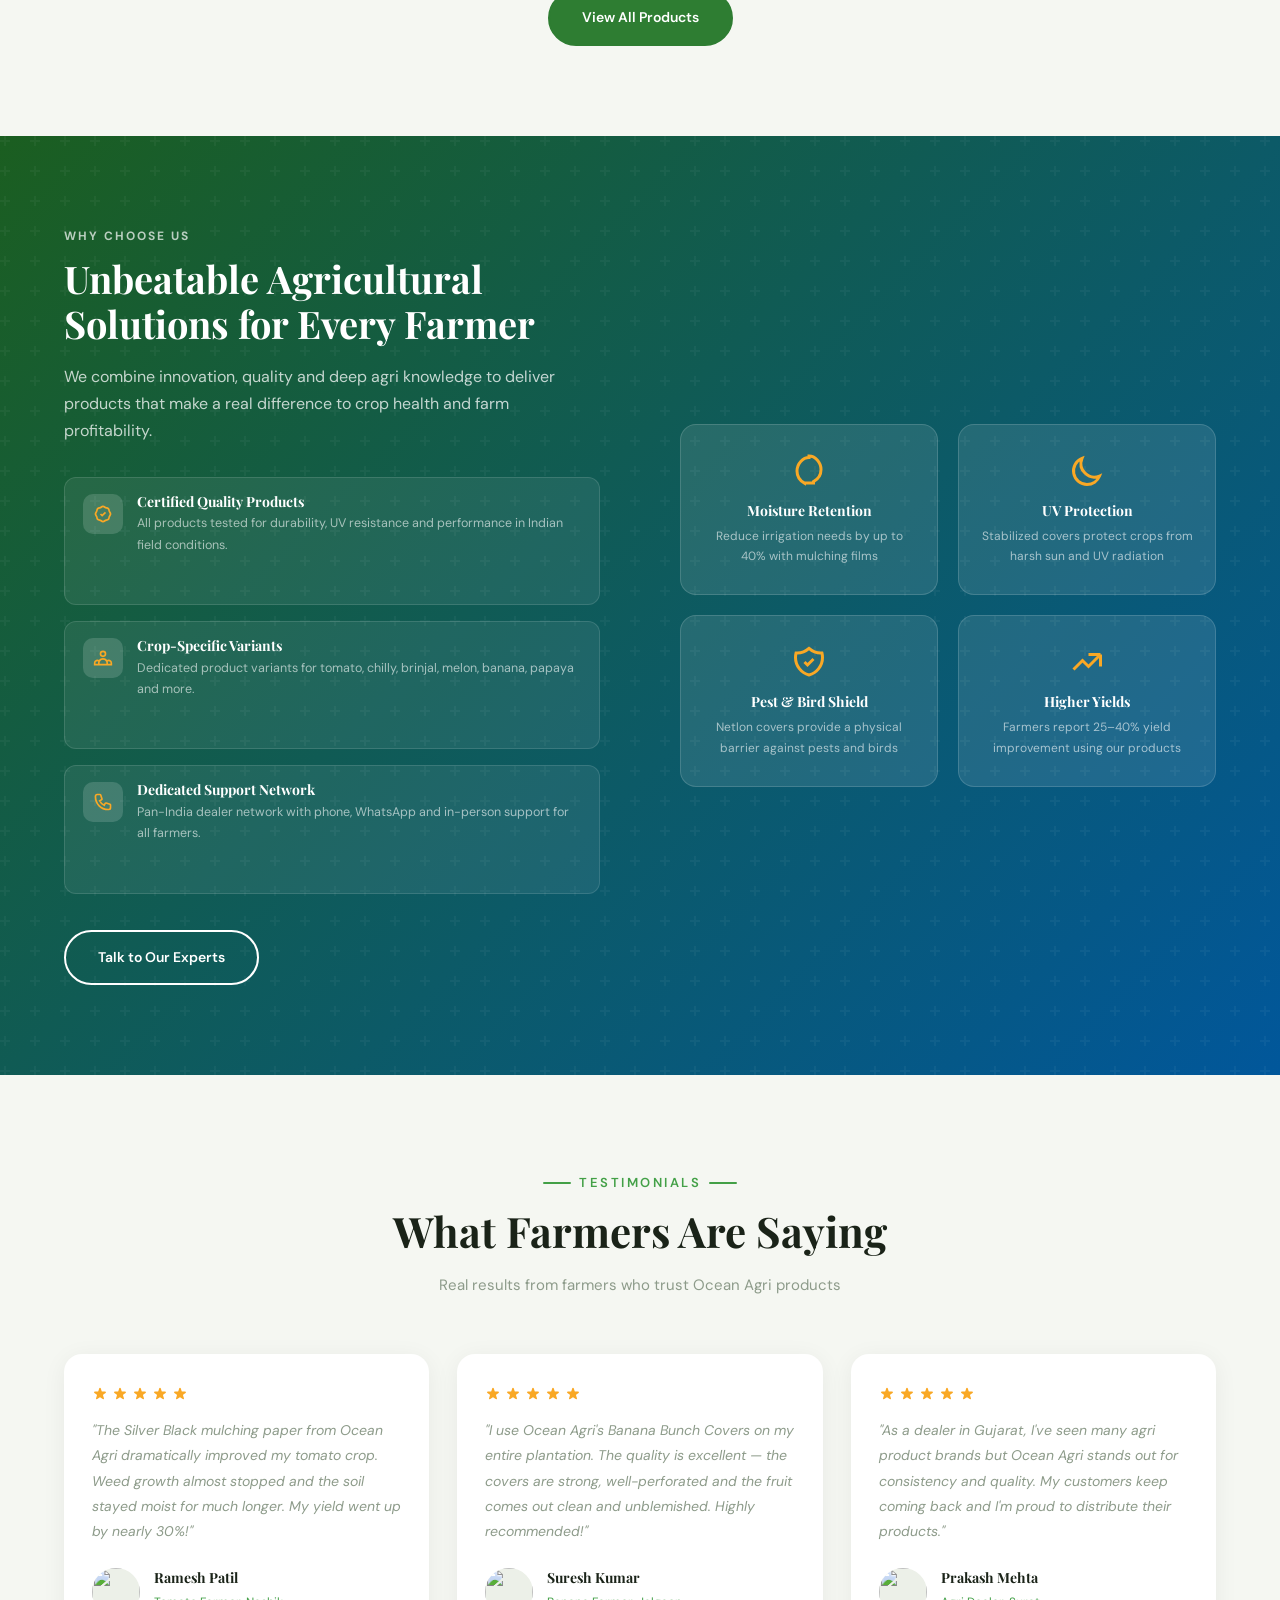
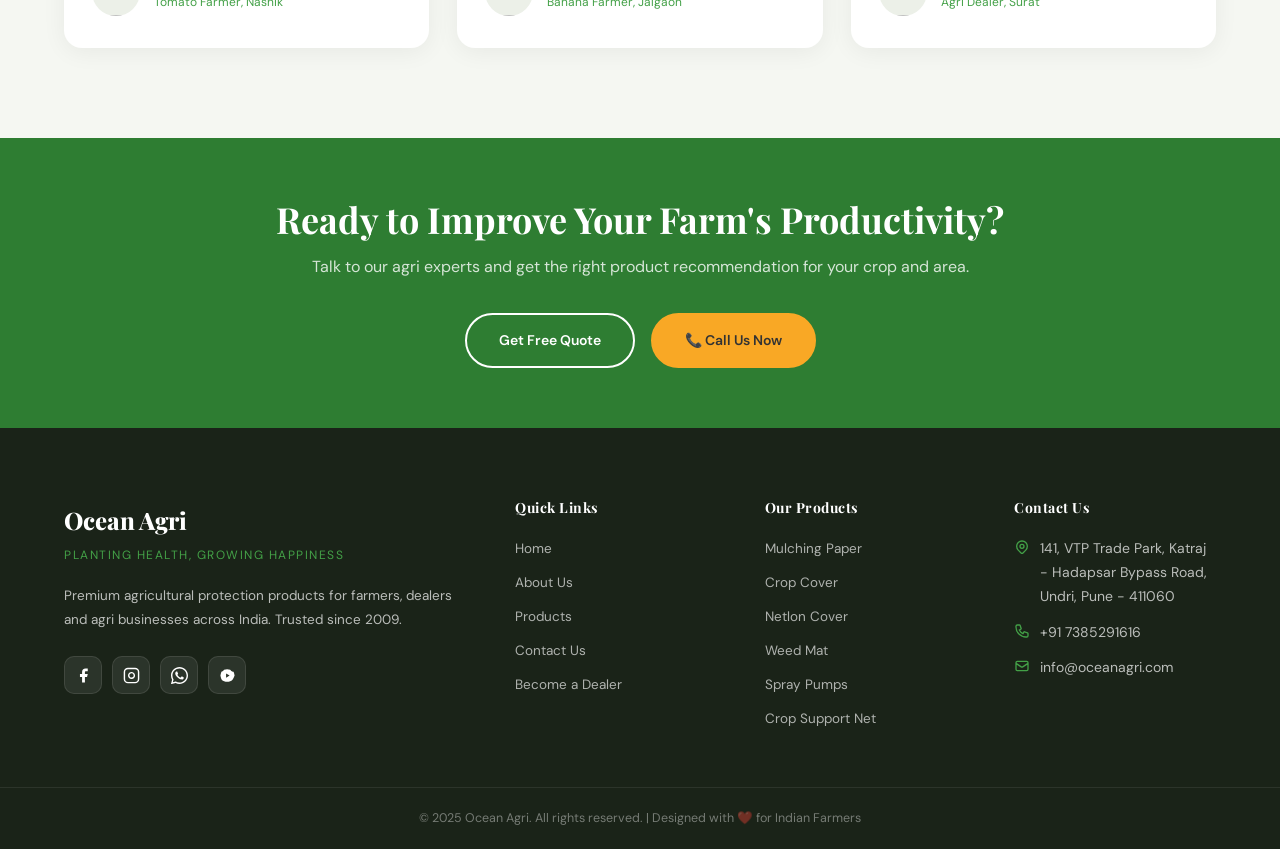
==== commit 2f796e60: "Remove Name and Increase logo size" ====
--- a/index.html
+++ b/index.html
@@ -35,12 +35,9 @@
   <div class="inner">
     <a class="navbar-brand" href="index.html">
       <div class="brand-icon">
-        <img src="Images/ocean logo.png" alt="logo">
-      </div>
-      <div class="brand-text">
-        <div class="name">Ocean Agri</div>
-        <div class="sub">Agricultural Solutions</div>
-      </div>
+        <img id="logo" src="Images/ocean logo.png" alt="logo">
+      </div>
+    
     </a>
     <ul class="nav-menu">
       <li class="nav-item"><a class="nav-link active" href="index.html">Home</a></li>
--- a/style.css
+++ b/style.css
@@ -44,9 +44,13 @@
 }
 
 a { text-decoration: none; color: inherit; transition: var(--transition); }
-img { max-width: 100%; display: block; }
+img { max-width: 223%; display: block; }
 ul { list-style: none; }
-
+@media (max-width: 768px) {
+  #logo{
+    margin-left: 30px;
+  }
+}
 .container {
   max-width: 1200px;
   margin: 0 auto;
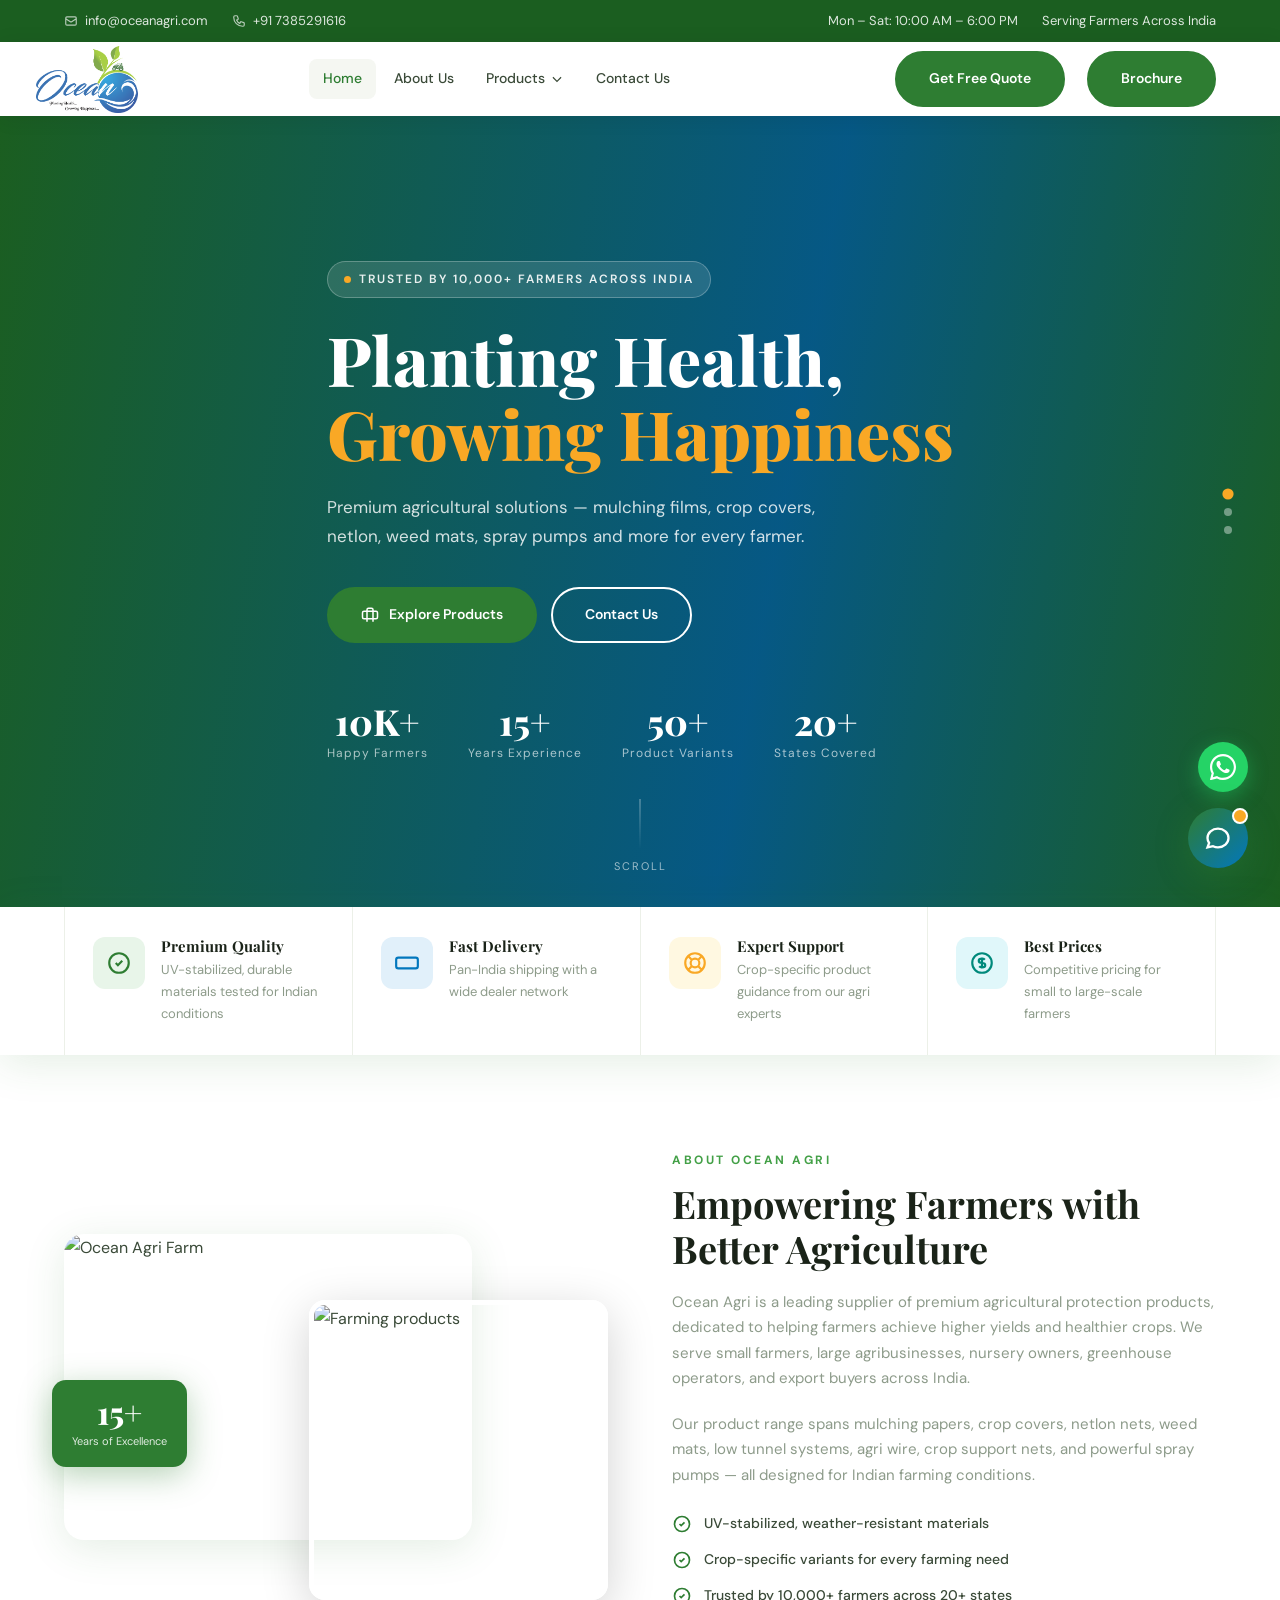
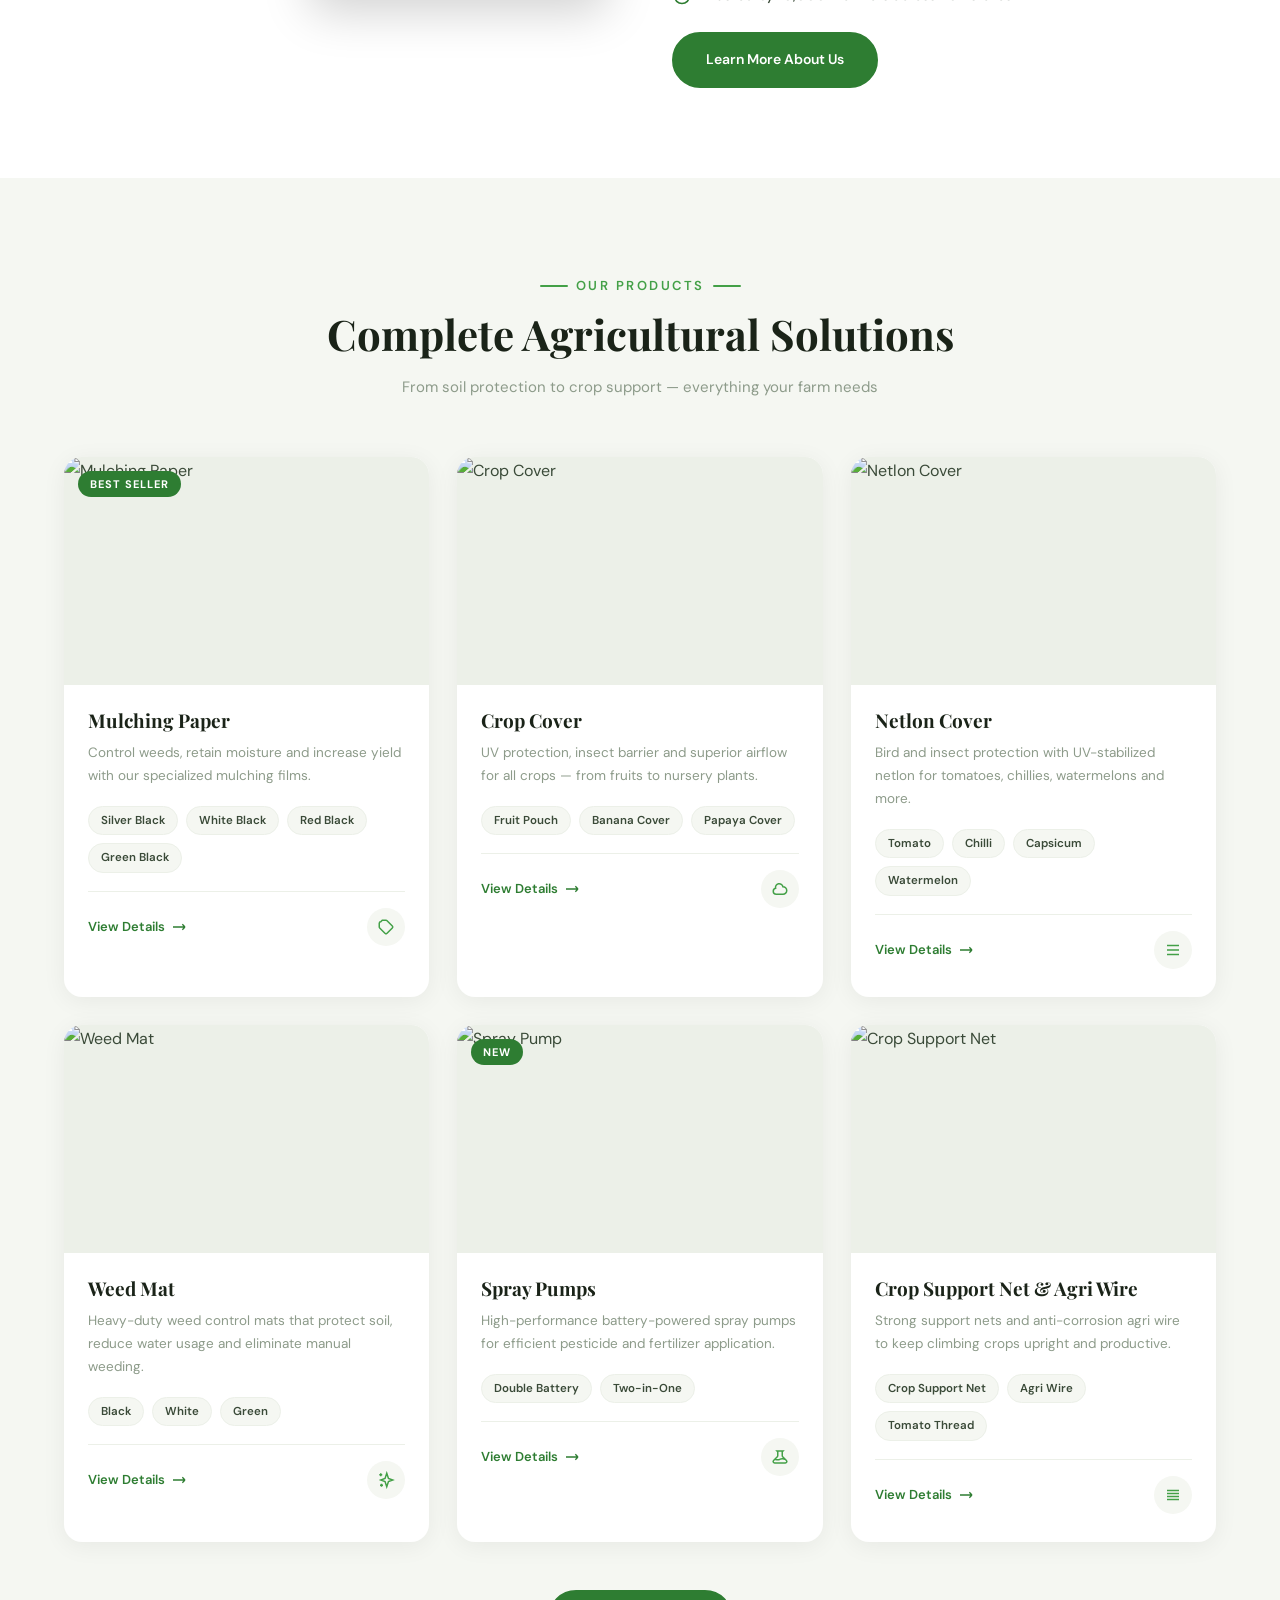
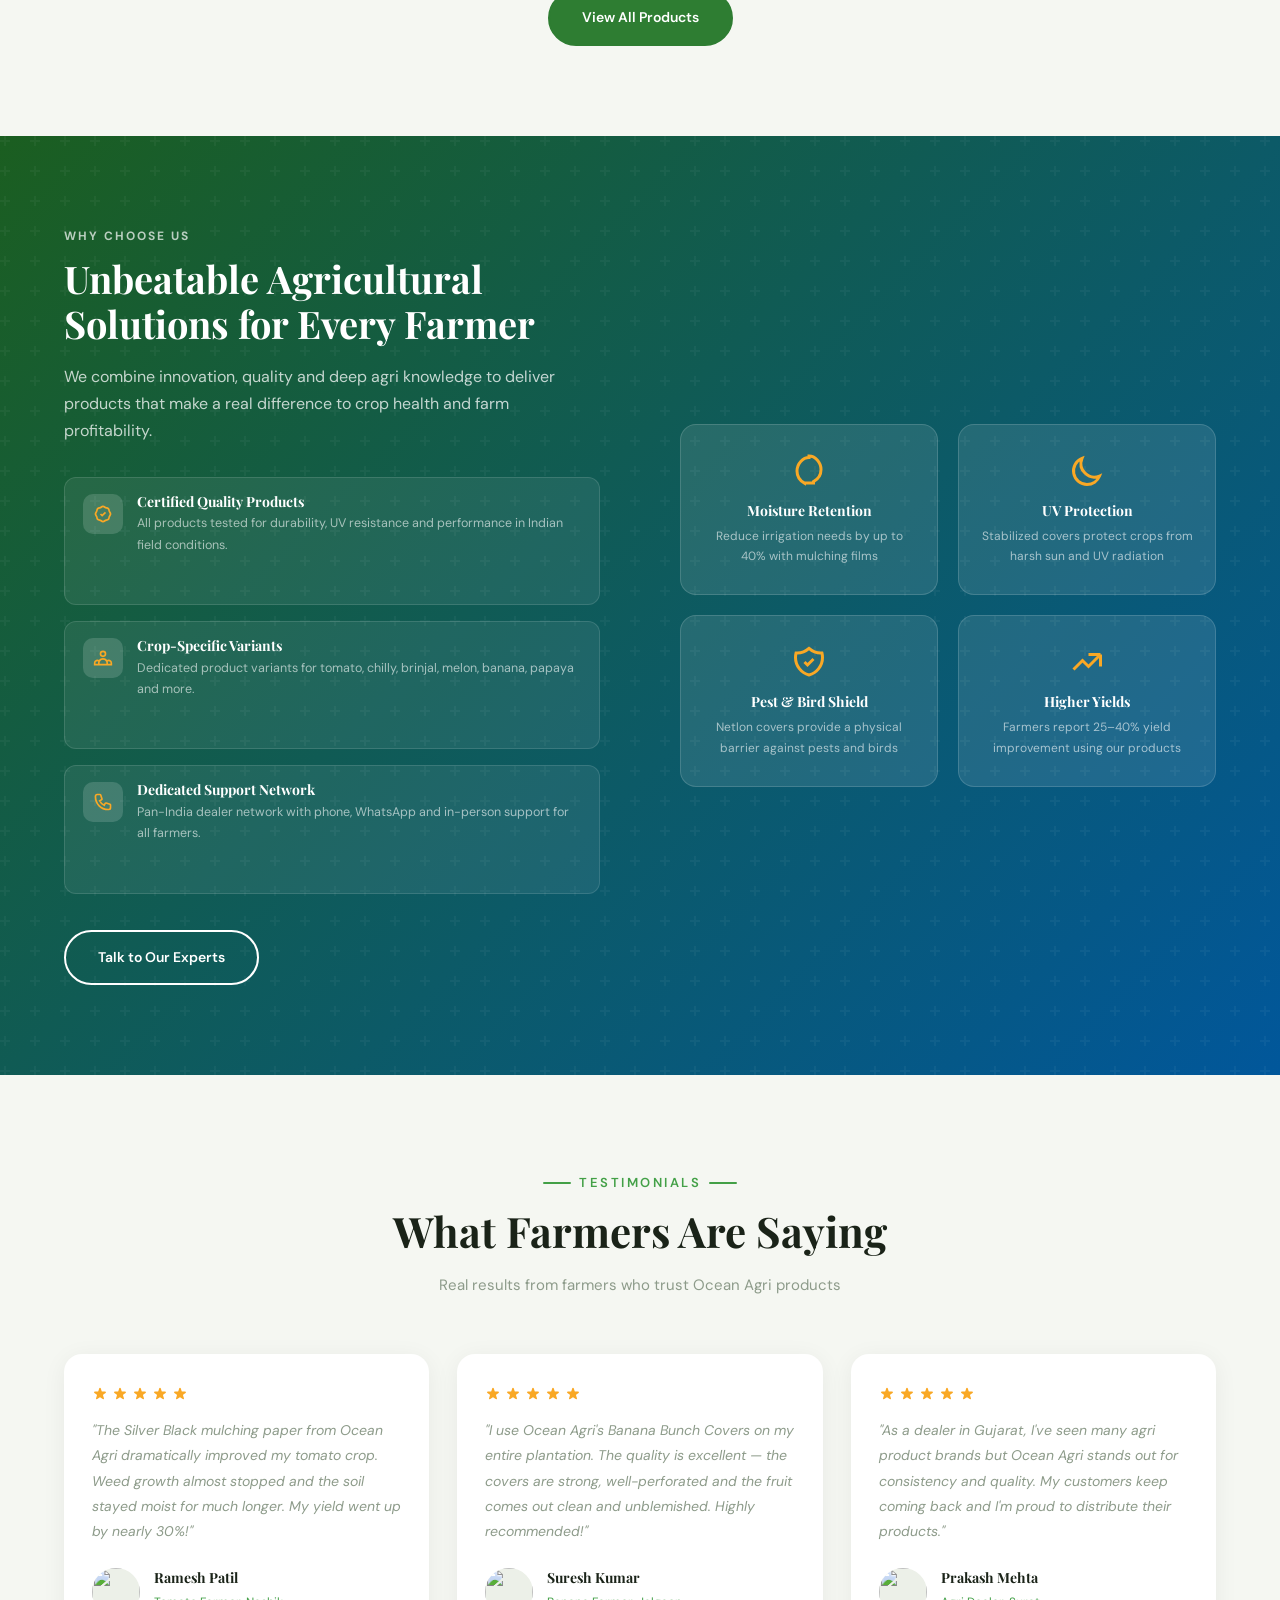
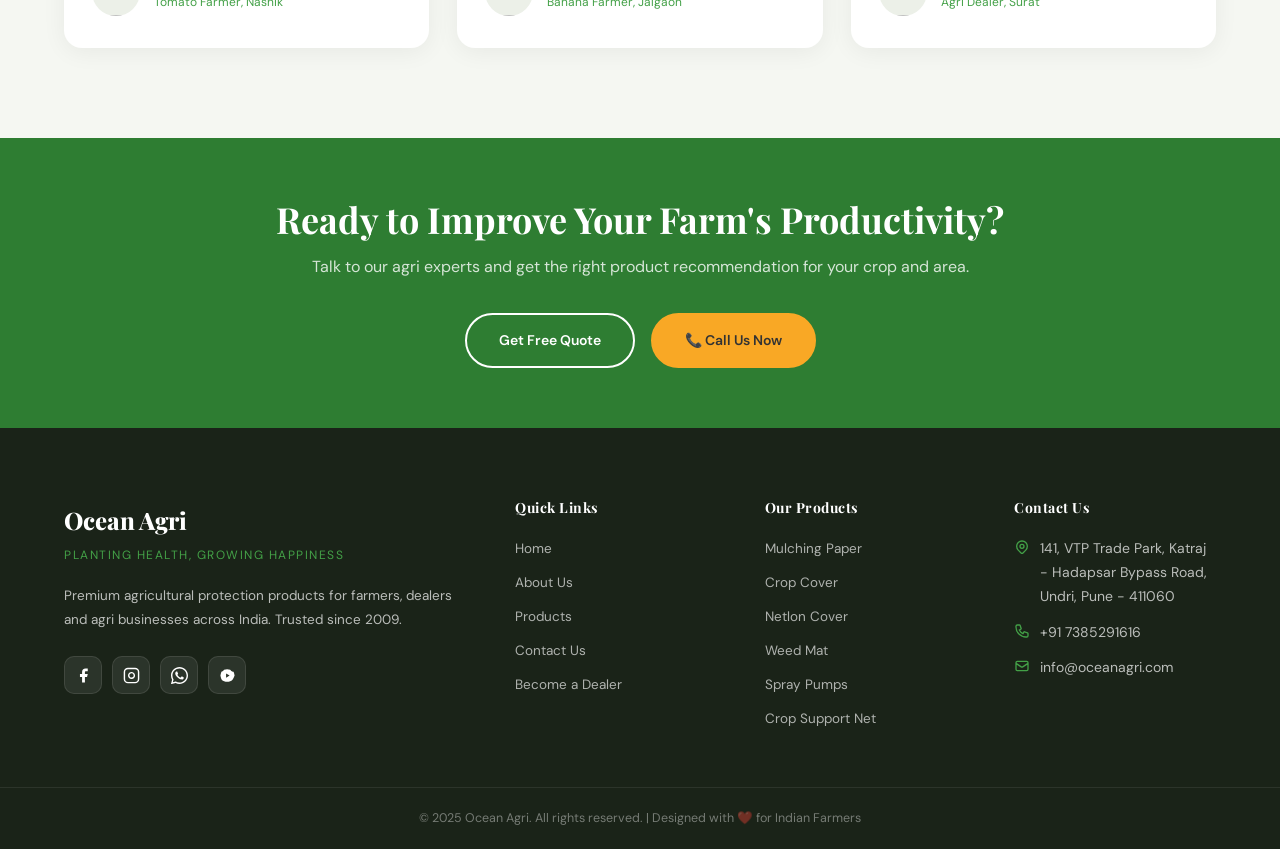
==== commit af8f6eff: "Brouchere Add" ====
--- a/index.html
+++ b/index.html
@@ -25,7 +25,7 @@
     </div>
     <div class="topbar-right">
       <span class="item">Mon – Sat: 10:00 AM – 6:00 PM</span>
-      <span class="item">🌍 Serving Farmers Across India</span>
+      <span class="item"> Serving Farmers Across India</span>
     </div>
   </div>
 </div>
@@ -56,7 +56,10 @@
       </li>
       <li class="nav-item"><a class="nav-link" href="contact.html">Contact Us</a></li>
     </ul>
+    <div style="display:flex; align-items:center; gap:10px;">
     <a class="btn btn-primary nav-cta" href="contact.html">Get Free Quote</a>
+     <a class="btn btn-primary nav-cta" href="OCEAN All Product.pdf" download>Brochure</a>
+</div>
     <button class="hamburger" aria-label="Menu">
       <span></span><span></span><span></span>
     </button>
@@ -71,6 +74,8 @@
   <a class="mobile-nav-link" href="products.html">Products</a>
   <a class="mobile-nav-link" href="contact.html">Contact Us</a>
   <a class="btn btn-primary" href="contact.html" style="margin-top:20px;display:inline-flex;">Get Free Quote</a>
+    <a class="btn btn-primary" href="OCEAN All Product.pdf" download style="margin-top:10px;display:inline-flex;">Brochure</a>
+
 </div>
 
 <!-- HERO -->
--- a/style.css
+++ b/style.css
@@ -3,943 +3,943 @@
    Theme: Clean, Modern | Blue & Green Agricultural
    ============================================================ */
 
-@import url('https://fonts.googleapis.com/css2?family=Playfair+Display:wght@400;600;700;800&family=DM+Sans:wght@300;400;500;600&display=swap');
+   @import url('https://fonts.googleapis.com/css2?family=Playfair+Display:wght@400;600;700;800&family=DM+Sans:wght@300;400;500;600&display=swap');
 
-:root {
-  --green:       #2e7d32;
-  --green-light: #43a047;
-  --green-dark:  #1b5e20;
-  --blue:        #0277bd;
-  --blue-light:  #039be5;
-  --blue-dark:   #01579b;
-  --accent:      #f9a825;
-  --white:       #ffffff;
-  --off-white:   #f5f7f2;
-  --gray-light:  #ecf0e8;
-  --gray:        #8d9b8a;
-  --dark:        #1a2318;
-  --text:        #3a4a38;
-  --shadow:      0 8px 40px rgba(46,125,50,0.13);
-  --shadow-blue: 0 8px 40px rgba(2,119,189,0.13);
-  --radius:      12px;
-  --transition:  all 0.35s cubic-bezier(0.4,0,0.2,1);
-}
-
-*, *::before, *::after { box-sizing: border-box; margin: 0; padding: 0; }
-
-html { scroll-behavior: smooth; }
-
-body {
-  font-family: 'DM Sans', sans-serif;
-  color: var(--text);
-  background: var(--white);
-  line-height: 1.7;
-  overflow-x: hidden;
-}
-
-h1, h2, h3, h4, h5 {
-  font-family: 'Playfair Display', serif;
-  line-height: 1.2;
-  color: var(--dark);
-}
-
-a { text-decoration: none; color: inherit; transition: var(--transition); }
-img { max-width: 223%; display: block; }
-ul { list-style: none; }
-@media (max-width: 768px) {
-  #logo{
-    margin-left: 30px;
-  }
-}
-.container {
-  max-width: 1200px;
-  margin: 0 auto;
-  padding: 0 24px;
-}
-
-.section { padding: 90px 0; }
-.section-sm { padding: 60px 0; }
-
-/* ── Section Title ── */
-.section-title { text-align: center; margin-bottom: 56px; }
-.section-title .label {
-  display: inline-flex; align-items: center; gap: 8px;
-  font-size: 13px; font-weight: 600; letter-spacing: 2.5px;
-  text-transform: uppercase; color: var(--green-light);
-  margin-bottom: 12px;
-}
-.section-title .label::before,
-.section-title .label::after {
-  content: ''; width: 28px; height: 2px;
-  background: var(--green-light); border-radius: 2px;
-}
-.section-title h2 {
-  font-size: clamp(28px, 4vw, 42px);
-  color: var(--dark); margin-bottom: 16px;
-}
-.section-title p {
-  max-width: 580px; margin: 0 auto;
-  color: var(--gray); font-size: 15px;
-}
-
-/* ── Buttons ── */
-.btn {
-  display: inline-flex; align-items: center; gap: 10px;
-  padding: 14px 32px; border-radius: 50px;
-  font-family: 'DM Sans', sans-serif;
-  font-size: 14px; font-weight: 600;
-  cursor: pointer; border: 2px solid transparent;
-  transition: var(--transition);
-}
-.btn-primary {
-  background: var(--green); color: var(--white);
-  border-color: var(--green);
-}
-.btn-primary:hover {
-  background: var(--green-dark); border-color: var(--green-dark);
-  transform: translateY(-2px); box-shadow: 0 12px 30px rgba(46,125,50,0.3);
-}
-.btn-outline {
-  background: transparent; color: var(--white);
-  border-color: var(--white);
-}
-.btn-outline:hover {
-  background: var(--white); color: var(--green);
-}
-.btn-blue {
-  background: var(--blue); color: var(--white);
-  border-color: var(--blue);
-}
-.btn-blue:hover {
-  background: var(--blue-dark); border-color: var(--blue-dark);
-  transform: translateY(-2px); box-shadow: var(--shadow-blue);
-}
-.btn svg { width: 18px; height: 18px; flex-shrink: 0; }
-
-/* ============================================================
-   TOP BAR
-   ============================================================ */
-.topbar {
-  background: var(--green-dark);
-  padding: 10px 0;
-  font-size: 13px;
-  color: rgba(255,255,255,0.85);
-}
-.topbar .inner {
-  display: flex; justify-content: space-between; align-items: center; gap: 16px;
-  flex-wrap: wrap;
-}
-.topbar-left, .topbar-right {
-  display: flex; align-items: center; gap: 24px;
-}
-.topbar a:hover { color: var(--accent); }
-.topbar .item { display: flex; align-items: center; gap: 7px; }
-.topbar .item svg { width: 14px; height: 14px; opacity: .8; }
-
-/* ============================================================
-   NAVBAR
-   ============================================================ */
-.navbar {
-  background: var(--white);
-  position: sticky; top: 0; z-index: 1000;
-  box-shadow: 0 2px 20px rgba(0,0,0,0.08);
-  transition: var(--transition);
-}
-.navbar.scrolled { box-shadow: 0 4px 30px rgba(0,0,0,0.14); }
-.navbar .inner {
-  display: flex; align-items: center; justify-content: space-between;
-  padding: 0 24px; max-width: 1200px; margin: 0 auto;
-}
-.navbar-brand {
-  display: flex; align-items: center; gap: 12px;
-  padding: 14px 0;
-}
-.brand-icon {
-  width: 46px; height: 46px; border-radius: 10px;
-  /* background: linear-gradient(135deg, var(--green), var(--blue)); */
-  display: flex; align-items: center; justify-content: center;
-  flex-shrink: 0;
-}
-.brand-icon svg { width: 26px; height: 26px; color: white; }
-.brand-text .name {
-  font-family: 'Playfair Display', serif;
-  font-size: 22px; font-weight: 800;
-  color: var(--dark); line-height: 1;
-  letter-spacing: -0.5px;
-}
-.brand-text .sub {
-  font-size: 10px; font-weight: 600; letter-spacing: 2px;
-  text-transform: uppercase; color: var(--green-light);
-}
-
-.nav-menu { display: flex; align-items: center; gap: 4px; }
-.nav-item { position: relative; }
-.nav-link {
-  display: flex; align-items: center; gap: 5px;
-  padding: 8px 14px; border-radius: 8px;
-  font-size: 14px; font-weight: 500; color: var(--text);
-}
-.nav-link:hover, .nav-link.active {
-  color: var(--green); background: var(--off-white);
-}
-.nav-link svg { width: 14px; height: 14px; transition: var(--transition); }
-.nav-item:hover .nav-link svg { transform: rotate(180deg); }
-
-/* Dropdown */
-.dropdown {
-  display: none; position: absolute; top: calc(100% + 8px); left: 0;
-  min-width: 220px; background: var(--white);
-  border-radius: var(--radius); border: 1px solid var(--gray-light);
-  box-shadow: 0 16px 48px rgba(0,0,0,0.12);
-  padding: 8px; z-index: 100;
-}
-.nav-item:hover .dropdown { display: block; animation: fadeDown 0.2s ease; }
-@keyframes fadeDown { from { opacity: 0; transform: translateY(-8px); } to { opacity: 1; transform: none; } }
-.dropdown a {
-  display: block; padding: 9px 14px; border-radius: 8px;
-  font-size: 13.5px; color: var(--text);
-}
-.dropdown a:hover { background: var(--off-white); color: var(--green); padding-left: 20px; }
-
-.nav-cta { margin-left: 12px; }
-
-/* Hamburger */
-.hamburger {
-  display: none; flex-direction: column; justify-content: center;
-  gap: 5px; width: 40px; height: 40px; cursor: pointer;
-  background: none; border: none; padding: 6px;
-}
-.hamburger span {
-  display: block; height: 2px; border-radius: 2px;
-  background: var(--dark); transition: var(--transition);
-}
-.hamburger.open span:nth-child(1) { transform: translateY(7px) rotate(45deg); }
-.hamburger.open span:nth-child(2) { opacity: 0; }
-.hamburger.open span:nth-child(3) { transform: translateY(-7px) rotate(-45deg); }
-
-/* Mobile menu */
-.mobile-menu {
-  display: none;
-  position: fixed; inset: 0; z-index: 999;
-  background: var(--white);
-  padding: 80px 24px 40px;
-  overflow-y: auto;
-}
-.mobile-menu.open { display: block; animation: slideIn 0.3s ease; }
-@keyframes slideIn { from { opacity: 0; transform: translateX(20px); } to { opacity: 1; transform: none; } }
-.mobile-menu .mobile-nav-link {
-  display: block; padding: 14px 16px;
-  font-size: 16px; font-weight: 500; color: var(--dark);
-  border-bottom: 1px solid var(--gray-light);
-}
-.mobile-menu .mobile-nav-link:hover { color: var(--green); }
-.mobile-close {
-  position: absolute; top: 20px; right: 20px;
-  width: 40px; height: 40px; border-radius: 50%;
-  background: var(--off-white); border: none; cursor: pointer;
-  display: flex; align-items: center; justify-content: center;
-  font-size: 20px; color: var(--dark);
-}
-
-/* ============================================================
-   HERO
-   ============================================================ */
-.hero {
-  position: relative; overflow: hidden;
-  background: var(--green-dark);
-  min-height: 88vh;
-  display: flex; align-items: center;
-}
-.hero-bg {
-  position: absolute; inset: 0;
-  background: linear-gradient(100deg, rgba(27,94,32,0.96) 0%, rgba(1,87,155,0.82) 60%, rgba(27,94,32,0.6) 100%);
-  z-index: 1;
-}
-.hero-img {
-  position: absolute; inset: 0;
-  background: url('https://images.unsplash.com/photo-1625246333195-78d9c38ad449?w=1600&q=80') center/cover no-repeat;
-  z-index: 0;
-}
-.hero .container { position: relative; z-index: 2; }
-.hero-content { max-width: 660px; }
-.hero-badge {
-  display: inline-flex; align-items: center; gap: 8px;
-  background: rgba(255,255,255,0.12); border: 1px solid rgba(255,255,255,0.25);
-  padding: 7px 16px; border-radius: 50px;
-  font-size: 12px; font-weight: 600; letter-spacing: 2px;
-  text-transform: uppercase; color: rgba(255,255,255,0.9);
-  margin-bottom: 24px;
-}
-.hero-badge span { width: 7px; height: 7px; border-radius: 50%; background: var(--accent); }
-.hero h1 {
-  font-size: clamp(36px, 6vw, 68px);
-  color: var(--white); font-weight: 800;
-  line-height: 1.1; margin-bottom: 22px;
-}
-.hero h1 em { color: var(--accent); font-style: normal; }
-.hero p {
-  font-size: 17px; color: rgba(255,255,255,0.82);
-  margin-bottom: 36px; max-width: 520px;
-}
-.hero-actions { display: flex; gap: 14px; flex-wrap: wrap; }
-.hero-stats {
-  display: flex; gap: 40px; margin-top: 60px;
-  flex-wrap: wrap;
-}
-.stat-item { text-align: center; }
-.stat-item .num {
-  font-family: 'Playfair Display', serif;
-  font-size: 36px; font-weight: 800; color: var(--white);
-  line-height: 1;
-}
-.stat-item .num span { color: var(--accent); }
-.stat-item .lbl { font-size: 12px; color: rgba(255,255,255,0.65); letter-spacing: 1px; margin-top: 4px; }
-.hero-scroll {
-  position: absolute; bottom: 32px; left: 50%; transform: translateX(-50%);
-  z-index: 2; display: flex; flex-direction: column; align-items: center; gap: 8px;
-  color: rgba(255,255,255,0.6); font-size: 11px; letter-spacing: 2px;
-}
-.scroll-line {
-  width: 1px; height: 50px;
-  background: linear-gradient(to bottom, rgba(255,255,255,0.5), transparent);
-  animation: scrollPulse 2s ease infinite;
-}
-@keyframes scrollPulse { 0%,100%{opacity:.3;} 50%{opacity:1;} }
-
-/* Slider dots */
-.hero-dots {
-  position: absolute; right: 48px; top: 50%; transform: translateY(-50%);
-  z-index: 3; display: flex; flex-direction: column; gap: 10px;
-}
-.hero-dots span {
-  width: 8px; height: 8px; border-radius: 50%;
-  background: rgba(255,255,255,0.4); cursor: pointer; transition: var(--transition);
-}
-.hero-dots span.active { background: var(--accent); transform: scale(1.4); }
-
-/* ============================================================
-   FEATURE STRIP
-   ============================================================ */
-.features-strip {
-  background: var(--white);
-  box-shadow: var(--shadow);
-  position: relative; z-index: 10;
-  margin-top: -1px;
-}
-.features-strip .inner {
-  display: grid; grid-template-columns: repeat(4, 1fr);
-  border-left: 1px solid var(--gray-light);
-}
-.feat-item {
-  display: flex; align-items: flex-start; gap: 16px;
-  padding: 30px 28px;
-  border-right: 1px solid var(--gray-light);
-  transition: var(--transition);
-}
-.feat-item:hover { background: var(--off-white); }
-.feat-icon {
-  width: 52px; height: 52px; border-radius: 12px; flex-shrink: 0;
-  display: flex; align-items: center; justify-content: center;
-}
-.feat-icon svg { width: 26px; height: 26px; }
-.feat-icon.green { background: #e8f5e9; color: var(--green); }
-.feat-icon.blue  { background: #e1f0fa; color: var(--blue); }
-.feat-icon.gold  { background: #fff8e1; color: #f9a825; }
-.feat-icon.teal  { background: #e0f7fa; color: #00897b; }
-.feat-text h4 { font-size: 15px; font-weight: 700; margin-bottom: 4px; color: var(--dark); }
-.feat-text p  { font-size: 13px; color: var(--gray); }
-
-/* ============================================================
-   ABOUT SECTION
-   ============================================================ */
-.about-grid {
-  display: grid; grid-template-columns: 1fr 1fr;
-  gap: 64px; align-items: center;
-}
-.about-images {
-  position: relative;
-  padding-bottom: 60px;
-}
-.about-img-1 {
-  width: 75%; border-radius: 20px;
-  box-shadow: var(--shadow);
-  overflow: hidden; aspect-ratio: 4/3;
-}
-.about-img-1 img { width: 100%; height: 100%; object-fit: cover; }
-.about-img-2 {
-  position: absolute; bottom: 0; right: 0;
-  width: 55%; border-radius: 16px;
-  box-shadow: 0 12px 48px rgba(0,0,0,0.18);
-  overflow: hidden; aspect-ratio: 1;
-  border: 5px solid var(--white);
-}
-.about-img-2 img { width: 100%; height: 100%; object-fit: cover; }
-.about-badge {
-  position: absolute; left: -12px; top: 40%;
-  background: var(--green); color: var(--white);
-  border-radius: 14px; padding: 16px 20px;
-  box-shadow: 0 8px 32px rgba(46,125,50,0.35);
-  text-align: center; min-width: 100px;
-}
-.about-badge .num {
-  font-family: 'Playfair Display', serif;
-  font-size: 32px; font-weight: 800; line-height: 1;
-}
-.about-badge .lbl { font-size: 11px; opacity: .85; margin-top: 4px; }
-
-.about-content .label {
-  display: inline-flex; align-items: center; gap: 8px;
-  font-size: 12px; font-weight: 700; letter-spacing: 2.5px;
-  text-transform: uppercase; color: var(--green-light);
-  margin-bottom: 10px;
-}
-.about-content h2 {
-  font-size: clamp(26px, 3.5vw, 38px); margin-bottom: 18px;
-}
-.about-content p { color: var(--gray); margin-bottom: 20px; font-size: 15px; }
-.about-checks { margin: 24px 0; }
-.about-checks li {
-  display: flex; align-items: center; gap: 12px;
-  margin-bottom: 12px; font-size: 14px; font-weight: 500;
-}
-.about-checks li svg { width: 20px; height: 20px; color: var(--green); flex-shrink: 0; }
-
-/* ============================================================
-   PRODUCT CATEGORIES
-   ============================================================ */
-.products-bg { background: var(--off-white); }
-.products-grid {
-  display: grid;
-  grid-template-columns: repeat(auto-fill, minmax(300px, 1fr));
-  gap: 28px;
-}
-.product-card {
-  background: var(--white); border-radius: 18px;
-  overflow: hidden; box-shadow: 0 4px 24px rgba(0,0,0,0.06);
-  transition: var(--transition); cursor: pointer;
-}
-.product-card:hover {
-  transform: translateY(-8px);
-  box-shadow: 0 20px 48px rgba(46,125,50,0.15);
-}
-.product-card-img {
-  position: relative; overflow: hidden;
-  aspect-ratio: 16/10;
-  background: var(--gray-light);
-}
-.product-card-img img { width: 100%; height: 100%; object-fit: cover; transition: transform 0.5s ease; }
-.product-card:hover .product-card-img img { transform: scale(1.07); }
-.product-card-badge {
-  position: absolute; top: 14px; left: 14px;
-  background: var(--green); color: white;
-  font-size: 11px; font-weight: 700; letter-spacing: 1px;
-  padding: 4px 12px; border-radius: 50px;
-  text-transform: uppercase;
-}
-.product-card-body { padding: 24px 24px 28px; }
-.product-card-body h3 { font-size: 19px; margin-bottom: 10px; }
-.product-card-body p { font-size: 13.5px; color: var(--gray); margin-bottom: 18px; }
-.product-card-tags { display: flex; flex-wrap: wrap; gap: 8px; margin-bottom: 18px; }
-.product-card-tags span {
-  background: var(--off-white); border: 1px solid var(--gray-light);
-  font-size: 11.5px; font-weight: 600;
-  padding: 4px 12px; border-radius: 50px; color: var(--text);
-}
-.product-card-footer {
-  display: flex; align-items: center; justify-content: space-between;
-  padding-top: 16px; border-top: 1px solid var(--gray-light);
-}
-.product-card-footer a {
-  font-size: 13px; font-weight: 600; color: var(--green);
-  display: flex; align-items: center; gap: 6px;
-}
-.product-card-footer a:hover { gap: 10px; }
-.product-card-footer a svg { width: 16px; height: 16px; }
-.product-card-icon {
-  width: 38px; height: 38px; border-radius: 50%;
-  background: var(--off-white);
-  display: flex; align-items: center; justify-content: center;
-}
-.product-card-icon svg { width: 18px; height: 18px; color: var(--green-light); }
-
-/* ============================================================
-   WHY CHOOSE US / BANNER
-   ============================================================ */
-.why-banner {
-  background: linear-gradient(135deg, var(--green-dark) 0%, var(--blue-dark) 100%);
-  position: relative; overflow: hidden;
-}
-.why-banner::before {
-  content: '';
-  position: absolute; inset: 0;
-  background: url("data:image/svg+xml,%3Csvg width='60' height='60' viewBox='0 0 60 60' xmlns='http://www.w3.org/2000/svg'%3E%3Cg fill='none' fill-rule='evenodd'%3E%3Cg fill='%23ffffff' fill-opacity='0.04'%3E%3Cpath d='M36 34v-4h-2v4h-4v2h4v4h2v-4h4v-2h-4zm0-30V0h-2v4h-4v2h4v4h2V6h4V4h-4zM6 34v-4H4v4H0v2h4v4h2v-4h4v-2H6zM6 4V0H4v4H0v2h4v4h2V6h4V4H6z'/%3E%3C/g%3E%3C/g%3E%3C/svg%3E");
-}
-.why-banner .container { position: relative; z-index: 1; }
-.why-grid {
-  display: grid; grid-template-columns: 1fr 1fr;
-  gap: 80px; align-items: center;
-}
-.why-content h2 {
-  font-size: clamp(26px, 3.5vw, 38px);
-  color: var(--white); margin-bottom: 16px;
-}
-.why-content p { color: rgba(255,255,255,0.75); margin-bottom: 32px; }
-.why-list { display: flex; flex-direction: column; gap: 16px; margin-bottom: 36px; }
-.why-list-item {
-  display: flex; align-items: flex-start; gap: 14px;
-  background: rgba(255,255,255,0.07); border: 1px solid rgba(255,255,255,0.12);
-  padding: 16px 18px; border-radius: 12px;
-}
-.why-list-item-icon {
-  width: 40px; height: 40px; border-radius: 10px;
-  background: rgba(255,255,255,0.15);
-  display: flex; align-items: center; justify-content: center; flex-shrink: 0;
-}
-.why-list-item-icon svg { width: 20px; height: 20px; color: var(--accent); }
-.why-list-item h4 { font-size: 14px; color: var(--white); margin-bottom: 3px; }
-.why-list-item p  { font-size: 12.5px; color: rgba(255,255,255,.6); }
-.why-cards { display: grid; grid-template-columns: 1fr 1fr; gap: 20px; }
-.why-card {
-  background: rgba(255,255,255,0.1); border: 1px solid rgba(255,255,255,0.15);
-  border-radius: 16px; padding: 28px 22px; text-align: center;
-  transition: var(--transition);
-}
-.why-card:hover { background: rgba(255,255,255,0.18); transform: translateY(-4px); }
-.why-card svg { width: 36px; height: 36px; color: var(--accent); margin: 0 auto 14px; display: block; }
-.why-card h4 { font-size: 14px; color: var(--white); margin-bottom: 6px; }
-.why-card p  { font-size: 12px; color: rgba(255,255,255,0.6); }
-
-/* ============================================================
-   TESTIMONIALS
-   ============================================================ */
-.testimonials-bg { background: var(--off-white); }
-.testimonials-track {
-  display: grid; grid-template-columns: repeat(3, 1fr); gap: 28px;
-}
-.testi-card {
-  background: var(--white); border-radius: 18px;
-  padding: 32px 28px; box-shadow: 0 4px 24px rgba(0,0,0,0.06);
-  transition: var(--transition);
-}
-.testi-card:hover { box-shadow: var(--shadow); transform: translateY(-4px); }
-.testi-stars { display: flex; gap: 4px; margin-bottom: 16px; }
-.testi-stars svg { width: 16px; height: 16px; color: var(--accent); }
-.testi-card p {
-  font-size: 14px; color: var(--gray); font-style: italic;
-  margin-bottom: 24px; line-height: 1.8;
-}
-.testi-author { display: flex; align-items: center; gap: 14px; }
-.testi-avatar {
-  width: 48px; height: 48px; border-radius: 50%;
-  background: var(--gray-light); overflow: hidden; flex-shrink: 0;
-}
-.testi-avatar img { width: 100%; height: 100%; object-fit: cover; }
-.testi-author h5 { font-size: 14px; font-weight: 700; color: var(--dark); }
-.testi-author span { font-size: 12px; color: var(--green-light); }
-
-/* ============================================================
-   CTA BAND
-   ============================================================ */
-.cta-band {
-  background: var(--green);
-  padding: 60px 0; text-align: center;
-}
-.cta-band h2 { color: var(--white); font-size: clamp(24px, 3.5vw, 36px); margin-bottom: 12px; }
-.cta-band p { color: rgba(255,255,255,0.8); margin-bottom: 32px; }
-.cta-band-actions { display: flex; justify-content: center; gap: 16px; flex-wrap: wrap; }
-
-/* ============================================================
-   CONTACT PAGE
-   ============================================================ */
-.contact-grid {
-  display: grid; grid-template-columns: 1fr 1.4fr; gap: 56px; align-items: start;
-}
-.contact-info h2 { font-size: 30px; margin-bottom: 14px; }
-.contact-info p { color: var(--gray); margin-bottom: 32px; }
-.contact-info-items { display: flex; flex-direction: column; gap: 20px; }
-.contact-info-item {
-  display: flex; gap: 16px; align-items: flex-start;
-}
-.contact-info-item-icon {
-  width: 50px; height: 50px; border-radius: 14px;
-  background: var(--off-white); flex-shrink: 0;
-  display: flex; align-items: center; justify-content: center;
-}
-.contact-info-item-icon svg { width: 22px; height: 22px; color: var(--green); }
-.contact-info-item h4 { font-size: 14px; font-weight: 700; margin-bottom: 3px; }
-.contact-info-item p  { font-size: 13px; color: var(--gray); }
-.contact-form-box {
-  background: var(--white); border-radius: 20px;
-  padding: 40px 36px; box-shadow: var(--shadow);
-}
-.contact-form-box h3 { font-size: 22px; margin-bottom: 28px; }
-.form-row { display: grid; grid-template-columns: 1fr 1fr; gap: 20px; }
-.form-group { margin-bottom: 20px; }
-.form-group label {
-  display: block; font-size: 13px; font-weight: 600;
-  margin-bottom: 8px; color: var(--dark);
-}
-.form-group input,
-.form-group select,
-.form-group textarea {
-  width: 100%; padding: 13px 16px;
-  border: 1.5px solid var(--gray-light); border-radius: 10px;
-  font-family: 'DM Sans', sans-serif; font-size: 14px;
-  color: var(--dark); background: var(--white);
-  transition: var(--transition); outline: none;
-  appearance: none;
-}
-.form-group input:focus,
-.form-group select:focus,
-.form-group textarea:focus {
-  border-color: var(--green); box-shadow: 0 0 0 4px rgba(46,125,50,0.1);
-}
-.form-group textarea { resize: vertical; min-height: 120px; }
-.form-submit { width: 100%; padding: 15px; font-size: 15px; border: none; cursor: pointer; }
-.form-success {
-  display: none; text-align: center; padding: 24px;
-  background: #e8f5e9; border-radius: 12px; color: var(--green-dark);
-}
-.form-success svg { width: 40px; height: 40px; margin: 0 auto 12px; display: block; }
-
-/* ============================================================
-   PAGE HEADER
-   ============================================================ */
-.page-header {
-  background: linear-gradient(135deg, var(--green-dark) 0%, var(--blue-dark) 100%);
-  padding: 80px 0 70px;
-  position: relative; overflow: hidden;
-}
-.page-header::before {
-  content: ''; position: absolute; inset: 0;
-  background: url('https://images.unsplash.com/photo-1464226184884-fa280b87c399?w=1400&q=80') center/cover;
-  opacity: 0.15;
-}
-.page-header .container { position: relative; z-index: 1; text-align: center; }
-.page-header h1 { color: var(--white); font-size: clamp(30px, 5vw, 50px); margin-bottom: 12px; }
-.breadcrumb {
-  display: flex; align-items: center; justify-content: center; gap: 8px;
-  font-size: 13px; color: rgba(255,255,255,0.7);
-}
-.breadcrumb a { color: rgba(255,255,255,0.7); }
-.breadcrumb a:hover { color: var(--white); }
-.breadcrumb span { color: var(--accent); }
-
-/* ============================================================
-   PRODUCT DETAIL
-   ============================================================ */
-.product-detail-grid {
-  display: grid; grid-template-columns: 1fr 1fr; gap: 56px; align-items: start;
-}
-.product-detail-imgs .main-img {
-  border-radius: 18px; overflow: hidden; aspect-ratio: 4/3;
-  box-shadow: var(--shadow); margin-bottom: 14px;
-}
-.product-detail-imgs .main-img img { width: 100%; height: 100%; object-fit: cover; }
-.product-thumbs { display: flex; gap: 12px; flex-wrap: wrap; }
-.product-thumbs img {
-  width: 76px; height: 58px; object-fit: cover;
-  border-radius: 10px; cursor: pointer; border: 2px solid transparent;
-  transition: var(--transition);
-}
-.product-thumbs img:hover, .product-thumbs img.active { border-color: var(--green); }
-
-.product-detail-info h1 { font-size: 32px; margin-bottom: 12px; }
-.product-detail-info .desc { color: var(--gray); margin-bottom: 24px; font-size: 15px; }
-.product-variants h4 { font-size: 14px; font-weight: 700; margin-bottom: 12px; }
-.variant-tags { display: flex; flex-wrap: wrap; gap: 8px; margin-bottom: 24px; }
-.variant-tag {
-  padding: 7px 16px; border-radius: 50px;
-  border: 1.5px solid var(--gray-light); font-size: 13px;
-  cursor: pointer; transition: var(--transition);
-}
-.variant-tag:hover, .variant-tag.active {
-  border-color: var(--green); background: #e8f5e9; color: var(--green-dark);
-}
-.product-benefits { margin-bottom: 28px; }
-.product-benefits h4 { font-size: 14px; font-weight: 700; margin-bottom: 12px; }
-.product-benefits ul { display: flex; flex-direction: column; gap: 8px; }
-.product-benefits li {
-  display: flex; align-items: center; gap: 10px; font-size: 14px;
-}
-.product-benefits li svg { width: 18px; height: 18px; color: var(--green); flex-shrink: 0; }
-
-/* ============================================================
-   FOOTER
-   ============================================================ */
-.footer {
-  background: var(--dark);
-  padding: 72px 0 0;
-  color: rgba(255,255,255,0.7);
-  font-size: 14px;
-}
-.footer-grid {
-  display: grid; grid-template-columns: 2fr 1fr 1fr 1fr;
-  gap: 48px; margin-bottom: 56px;
-}
-.footer-brand .name {
-  font-family: 'Playfair Display', serif;
-  font-size: 24px; color: var(--white); font-weight: 800;
-  margin-bottom: 4px;
-}
-.footer-brand .tagline {
-  font-size: 12px; color: var(--green-light); letter-spacing: 1.5px;
-  text-transform: uppercase; margin-bottom: 18px;
-}
-.footer-brand p { line-height: 1.8; margin-bottom: 24px; font-size: 13.5px; }
-.footer-social { display: flex; gap: 10px; }
-.footer-social a {
-  width: 38px; height: 38px; border-radius: 10px;
-  background: rgba(255,255,255,0.08); border: 1px solid rgba(255,255,255,0.1);
-  display: flex; align-items: center; justify-content: center;
-  transition: var(--transition);
-}
-.footer-social a:hover { background: var(--green); border-color: var(--green); }
-.footer-social a svg { width: 17px; height: 17px; color: var(--white); }
-.footer-col h4 {
-  font-size: 14px; font-weight: 700; color: var(--white);
-  margin-bottom: 20px; letter-spacing: 0.5px;
-}
-.footer-col ul { display: flex; flex-direction: column; gap: 10px; }
-.footer-col ul li a { color: rgba(255,255,255,0.65); font-size: 13.5px; }
-.footer-col ul li a:hover { color: var(--green-light); padding-left: 6px; }
-.footer-col .contact-item { display: flex; align-items: flex-start; gap: 10px; margin-bottom: 12px; }
-.footer-col .contact-item svg { width: 16px; height: 16px; color: var(--green-light); flex-shrink: 0; margin-top: 2px; }
-.footer-bottom {
-  border-top: 1px solid rgba(255,255,255,0.08);
-  padding: 20px 0; text-align: center;
-  font-size: 12.5px; color: rgba(255,255,255,0.4);
-}
-.footer-bottom a { color: var(--green-light); }
-
-/* ============================================================
-   CHATBOT
-   ============================================================ */
-.chatbot-fab {
-  position: fixed; bottom: 32px; right: 32px; z-index: 9999;
-}
-.chatbot-btn {
-  width: 60px; height: 60px; border-radius: 50%;
-  background: linear-gradient(135deg, var(--green), var(--blue));
-  border: none; cursor: pointer;
-  display: flex; align-items: center; justify-content: center;
-  box-shadow: 0 8px 32px rgba(46,125,50,0.4);
-  transition: var(--transition);
-}
-.chatbot-btn:hover { transform: scale(1.1); box-shadow: 0 12px 40px rgba(46,125,50,0.5); }
-.chatbot-btn svg { width: 28px; height: 28px; color: var(--white); }
-.chatbot-pulse {
-  position: absolute; top: 0; right: 0;
-  width: 16px; height: 16px; border-radius: 50%;
-  background: var(--accent); border: 2px solid white;
-  animation: pulse 2s ease infinite;
-}
-@keyframes pulse { 0%,100%{transform:scale(1);} 50%{transform:scale(1.3);} }
-.chatbot-window {
-  display: none; position: fixed; bottom: 106px; right: 32px;
-  width: 360px; max-height: 520px;
-  background: var(--white); border-radius: 20px;
-  box-shadow: 0 20px 60px rgba(0,0,0,0.2);
-  z-index: 9998; overflow: hidden;
-  flex-direction: column;
-}
-.chatbot-window.open { display: flex; animation: fadeUp 0.3s ease; }
-@keyframes fadeUp { from { opacity: 0; transform: translateY(20px); } to { opacity: 1; transform: none; } }
-.chatbot-head {
-  background: linear-gradient(135deg, var(--green), var(--blue));
-  padding: 16px 20px; display: flex; align-items: center; gap: 12px;
-}
-.chatbot-head-avatar {
-  width: 40px; height: 40px; border-radius: 50%;
-  background: rgba(255,255,255,0.2);
-  display: flex; align-items: center; justify-content: center; flex-shrink: 0;
-}
-.chatbot-head-avatar svg { width: 22px; height: 22px; color: white; }
-.chatbot-head-info h4 { color: white; font-size: 14px; }
-.chatbot-head-info p { color: rgba(255,255,255,0.75); font-size: 11px; }
-.chatbot-close {
-  margin-left: auto; background: none; border: none; cursor: pointer;
-  color: white; opacity: .7; width: 30px; height: 30px;
-  display: flex; align-items: center; justify-content: center;
-}
-.chatbot-close:hover { opacity: 1; }
-.chatbot-messages {
-  flex: 1; overflow-y: auto; padding: 20px 16px;
-  display: flex; flex-direction: column; gap: 14px;
-}
-.msg { display: flex; gap: 10px; }
-.msg.bot  { align-items: flex-start; }
-.msg.user { flex-direction: row-reverse; }
-.msg-bubble {
-  max-width: 76%; padding: 12px 16px; border-radius: 16px;
-  font-size: 13px; line-height: 1.6;
-}
-.msg.bot .msg-bubble {
-  background: var(--off-white); border-radius: 4px 16px 16px 16px;
-  color: var(--text);
-}
-.msg.user .msg-bubble {
-  background: var(--green); color: white;
-  border-radius: 16px 4px 16px 16px;
-}
-.msg-avatar {
-  width: 32px; height: 32px; border-radius: 50%;
-  background: var(--green); flex-shrink: 0;
-  display: flex; align-items: center; justify-content: center;
-}
-.msg-avatar svg { width: 16px; height: 16px; color: white; }
-.chatbot-quick-btns {
-  padding: 10px 16px; display: flex; flex-wrap: wrap; gap: 8px;
-  border-top: 1px solid var(--gray-light);
-}
-.quick-btn {
-  background: none; border: 1.5px solid var(--green);
-  color: var(--green); border-radius: 50px;
-  padding: 6px 14px; font-size: 12px; cursor: pointer;
-  transition: var(--transition);
-}
-.quick-btn:hover { background: var(--green); color: white; }
-.chatbot-input-row {
-  display: flex; gap: 8px; padding: 14px 16px;
-  border-top: 1px solid var(--gray-light);
-}
-.chatbot-input-row input {
-  flex: 1; border: 1.5px solid var(--gray-light); border-radius: 50px;
-  padding: 10px 16px; font-size: 13px; outline: none;
-  transition: var(--transition);
-}
-.chatbot-input-row input:focus { border-color: var(--green); }
-.chatbot-send {
-  width: 40px; height: 40px; border-radius: 50%; flex-shrink: 0;
-  background: var(--green); border: none; cursor: pointer;
-  display: flex; align-items: center; justify-content: center;
-  transition: var(--transition);
-}
-.chatbot-send:hover { background: var(--green-dark); }
-.chatbot-send svg { width: 18px; height: 18px; color: white; }
-
-/* ============================================================
-   ABOUT PAGE
-   ============================================================ */
-.vision-mission-grid {
-  display: grid; grid-template-columns: 1fr 1fr; gap: 28px; margin-bottom: 60px;
-}
-.vm-card {
-  border-radius: 18px; padding: 36px 32px; position: relative; overflow: hidden;
-}
-.vm-card.vision { background: linear-gradient(135deg, var(--green-dark), var(--green-light)); }
-.vm-card.mission { background: linear-gradient(135deg, var(--blue-dark), var(--blue-light)); }
-.vm-card h3 { color: white; font-size: 22px; margin-bottom: 12px; }
-.vm-card p  { color: rgba(255,255,255,0.8); font-size: 14.5px; line-height: 1.8; }
-.vm-card-icon {
-  position: absolute; bottom: -10px; right: -10px;
-  opacity: 0.12;
-}
-.vm-card-icon svg { width: 120px; height: 120px; color: white; }
-.team-grid { display: grid; grid-template-columns: repeat(4, 1fr); gap: 28px; }
-.team-card {
-  text-align: center; background: var(--white);
-  border-radius: 16px; padding: 28px 20px;
-  box-shadow: 0 4px 20px rgba(0,0,0,0.06);
-  transition: var(--transition);
-}
-.team-card:hover { transform: translateY(-6px); box-shadow: var(--shadow); }
-.team-avatar {
-  width: 90px; height: 90px; border-radius: 50%;
-  margin: 0 auto 16px; overflow: hidden;
-  border: 3px solid var(--off-white);
-}
-.team-avatar img { width: 100%; height: 100%; object-fit: cover; }
-.team-card h4 { font-size: 16px; margin-bottom: 4px; }
-.team-card span { font-size: 12px; color: var(--green-light); font-weight: 600; }
-.market-presence-grid { display: grid; grid-template-columns: repeat(4,1fr); gap: 24px; }
-.market-card {
-  background: var(--white); border: 1.5px solid var(--gray-light);
-  border-radius: 14px; padding: 24px 20px; text-align: center;
-  transition: var(--transition);
-}
-.market-card:hover { border-color: var(--green); box-shadow: var(--shadow); }
-.market-card .icon { font-size: 32px; margin-bottom: 10px; }
-.market-card h4 { font-size: 15px; margin-bottom: 4px; }
-.market-card p  { font-size: 12px; color: var(--gray); }
-
-/* ============================================================
-   PRODUCTS FILTER
-   ============================================================ */
-.filter-tabs {
-  display: flex; flex-wrap: wrap; gap: 10px;
-  margin-bottom: 40px; justify-content: center;
-}
-.filter-tab {
-  padding: 9px 22px; border-radius: 50px;
-  border: 1.5px solid var(--gray-light);
-  font-size: 13px; font-weight: 600; cursor: pointer;
-  background: var(--white); color: var(--text);
-  transition: var(--transition);
-}
-.filter-tab:hover, .filter-tab.active {
-  background: var(--green); color: white; border-color: var(--green);
-}
-
-/* ============================================================
-   WHATSAPP FLOAT
-   ============================================================ */
-.whatsapp-float {
-  position: fixed; bottom: 108px; right: 32px; z-index: 9997;
-}
-.whatsapp-float a {
-  display: flex; align-items: center; justify-content: center;
-  width: 50px; height: 50px; border-radius: 50%;
-  background: #25d366; box-shadow: 0 6px 20px rgba(37,211,102,0.4);
-  transition: var(--transition);
-}
-.whatsapp-float a:hover { transform: scale(1.1); }
-.whatsapp-float a svg { width: 26px; height: 26px; color: white; }
-
-/* ============================================================
-   ANIMATIONS
-   ============================================================ */
-[data-animate] { opacity: 0; transform: translateY(28px); transition: opacity 0.6s ease, transform 0.6s ease; }
-[data-animate].animated { opacity: 1; transform: none; }
-[data-delay="1"] { transition-delay: 0.1s; }
-[data-delay="2"] { transition-delay: 0.2s; }
-[data-delay="3"] { transition-delay: 0.3s; }
-[data-delay="4"] { transition-delay: 0.4s; }
-[data-delay="5"] { transition-delay: 0.5s; }
-
-/* ============================================================
-   RESPONSIVE
-   ============================================================ */
-@media (max-width: 1024px) {
-  .footer-grid { grid-template-columns: 1fr 1fr; gap: 36px; }
-  .about-grid  { grid-template-columns: 1fr; gap: 40px; }
-  .about-images { padding-bottom: 40px; }
-  .why-grid { grid-template-columns: 1fr; gap: 40px; }
-  .contact-grid { grid-template-columns: 1fr; gap: 40px; }
-}
-@media (max-width: 900px) {
-  .features-strip .inner { grid-template-columns: 1fr 1fr; }
-  .team-grid { grid-template-columns: 1fr 1fr; }
-  .market-presence-grid { grid-template-columns: 1fr 1fr; }
-  .testimonials-track { grid-template-columns: 1fr; }
-  .vision-mission-grid { grid-template-columns: 1fr; }
-  .product-detail-grid { grid-template-columns: 1fr; }
-  .form-row { grid-template-columns: 1fr; }
-}
-@media (max-width: 768px) {
-  .nav-menu, .nav-cta { display: none; }
-  .hamburger { display: flex; }
-  .topbar .topbar-right { display: none; }
-  .hero { min-height: 70vh; }
-  .hero-stats { gap: 24px; }
-  .features-strip .inner { grid-template-columns: 1fr; }
-  .footer-grid { grid-template-columns: 1fr; }
-  .why-cards { grid-template-columns: 1fr; }
-  .section { padding: 60px 0; }
-}
-@media (max-width: 480px) {
-  .hero h1 { font-size: 30px; }
-  .hero-actions { flex-direction: column; align-items: flex-start; }
-  .products-grid { grid-template-columns: 1fr; }
-  .chatbot-window { right: 12px; left: 12px; width: auto; }
-}+   :root {
+     --green:       #2e7d32;
+     --green-light: #43a047;
+     --green-dark:  #1b5e20;
+     --blue:        #0277bd;
+     --blue-light:  #039be5;
+     --blue-dark:   #01579b;
+     --accent:      #f9a825;
+     --white:       #ffffff;
+     --off-white:   #f5f7f2;
+     --gray-light:  #ecf0e8;
+     --gray:        #8d9b8a;
+     --dark:        #1a2318;
+     --text:        #3a4a38;
+     --shadow:      0 8px 40px rgba(46,125,50,0.13);
+     --shadow-blue: 0 8px 40px rgba(2,119,189,0.13);
+     --radius:      12px;
+     --transition:  all 0.35s cubic-bezier(0.4,0,0.2,1);
+   }
+   
+   *, *::before, *::after { box-sizing: border-box; margin: 0; padding: 0; }
+   
+   html { scroll-behavior: smooth; }
+   
+   body {
+     font-family: 'DM Sans', sans-serif;
+     color: var(--text);
+     background: var(--white);
+     line-height: 1.7;
+     overflow-x: hidden;
+   }
+   
+   h1, h2, h3, h4, h5 {
+     font-family: 'Playfair Display', serif;
+     line-height: 1.2;
+     color: var(--dark);
+   }
+   
+   a { text-decoration: none; color: inherit; transition: var(--transition); }
+   img { max-width: 223%; display: block; }
+   ul { list-style: none; }
+   @media (max-width: 768px) {
+     #logo{
+       margin-left: 30px;
+     }
+   }
+   .container {
+     max-width: 1200px;
+     margin: 0 auto;
+     padding: 0 24px;
+   }
+   
+   .section { padding: 90px 0; }
+   .section-sm { padding: 60px 0; }
+   
+   /* ── Section Title ── */
+   .section-title { text-align: center; margin-bottom: 56px; }
+   .section-title .label {
+     display: inline-flex; align-items: center; gap: 8px;
+     font-size: 13px; font-weight: 600; letter-spacing: 2.5px;
+     text-transform: uppercase; color: var(--green-light);
+     margin-bottom: 12px;
+   }
+   .section-title .label::before,
+   .section-title .label::after {
+     content: ''; width: 28px; height: 2px;
+     background: var(--green-light); border-radius: 2px;
+   }
+   .section-title h2 {
+     font-size: clamp(28px, 4vw, 42px);
+     color: var(--dark); margin-bottom: 16px;
+   }
+   .section-title p {
+     max-width: 580px; margin: 0 auto;
+     color: var(--gray); font-size: 15px;
+   }
+   
+   /* ── Buttons ── */
+   .btn {
+     display: inline-flex; align-items: center; gap: 10px;
+     padding: 14px 32px; border-radius: 50px;
+     font-family: 'DM Sans', sans-serif;
+     font-size: 14px; font-weight: 600;
+     cursor: pointer; border: 2px solid transparent;
+     transition: var(--transition);
+   }
+   .btn-primary {
+     background: var(--green); color: var(--white);
+     border-color: var(--green);
+   }
+   .btn-primary:hover {
+     background: var(--green-dark); border-color: var(--green-dark);
+     transform: translateY(-2px); box-shadow: 0 12px 30px rgba(46,125,50,0.3);
+   }
+   .btn-outline {
+     background: transparent; color: var(--white);
+     border-color: var(--white);
+   }
+   .btn-outline:hover {
+     background: var(--white); color: var(--green);
+   }
+   .btn-blue {
+     background: var(--blue); color: var(--white);
+     border-color: var(--blue);
+   }
+   .btn-blue:hover {
+     background: var(--blue-dark); border-color: var(--blue-dark);
+     transform: translateY(-2px); box-shadow: var(--shadow-blue);
+   }
+   .btn svg { width: 18px; height: 18px; flex-shrink: 0; }
+   
+   /* ============================================================
+      TOP BAR
+      ============================================================ */
+   .topbar {
+     background: var(--green-dark);
+     padding: 10px 0;
+     font-size: 13px;
+     color: rgba(255,255,255,0.85);
+   }
+   .topbar .inner {
+     display: flex; justify-content: space-between; align-items: center; gap: 16px;
+     flex-wrap: wrap;
+   }
+   .topbar-left, .topbar-right {
+     display: flex; align-items: center; gap: 24px;
+   }
+   .topbar a:hover { color: var(--accent); }
+   .topbar .item { display: flex; align-items: center; gap: 7px; }
+   .topbar .item svg { width: 14px; height: 14px; opacity: .8; }
+   
+   /* ============================================================
+      NAVBAR
+      ============================================================ */
+   .navbar {
+     background: var(--white);
+     position: sticky; top: 0; z-index: 1000;
+     box-shadow: 0 2px 20px rgba(0,0,0,0.08);
+     transition: var(--transition);
+   }
+   .navbar.scrolled { box-shadow: 0 4px 30px rgba(0,0,0,0.14); }
+   .navbar .inner {
+     display: flex; align-items: center; justify-content: space-between;
+     padding: 0 24px; max-width: 1200px; margin: 0 auto;
+   }
+   .navbar-brand {
+     display: flex; align-items: center; gap: 12px;
+     padding: 14px 0;
+   }
+   .brand-icon {
+     width: 46px; height: 46px; border-radius: 10px;
+     /* background: linear-gradient(135deg, var(--green), var(--blue)); */
+     display: flex; align-items: center; justify-content: center;
+     flex-shrink: 0;
+   }
+   .brand-icon svg { width: 26px; height: 26px; color: white; }
+   .brand-text .name {
+     font-family: 'Playfair Display', serif;
+     font-size: 22px; font-weight: 800;
+     color: var(--dark); line-height: 1;
+     letter-spacing: -0.5px;
+   }
+   .brand-text .sub {
+     font-size: 10px; font-weight: 600; letter-spacing: 2px;
+     text-transform: uppercase; color: var(--green-light);
+   }
+   
+   .nav-menu { display: flex; align-items: center; gap: 4px; }
+   .nav-item { position: relative; }
+   .nav-link {
+     display: flex; align-items: center; gap: 5px;
+     padding: 8px 14px; border-radius: 8px;
+     font-size: 14px; font-weight: 500; color: var(--text);
+   }
+   .nav-link:hover, .nav-link.active {
+     color: var(--green); background: var(--off-white);
+   }
+   .nav-link svg { width: 14px; height: 14px; transition: var(--transition); }
+   .nav-item:hover .nav-link svg { transform: rotate(180deg); }
+   
+   /* Dropdown */
+   .dropdown {
+     display: none; position: absolute; top: calc(100% + 8px); left: 0;
+     min-width: 220px; background: var(--white);
+     border-radius: var(--radius); border: 1px solid var(--gray-light);
+     box-shadow: 0 16px 48px rgba(0,0,0,0.12);
+     padding: 8px; z-index: 100;
+   }
+   .nav-item:hover .dropdown { display: block; animation: fadeDown 0.2s ease; }
+   @keyframes fadeDown { from { opacity: 0; transform: translateY(-8px); } to { opacity: 1; transform: none; } }
+   .dropdown a {
+     display: block; padding: 9px 14px; border-radius: 8px;
+     font-size: 13.5px; color: var(--text);
+   }
+   .dropdown a:hover { background: var(--off-white); color: var(--green); padding-left: 20px; }
+   
+   .nav-cta { margin-left: 12px; white-space: nowrap;}
+   
+   /* Hamburger */
+   .hamburger {
+     display: none; flex-direction: column; justify-content: center;
+     gap: 5px; width: 40px; height: 40px; cursor: pointer;
+     background: none; border: none; padding: 6px;
+   }
+   .hamburger span {
+     display: block; height: 2px; border-radius: 2px;
+     background: var(--dark); transition: var(--transition);
+   }
+   .hamburger.open span:nth-child(1) { transform: translateY(7px) rotate(45deg); }
+   .hamburger.open span:nth-child(2) { opacity: 0; }
+   .hamburger.open span:nth-child(3) { transform: translateY(-7px) rotate(-45deg); }
+   
+   /* Mobile menu */
+   .mobile-menu {
+     display: none;
+     position: fixed; inset: 0; z-index: 999;
+     background: var(--white);
+     padding: 80px 24px 40px;
+     overflow-y: auto;
+   }
+   .mobile-menu.open { display: block; animation: slideIn 0.3s ease; }
+   @keyframes slideIn { from { opacity: 0; transform: translateX(20px); } to { opacity: 1; transform: none; } }
+   .mobile-menu .mobile-nav-link {
+     display: block; padding: 14px 16px;
+     font-size: 16px; font-weight: 500; color: var(--dark);
+     border-bottom: 1px solid var(--gray-light);
+   }
+   .mobile-menu .mobile-nav-link:hover { color: var(--green); }
+   .mobile-close {
+     position: absolute; top: 20px; right: 20px;
+     width: 40px; height: 40px; border-radius: 50%;
+     background: var(--off-white); border: none; cursor: pointer;
+     display: flex; align-items: center; justify-content: center;
+     font-size: 20px; color: var(--dark);
+   }
+   
+   /* ============================================================
+      HERO
+      ============================================================ */
+   .hero {
+     position: relative; overflow: hidden;
+     background: var(--green-dark);
+     min-height: 88vh;
+     display: flex; align-items: center;
+   }
+   .hero-bg {
+     position: absolute; inset: 0;
+     background: linear-gradient(100deg, rgba(27,94,32,0.96) 0%, rgba(1,87,155,0.82) 60%, rgba(27,94,32,0.6) 100%);
+     z-index: 1;
+   }
+   .hero-img {
+     position: absolute; inset: 0;
+     background: url('https://images.unsplash.com/photo-1625246333195-78d9c38ad449?w=1600&q=80') center/cover no-repeat;
+     z-index: 0;
+   }
+   .hero .container { position: relative; z-index: 2; }
+   .hero-content { max-width: 660px; }
+   .hero-badge {
+     display: inline-flex; align-items: center; gap: 8px;
+     background: rgba(255,255,255,0.12); border: 1px solid rgba(255,255,255,0.25);
+     padding: 7px 16px; border-radius: 50px;
+     font-size: 12px; font-weight: 600; letter-spacing: 2px;
+     text-transform: uppercase; color: rgba(255,255,255,0.9);
+     margin-bottom: 24px;
+   }
+   .hero-badge span { width: 7px; height: 7px; border-radius: 50%; background: var(--accent); }
+   .hero h1 {
+     font-size: clamp(36px, 6vw, 68px);
+     color: var(--white); font-weight: 800;
+     line-height: 1.1; margin-bottom: 22px;
+   }
+   .hero h1 em { color: var(--accent); font-style: normal; }
+   .hero p {
+     font-size: 17px; color: rgba(255,255,255,0.82);
+     margin-bottom: 36px; max-width: 520px;
+   }
+   .hero-actions { display: flex; gap: 14px; flex-wrap: wrap; }
+   .hero-stats {
+     display: flex; gap: 40px; margin-top: 60px;
+     flex-wrap: wrap;
+   }
+   .stat-item { text-align: center; }
+   .stat-item .num {
+     font-family: 'Playfair Display', serif;
+     font-size: 36px; font-weight: 800; color: var(--white);
+     line-height: 1;
+   }
+   .stat-item .num span { color: var(--accent); }
+   .stat-item .lbl { font-size: 12px; color: rgba(255,255,255,0.65); letter-spacing: 1px; margin-top: 4px; }
+   .hero-scroll {
+     position: absolute; bottom: 32px; left: 50%; transform: translateX(-50%);
+     z-index: 2; display: flex; flex-direction: column; align-items: center; gap: 8px;
+     color: rgba(255,255,255,0.6); font-size: 11px; letter-spacing: 2px;
+   }
+   .scroll-line {
+     width: 1px; height: 50px;
+     background: linear-gradient(to bottom, rgba(255,255,255,0.5), transparent);
+     animation: scrollPulse 2s ease infinite;
+   }
+   @keyframes scrollPulse { 0%,100%{opacity:.3;} 50%{opacity:1;} }
+   
+   /* Slider dots */
+   .hero-dots {
+     position: absolute; right: 48px; top: 50%; transform: translateY(-50%);
+     z-index: 3; display: flex; flex-direction: column; gap: 10px;
+   }
+   .hero-dots span {
+     width: 8px; height: 8px; border-radius: 50%;
+     background: rgba(255,255,255,0.4); cursor: pointer; transition: var(--transition);
+   }
+   .hero-dots span.active { background: var(--accent); transform: scale(1.4); }
+   
+   /* ============================================================
+      FEATURE STRIP
+      ============================================================ */
+   .features-strip {
+     background: var(--white);
+     box-shadow: var(--shadow);
+     position: relative; z-index: 10;
+     margin-top: -1px;
+   }
+   .features-strip .inner {
+     display: grid; grid-template-columns: repeat(4, 1fr);
+     border-left: 1px solid var(--gray-light);
+   }
+   .feat-item {
+     display: flex; align-items: flex-start; gap: 16px;
+     padding: 30px 28px;
+     border-right: 1px solid var(--gray-light);
+     transition: var(--transition);
+   }
+   .feat-item:hover { background: var(--off-white); }
+   .feat-icon {
+     width: 52px; height: 52px; border-radius: 12px; flex-shrink: 0;
+     display: flex; align-items: center; justify-content: center;
+   }
+   .feat-icon svg { width: 26px; height: 26px; }
+   .feat-icon.green { background: #e8f5e9; color: var(--green); }
+   .feat-icon.blue  { background: #e1f0fa; color: var(--blue); }
+   .feat-icon.gold  { background: #fff8e1; color: #f9a825; }
+   .feat-icon.teal  { background: #e0f7fa; color: #00897b; }
+   .feat-text h4 { font-size: 15px; font-weight: 700; margin-bottom: 4px; color: var(--dark); }
+   .feat-text p  { font-size: 13px; color: var(--gray); }
+   
+   /* ============================================================
+      ABOUT SECTION
+      ============================================================ */
+   .about-grid {
+     display: grid; grid-template-columns: 1fr 1fr;
+     gap: 64px; align-items: center;
+   }
+   .about-images {
+     position: relative;
+     padding-bottom: 60px;
+   }
+   .about-img-1 {
+     width: 75%; border-radius: 20px;
+     box-shadow: var(--shadow);
+     overflow: hidden; aspect-ratio: 4/3;
+   }
+   .about-img-1 img { width: 100%; height: 100%; object-fit: cover; }
+   .about-img-2 {
+     position: absolute; bottom: 0; right: 0;
+     width: 55%; border-radius: 16px;
+     box-shadow: 0 12px 48px rgba(0,0,0,0.18);
+     overflow: hidden; aspect-ratio: 1;
+     border: 5px solid var(--white);
+   }
+   .about-img-2 img { width: 100%; height: 100%; object-fit: cover; }
+   .about-badge {
+     position: absolute; left: -12px; top: 40%;
+     background: var(--green); color: var(--white);
+     border-radius: 14px; padding: 16px 20px;
+     box-shadow: 0 8px 32px rgba(46,125,50,0.35);
+     text-align: center; min-width: 100px;
+   }
+   .about-badge .num {
+     font-family: 'Playfair Display', serif;
+     font-size: 32px; font-weight: 800; line-height: 1;
+   }
+   .about-badge .lbl { font-size: 11px; opacity: .85; margin-top: 4px; }
+   
+   .about-content .label {
+     display: inline-flex; align-items: center; gap: 8px;
+     font-size: 12px; font-weight: 700; letter-spacing: 2.5px;
+     text-transform: uppercase; color: var(--green-light);
+     margin-bottom: 10px;
+   }
+   .about-content h2 {
+     font-size: clamp(26px, 3.5vw, 38px); margin-bottom: 18px;
+   }
+   .about-content p { color: var(--gray); margin-bottom: 20px; font-size: 15px; }
+   .about-checks { margin: 24px 0; }
+   .about-checks li {
+     display: flex; align-items: center; gap: 12px;
+     margin-bottom: 12px; font-size: 14px; font-weight: 500;
+   }
+   .about-checks li svg { width: 20px; height: 20px; color: var(--green); flex-shrink: 0; }
+   
+   /* ============================================================
+      PRODUCT CATEGORIES
+      ============================================================ */
+   .products-bg { background: var(--off-white); }
+   .products-grid {
+     display: grid;
+     grid-template-columns: repeat(auto-fill, minmax(300px, 1fr));
+     gap: 28px;
+   }
+   .product-card {
+     background: var(--white); border-radius: 18px;
+     overflow: hidden; box-shadow: 0 4px 24px rgba(0,0,0,0.06);
+     transition: var(--transition); cursor: pointer;
+   }
+   .product-card:hover {
+     transform: translateY(-8px);
+     box-shadow: 0 20px 48px rgba(46,125,50,0.15);
+   }
+   .product-card-img {
+     position: relative; overflow: hidden;
+     aspect-ratio: 16/10;
+     background: var(--gray-light);
+   }
+   .product-card-img img { width: 100%; height: 100%; object-fit: cover; transition: transform 0.5s ease; }
+   .product-card:hover .product-card-img img { transform: scale(1.07); }
+   .product-card-badge {
+     position: absolute; top: 14px; left: 14px;
+     background: var(--green); color: white;
+     font-size: 11px; font-weight: 700; letter-spacing: 1px;
+     padding: 4px 12px; border-radius: 50px;
+     text-transform: uppercase;
+   }
+   .product-card-body { padding: 24px 24px 28px; }
+   .product-card-body h3 { font-size: 19px; margin-bottom: 10px; }
+   .product-card-body p { font-size: 13.5px; color: var(--gray); margin-bottom: 18px; }
+   .product-card-tags { display: flex; flex-wrap: wrap; gap: 8px; margin-bottom: 18px; }
+   .product-card-tags span {
+     background: var(--off-white); border: 1px solid var(--gray-light);
+     font-size: 11.5px; font-weight: 600;
+     padding: 4px 12px; border-radius: 50px; color: var(--text);
+   }
+   .product-card-footer {
+     display: flex; align-items: center; justify-content: space-between;
+     padding-top: 16px; border-top: 1px solid var(--gray-light);
+   }
+   .product-card-footer a {
+     font-size: 13px; font-weight: 600; color: var(--green);
+     display: flex; align-items: center; gap: 6px;
+   }
+   .product-card-footer a:hover { gap: 10px; }
+   .product-card-footer a svg { width: 16px; height: 16px; }
+   .product-card-icon {
+     width: 38px; height: 38px; border-radius: 50%;
+     background: var(--off-white);
+     display: flex; align-items: center; justify-content: center;
+   }
+   .product-card-icon svg { width: 18px; height: 18px; color: var(--green-light); }
+   
+   /* ============================================================
+      WHY CHOOSE US / BANNER
+      ============================================================ */
+   .why-banner {
+     background: linear-gradient(135deg, var(--green-dark) 0%, var(--blue-dark) 100%);
+     position: relative; overflow: hidden;
+   }
+   .why-banner::before {
+     content: '';
+     position: absolute; inset: 0;
+     background: url("data:image/svg+xml,%3Csvg width='60' height='60' viewBox='0 0 60 60' xmlns='http://www.w3.org/2000/svg'%3E%3Cg fill='none' fill-rule='evenodd'%3E%3Cg fill='%23ffffff' fill-opacity='0.04'%3E%3Cpath d='M36 34v-4h-2v4h-4v2h4v4h2v-4h4v-2h-4zm0-30V0h-2v4h-4v2h4v4h2V6h4V4h-4zM6 34v-4H4v4H0v2h4v4h2v-4h4v-2H6zM6 4V0H4v4H0v2h4v4h2V6h4V4H6z'/%3E%3C/g%3E%3C/g%3E%3C/svg%3E");
+   }
+   .why-banner .container { position: relative; z-index: 1; }
+   .why-grid {
+     display: grid; grid-template-columns: 1fr 1fr;
+     gap: 80px; align-items: center;
+   }
+   .why-content h2 {
+     font-size: clamp(26px, 3.5vw, 38px);
+     color: var(--white); margin-bottom: 16px;
+   }
+   .why-content p { color: rgba(255,255,255,0.75); margin-bottom: 32px; }
+   .why-list { display: flex; flex-direction: column; gap: 16px; margin-bottom: 36px; }
+   .why-list-item {
+     display: flex; align-items: flex-start; gap: 14px;
+     background: rgba(255,255,255,0.07); border: 1px solid rgba(255,255,255,0.12);
+     padding: 16px 18px; border-radius: 12px;
+   }
+   .why-list-item-icon {
+     width: 40px; height: 40px; border-radius: 10px;
+     background: rgba(255,255,255,0.15);
+     display: flex; align-items: center; justify-content: center; flex-shrink: 0;
+   }
+   .why-list-item-icon svg { width: 20px; height: 20px; color: var(--accent); }
+   .why-list-item h4 { font-size: 14px; color: var(--white); margin-bottom: 3px; }
+   .why-list-item p  { font-size: 12.5px; color: rgba(255,255,255,.6); }
+   .why-cards { display: grid; grid-template-columns: 1fr 1fr; gap: 20px; }
+   .why-card {
+     background: rgba(255,255,255,0.1); border: 1px solid rgba(255,255,255,0.15);
+     border-radius: 16px; padding: 28px 22px; text-align: center;
+     transition: var(--transition);
+   }
+   .why-card:hover { background: rgba(255,255,255,0.18); transform: translateY(-4px); }
+   .why-card svg { width: 36px; height: 36px; color: var(--accent); margin: 0 auto 14px; display: block; }
+   .why-card h4 { font-size: 14px; color: var(--white); margin-bottom: 6px; }
+   .why-card p  { font-size: 12px; color: rgba(255,255,255,0.6); }
+   
+   /* ============================================================
+      TESTIMONIALS
+      ============================================================ */
+   .testimonials-bg { background: var(--off-white); }
+   .testimonials-track {
+     display: grid; grid-template-columns: repeat(3, 1fr); gap: 28px;
+   }
+   .testi-card {
+     background: var(--white); border-radius: 18px;
+     padding: 32px 28px; box-shadow: 0 4px 24px rgba(0,0,0,0.06);
+     transition: var(--transition);
+   }
+   .testi-card:hover { box-shadow: var(--shadow); transform: translateY(-4px); }
+   .testi-stars { display: flex; gap: 4px; margin-bottom: 16px; }
+   .testi-stars svg { width: 16px; height: 16px; color: var(--accent); }
+   .testi-card p {
+     font-size: 14px; color: var(--gray); font-style: italic;
+     margin-bottom: 24px; line-height: 1.8;
+   }
+   .testi-author { display: flex; align-items: center; gap: 14px; }
+   .testi-avatar {
+     width: 48px; height: 48px; border-radius: 50%;
+     background: var(--gray-light); overflow: hidden; flex-shrink: 0;
+   }
+   .testi-avatar img { width: 100%; height: 100%; object-fit: cover; }
+   .testi-author h5 { font-size: 14px; font-weight: 700; color: var(--dark); }
+   .testi-author span { font-size: 12px; color: var(--green-light); }
+   
+   /* ============================================================
+      CTA BAND
+      ============================================================ */
+   .cta-band {
+     background: var(--green);
+     padding: 60px 0; text-align: center;
+   }
+   .cta-band h2 { color: var(--white); font-size: clamp(24px, 3.5vw, 36px); margin-bottom: 12px; }
+   .cta-band p { color: rgba(255,255,255,0.8); margin-bottom: 32px; }
+   .cta-band-actions { display: flex; justify-content: center; gap: 16px; flex-wrap: wrap; }
+   
+   /* ============================================================
+      CONTACT PAGE
+      ============================================================ */
+   .contact-grid {
+     display: grid; grid-template-columns: 1fr 1.4fr; gap: 56px; align-items: start;
+   }
+   .contact-info h2 { font-size: 30px; margin-bottom: 14px; }
+   .contact-info p { color: var(--gray); margin-bottom: 32px; }
+   .contact-info-items { display: flex; flex-direction: column; gap: 20px; }
+   .contact-info-item {
+     display: flex; gap: 16px; align-items: flex-start;
+   }
+   .contact-info-item-icon {
+     width: 50px; height: 50px; border-radius: 14px;
+     background: var(--off-white); flex-shrink: 0;
+     display: flex; align-items: center; justify-content: center;
+   }
+   .contact-info-item-icon svg { width: 22px; height: 22px; color: var(--green); }
+   .contact-info-item h4 { font-size: 14px; font-weight: 700; margin-bottom: 3px; }
+   .contact-info-item p  { font-size: 13px; color: var(--gray); }
+   .contact-form-box {
+     background: var(--white); border-radius: 20px;
+     padding: 40px 36px; box-shadow: var(--shadow);
+   }
+   .contact-form-box h3 { font-size: 22px; margin-bottom: 28px; }
+   .form-row { display: grid; grid-template-columns: 1fr 1fr; gap: 20px; }
+   .form-group { margin-bottom: 20px; }
+   .form-group label {
+     display: block; font-size: 13px; font-weight: 600;
+     margin-bottom: 8px; color: var(--dark);
+   }
+   .form-group input,
+   .form-group select,
+   .form-group textarea {
+     width: 100%; padding: 13px 16px;
+     border: 1.5px solid var(--gray-light); border-radius: 10px;
+     font-family: 'DM Sans', sans-serif; font-size: 14px;
+     color: var(--dark); background: var(--white);
+     transition: var(--transition); outline: none;
+     appearance: none;
+   }
+   .form-group input:focus,
+   .form-group select:focus,
+   .form-group textarea:focus {
+     border-color: var(--green); box-shadow: 0 0 0 4px rgba(46,125,50,0.1);
+   }
+   .form-group textarea { resize: vertical; min-height: 120px; }
+   .form-submit { width: 100%; padding: 15px; font-size: 15px; border: none; cursor: pointer; }
+   .form-success {
+     display: none; text-align: center; padding: 24px;
+     background: #e8f5e9; border-radius: 12px; color: var(--green-dark);
+   }
+   .form-success svg { width: 40px; height: 40px; margin: 0 auto 12px; display: block; }
+   
+   /* ============================================================
+      PAGE HEADER
+      ============================================================ */
+   .page-header {
+     background: linear-gradient(135deg, var(--green-dark) 0%, var(--blue-dark) 100%);
+     padding: 80px 0 70px;
+     position: relative; overflow: hidden;
+   }
+   .page-header::before {
+     content: ''; position: absolute; inset: 0;
+     background: url('https://images.unsplash.com/photo-1464226184884-fa280b87c399?w=1400&q=80') center/cover;
+     opacity: 0.15;
+   }
+   .page-header .container { position: relative; z-index: 1; text-align: center; }
+   .page-header h1 { color: var(--white); font-size: clamp(30px, 5vw, 50px); margin-bottom: 12px; }
+   .breadcrumb {
+     display: flex; align-items: center; justify-content: center; gap: 8px;
+     font-size: 13px; color: rgba(255,255,255,0.7);
+   }
+   .breadcrumb a { color: rgba(255,255,255,0.7); }
+   .breadcrumb a:hover { color: var(--white); }
+   .breadcrumb span { color: var(--accent); }
+   
+   /* ============================================================
+      PRODUCT DETAIL
+      ============================================================ */
+   .product-detail-grid {
+     display: grid; grid-template-columns: 1fr 1fr; gap: 56px; align-items: start;
+   }
+   .product-detail-imgs .main-img {
+     border-radius: 18px; overflow: hidden; aspect-ratio: 4/3;
+     box-shadow: var(--shadow); margin-bottom: 14px;
+   }
+   .product-detail-imgs .main-img img { width: 100%; height: 100%; object-fit: cover; }
+   .product-thumbs { display: flex; gap: 12px; flex-wrap: wrap; }
+   .product-thumbs img {
+     width: 76px; height: 58px; object-fit: cover;
+     border-radius: 10px; cursor: pointer; border: 2px solid transparent;
+     transition: var(--transition);
+   }
+   .product-thumbs img:hover, .product-thumbs img.active { border-color: var(--green); }
+   
+   .product-detail-info h1 { font-size: 32px; margin-bottom: 12px; }
+   .product-detail-info .desc { color: var(--gray); margin-bottom: 24px; font-size: 15px; }
+   .product-variants h4 { font-size: 14px; font-weight: 700; margin-bottom: 12px; }
+   .variant-tags { display: flex; flex-wrap: wrap; gap: 8px; margin-bottom: 24px; }
+   .variant-tag {
+     padding: 7px 16px; border-radius: 50px;
+     border: 1.5px solid var(--gray-light); font-size: 13px;
+     cursor: pointer; transition: var(--transition);
+   }
+   .variant-tag:hover, .variant-tag.active {
+     border-color: var(--green); background: #e8f5e9; color: var(--green-dark);
+   }
+   .product-benefits { margin-bottom: 28px; }
+   .product-benefits h4 { font-size: 14px; font-weight: 700; margin-bottom: 12px; }
+   .product-benefits ul { display: flex; flex-direction: column; gap: 8px; }
+   .product-benefits li {
+     display: flex; align-items: center; gap: 10px; font-size: 14px;
+   }
+   .product-benefits li svg { width: 18px; height: 18px; color: var(--green); flex-shrink: 0; }
+   
+   /* ============================================================
+      FOOTER
+      ============================================================ */
+   .footer {
+     background: var(--dark);
+     padding: 72px 0 0;
+     color: rgba(255,255,255,0.7);
+     font-size: 14px;
+   }
+   .footer-grid {
+     display: grid; grid-template-columns: 2fr 1fr 1fr 1fr;
+     gap: 48px; margin-bottom: 56px;
+   }
+   .footer-brand .name {
+     font-family: 'Playfair Display', serif;
+     font-size: 24px; color: var(--white); font-weight: 800;
+     margin-bottom: 4px;
+   }
+   .footer-brand .tagline {
+     font-size: 12px; color: var(--green-light); letter-spacing: 1.5px;
+     text-transform: uppercase; margin-bottom: 18px;
+   }
+   .footer-brand p { line-height: 1.8; margin-bottom: 24px; font-size: 13.5px; }
+   .footer-social { display: flex; gap: 10px; }
+   .footer-social a {
+     width: 38px; height: 38px; border-radius: 10px;
+     background: rgba(255,255,255,0.08); border: 1px solid rgba(255,255,255,0.1);
+     display: flex; align-items: center; justify-content: center;
+     transition: var(--transition);
+   }
+   .footer-social a:hover { background: var(--green); border-color: var(--green); }
+   .footer-social a svg { width: 17px; height: 17px; color: var(--white); }
+   .footer-col h4 {
+     font-size: 14px; font-weight: 700; color: var(--white);
+     margin-bottom: 20px; letter-spacing: 0.5px;
+   }
+   .footer-col ul { display: flex; flex-direction: column; gap: 10px; }
+   .footer-col ul li a { color: rgba(255,255,255,0.65); font-size: 13.5px; }
+   .footer-col ul li a:hover { color: var(--green-light); padding-left: 6px; }
+   .footer-col .contact-item { display: flex; align-items: flex-start; gap: 10px; margin-bottom: 12px; }
+   .footer-col .contact-item svg { width: 16px; height: 16px; color: var(--green-light); flex-shrink: 0; margin-top: 2px; }
+   .footer-bottom {
+     border-top: 1px solid rgba(255,255,255,0.08);
+     padding: 20px 0; text-align: center;
+     font-size: 12.5px; color: rgba(255,255,255,0.4);
+   }
+   .footer-bottom a { color: var(--green-light); }
+   
+   /* ============================================================
+      CHATBOT
+      ============================================================ */
+   .chatbot-fab {
+     position: fixed; bottom: 32px; right: 32px; z-index: 9999;
+   }
+   .chatbot-btn {
+     width: 60px; height: 60px; border-radius: 50%;
+     background: linear-gradient(135deg, var(--green), var(--blue));
+     border: none; cursor: pointer;
+     display: flex; align-items: center; justify-content: center;
+     box-shadow: 0 8px 32px rgba(46,125,50,0.4);
+     transition: var(--transition);
+   }
+   .chatbot-btn:hover { transform: scale(1.1); box-shadow: 0 12px 40px rgba(46,125,50,0.5); }
+   .chatbot-btn svg { width: 28px; height: 28px; color: var(--white); }
+   .chatbot-pulse {
+     position: absolute; top: 0; right: 0;
+     width: 16px; height: 16px; border-radius: 50%;
+     background: var(--accent); border: 2px solid white;
+     animation: pulse 2s ease infinite;
+   }
+   @keyframes pulse { 0%,100%{transform:scale(1);} 50%{transform:scale(1.3);} }
+   .chatbot-window {
+     display: none; position: fixed; bottom: 106px; right: 32px;
+     width: 360px; max-height: 520px;
+     background: var(--white); border-radius: 20px;
+     box-shadow: 0 20px 60px rgba(0,0,0,0.2);
+     z-index: 9998; overflow: hidden;
+     flex-direction: column;
+   }
+   .chatbot-window.open { display: flex; animation: fadeUp 0.3s ease; }
+   @keyframes fadeUp { from { opacity: 0; transform: translateY(20px); } to { opacity: 1; transform: none; } }
+   .chatbot-head {
+     background: linear-gradient(135deg, var(--green), var(--blue));
+     padding: 16px 20px; display: flex; align-items: center; gap: 12px;
+   }
+   .chatbot-head-avatar {
+     width: 40px; height: 40px; border-radius: 50%;
+     background: rgba(255,255,255,0.2);
+     display: flex; align-items: center; justify-content: center; flex-shrink: 0;
+   }
+   .chatbot-head-avatar svg { width: 22px; height: 22px; color: white; }
+   .chatbot-head-info h4 { color: white; font-size: 14px; }
+   .chatbot-head-info p { color: rgba(255,255,255,0.75); font-size: 11px; }
+   .chatbot-close {
+     margin-left: auto; background: none; border: none; cursor: pointer;
+     color: white; opacity: .7; width: 30px; height: 30px;
+     display: flex; align-items: center; justify-content: center;
+   }
+   .chatbot-close:hover { opacity: 1; }
+   .chatbot-messages {
+     flex: 1; overflow-y: auto; padding: 20px 16px;
+     display: flex; flex-direction: column; gap: 14px;
+   }
+   .msg { display: flex; gap: 10px; }
+   .msg.bot  { align-items: flex-start; }
+   .msg.user { flex-direction: row-reverse; }
+   .msg-bubble {
+     max-width: 76%; padding: 12px 16px; border-radius: 16px;
+     font-size: 13px; line-height: 1.6;
+   }
+   .msg.bot .msg-bubble {
+     background: var(--off-white); border-radius: 4px 16px 16px 16px;
+     color: var(--text);
+   }
+   .msg.user .msg-bubble {
+     background: var(--green); color: white;
+     border-radius: 16px 4px 16px 16px;
+   }
+   .msg-avatar {
+     width: 32px; height: 32px; border-radius: 50%;
+     background: var(--green); flex-shrink: 0;
+     display: flex; align-items: center; justify-content: center;
+   }
+   .msg-avatar svg { width: 16px; height: 16px; color: white; }
+   .chatbot-quick-btns {
+     padding: 10px 16px; display: flex; flex-wrap: wrap; gap: 8px;
+     border-top: 1px solid var(--gray-light);
+   }
+   .quick-btn {
+     background: none; border: 1.5px solid var(--green);
+     color: var(--green); border-radius: 50px;
+     padding: 6px 14px; font-size: 12px; cursor: pointer;
+     transition: var(--transition);
+   }
+   .quick-btn:hover { background: var(--green); color: white; }
+   .chatbot-input-row {
+     display: flex; gap: 8px; padding: 14px 16px;
+     border-top: 1px solid var(--gray-light);
+   }
+   .chatbot-input-row input {
+     flex: 1; border: 1.5px solid var(--gray-light); border-radius: 50px;
+     padding: 10px 16px; font-size: 13px; outline: none;
+     transition: var(--transition);
+   }
+   .chatbot-input-row input:focus { border-color: var(--green); }
+   .chatbot-send {
+     width: 40px; height: 40px; border-radius: 50%; flex-shrink: 0;
+     background: var(--green); border: none; cursor: pointer;
+     display: flex; align-items: center; justify-content: center;
+     transition: var(--transition);
+   }
+   .chatbot-send:hover { background: var(--green-dark); }
+   .chatbot-send svg { width: 18px; height: 18px; color: white; }
+   
+   /* ============================================================
+      ABOUT PAGE
+      ============================================================ */
+   .vision-mission-grid {
+     display: grid; grid-template-columns: 1fr 1fr; gap: 28px; margin-bottom: 60px;
+   }
+   .vm-card {
+     border-radius: 18px; padding: 36px 32px; position: relative; overflow: hidden;
+   }
+   .vm-card.vision { background: linear-gradient(135deg, var(--green-dark), var(--green-light)); }
+   .vm-card.mission { background: linear-gradient(135deg, var(--blue-dark), var(--blue-light)); }
+   .vm-card h3 { color: white; font-size: 22px; margin-bottom: 12px; }
+   .vm-card p  { color: rgba(255,255,255,0.8); font-size: 14.5px; line-height: 1.8; }
+   .vm-card-icon {
+     position: absolute; bottom: -10px; right: -10px;
+     opacity: 0.12;
+   }
+   .vm-card-icon svg { width: 120px; height: 120px; color: white; }
+   .team-grid { display: grid; grid-template-columns: repeat(4, 1fr); gap: 28px; }
+   .team-card {
+     text-align: center; background: var(--white);
+     border-radius: 16px; padding: 28px 20px;
+     box-shadow: 0 4px 20px rgba(0,0,0,0.06);
+     transition: var(--transition);
+   }
+   .team-card:hover { transform: translateY(-6px); box-shadow: var(--shadow); }
+   .team-avatar {
+     width: 90px; height: 90px; border-radius: 50%;
+     margin: 0 auto 16px; overflow: hidden;
+     border: 3px solid var(--off-white);
+   }
+   .team-avatar img { width: 100%; height: 100%; object-fit: cover; }
+   .team-card h4 { font-size: 16px; margin-bottom: 4px; }
+   .team-card span { font-size: 12px; color: var(--green-light); font-weight: 600; }
+   .market-presence-grid { display: grid; grid-template-columns: repeat(4,1fr); gap: 24px; }
+   .market-card {
+     background: var(--white); border: 1.5px solid var(--gray-light);
+     border-radius: 14px; padding: 24px 20px; text-align: center;
+     transition: var(--transition);
+   }
+   .market-card:hover { border-color: var(--green); box-shadow: var(--shadow); }
+   .market-card .icon { font-size: 32px; margin-bottom: 10px; }
+   .market-card h4 { font-size: 15px; margin-bottom: 4px; }
+   .market-card p  { font-size: 12px; color: var(--gray); }
+   
+   /* ============================================================
+      PRODUCTS FILTER
+      ============================================================ */
+   .filter-tabs {
+     display: flex; flex-wrap: wrap; gap: 10px;
+     margin-bottom: 40px; justify-content: center;
+   }
+   .filter-tab {
+     padding: 9px 22px; border-radius: 50px;
+     border: 1.5px solid var(--gray-light);
+     font-size: 13px; font-weight: 600; cursor: pointer;
+     background: var(--white); color: var(--text);
+     transition: var(--transition);
+   }
+   .filter-tab:hover, .filter-tab.active {
+     background: var(--green); color: white; border-color: var(--green);
+   }
+   
+   /* ============================================================
+      WHATSAPP FLOAT
+      ============================================================ */
+   .whatsapp-float {
+     position: fixed; bottom: 108px; right: 32px; z-index: 9997;
+   }
+   .whatsapp-float a {
+     display: flex; align-items: center; justify-content: center;
+     width: 50px; height: 50px; border-radius: 50%;
+     background: #25d366; box-shadow: 0 6px 20px rgba(37,211,102,0.4);
+     transition: var(--transition);
+   }
+   .whatsapp-float a:hover { transform: scale(1.1); }
+   .whatsapp-float a svg { width: 26px; height: 26px; color: white; }
+   
+   /* ============================================================
+      ANIMATIONS
+      ============================================================ */
+   [data-animate] { opacity: 0; transform: translateY(28px); transition: opacity 0.6s ease, transform 0.6s ease; }
+   [data-animate].animated { opacity: 1; transform: none; }
+   [data-delay="1"] { transition-delay: 0.1s; }
+   [data-delay="2"] { transition-delay: 0.2s; }
+   [data-delay="3"] { transition-delay: 0.3s; }
+   [data-delay="4"] { transition-delay: 0.4s; }
+   [data-delay="5"] { transition-delay: 0.5s; }
+   
+   /* ============================================================
+      RESPONSIVE
+      ============================================================ */
+   @media (max-width: 1024px) {
+     .footer-grid { grid-template-columns: 1fr 1fr; gap: 36px; }
+     .about-grid  { grid-template-columns: 1fr; gap: 40px; }
+     .about-images { padding-bottom: 40px; }
+     .why-grid { grid-template-columns: 1fr; gap: 40px; }
+     .contact-grid { grid-template-columns: 1fr; gap: 40px; }
+   }
+   @media (max-width: 900px) {
+     .features-strip .inner { grid-template-columns: 1fr 1fr; }
+     .team-grid { grid-template-columns: 1fr 1fr; }
+     .market-presence-grid { grid-template-columns: 1fr 1fr; }
+     .testimonials-track { grid-template-columns: 1fr; }
+     .vision-mission-grid { grid-template-columns: 1fr; }
+     .product-detail-grid { grid-template-columns: 1fr; }
+     .form-row { grid-template-columns: 1fr; }
+   }
+   @media (max-width: 768px) {
+     .nav-menu, .nav-cta { display: none; }
+     .hamburger { display: flex; }
+     .topbar .topbar-right { display: none; }
+     .hero { min-height: 70vh; }
+     .hero-stats { gap: 24px; }
+     .features-strip .inner { grid-template-columns: 1fr; }
+     .footer-grid { grid-template-columns: 1fr; }
+     .why-cards { grid-template-columns: 1fr; }
+     .section { padding: 60px 0; }
+   }
+   @media (max-width: 480px) {
+     .hero h1 { font-size: 30px; }
+     .hero-actions { flex-direction: column; align-items: flex-start; }
+     .products-grid { grid-template-columns: 1fr; }
+     .chatbot-window { right: 12px; left: 12px; width: auto; }
+   }
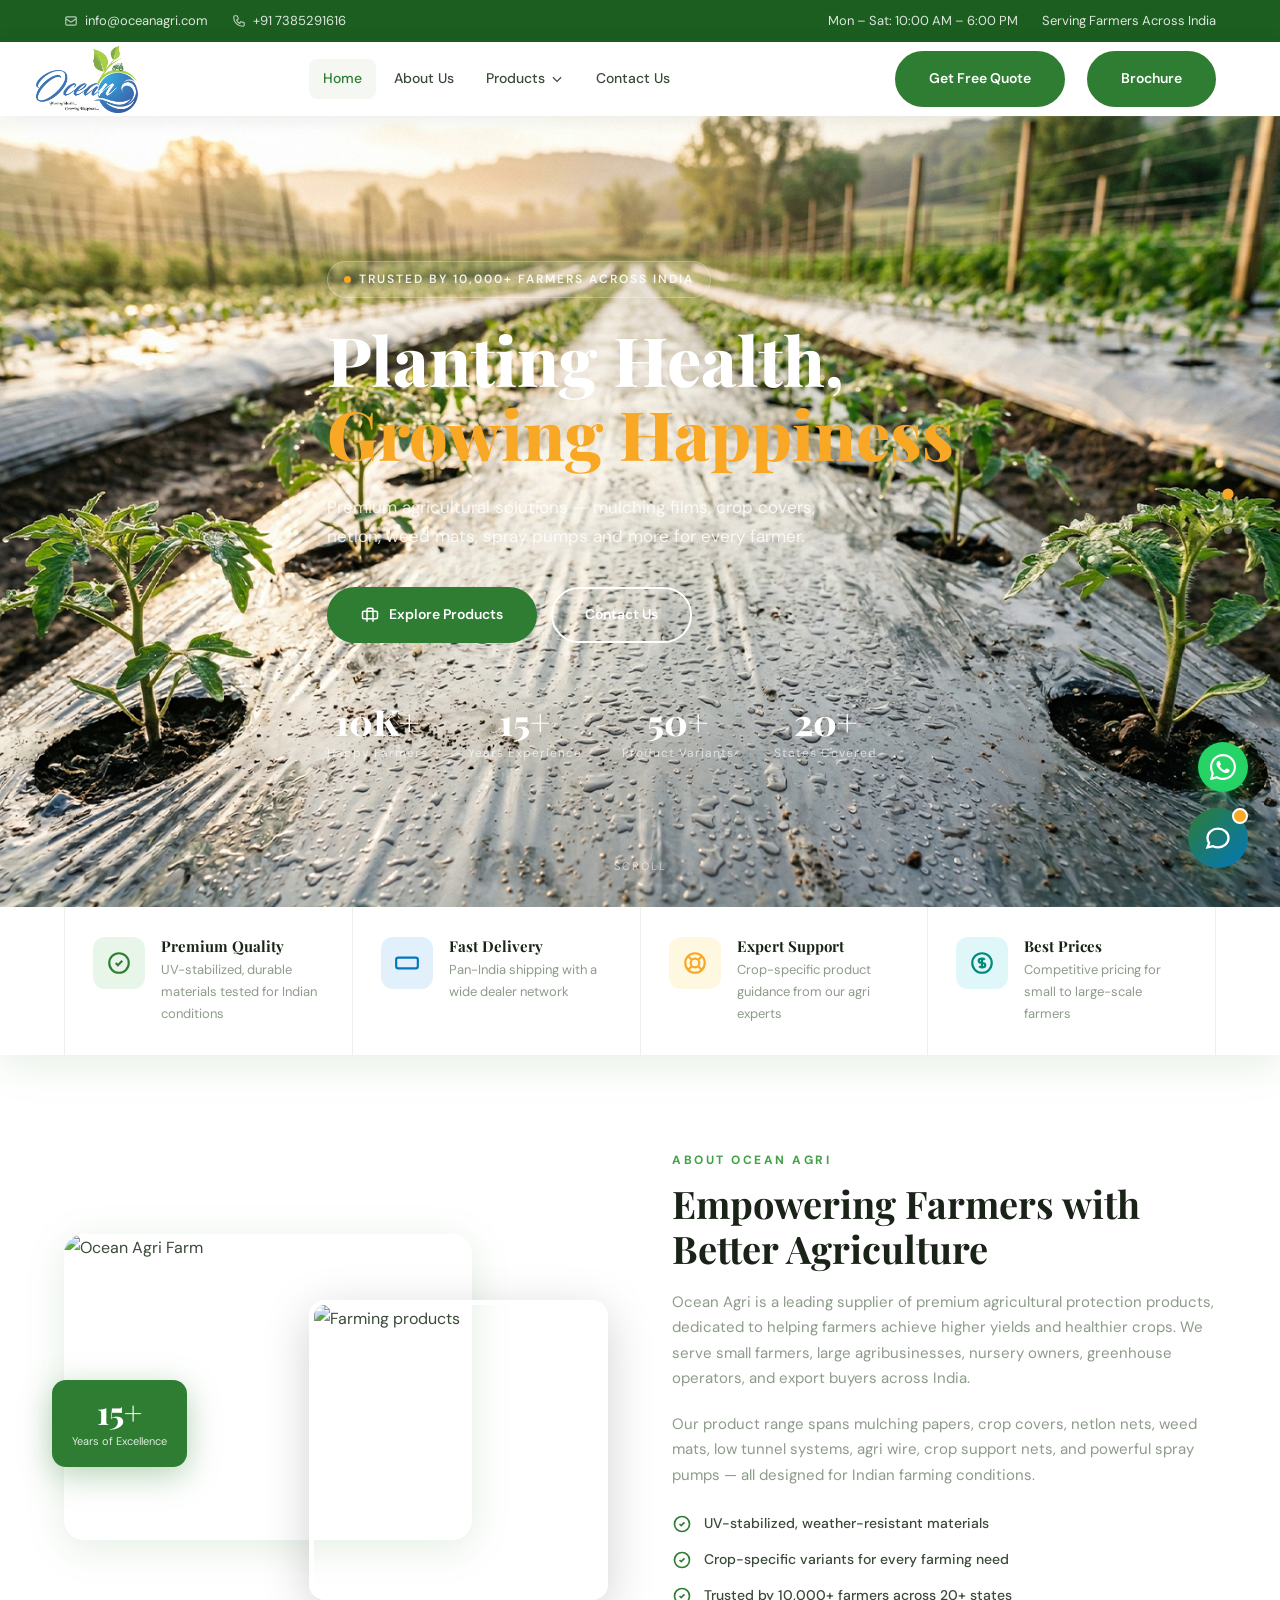
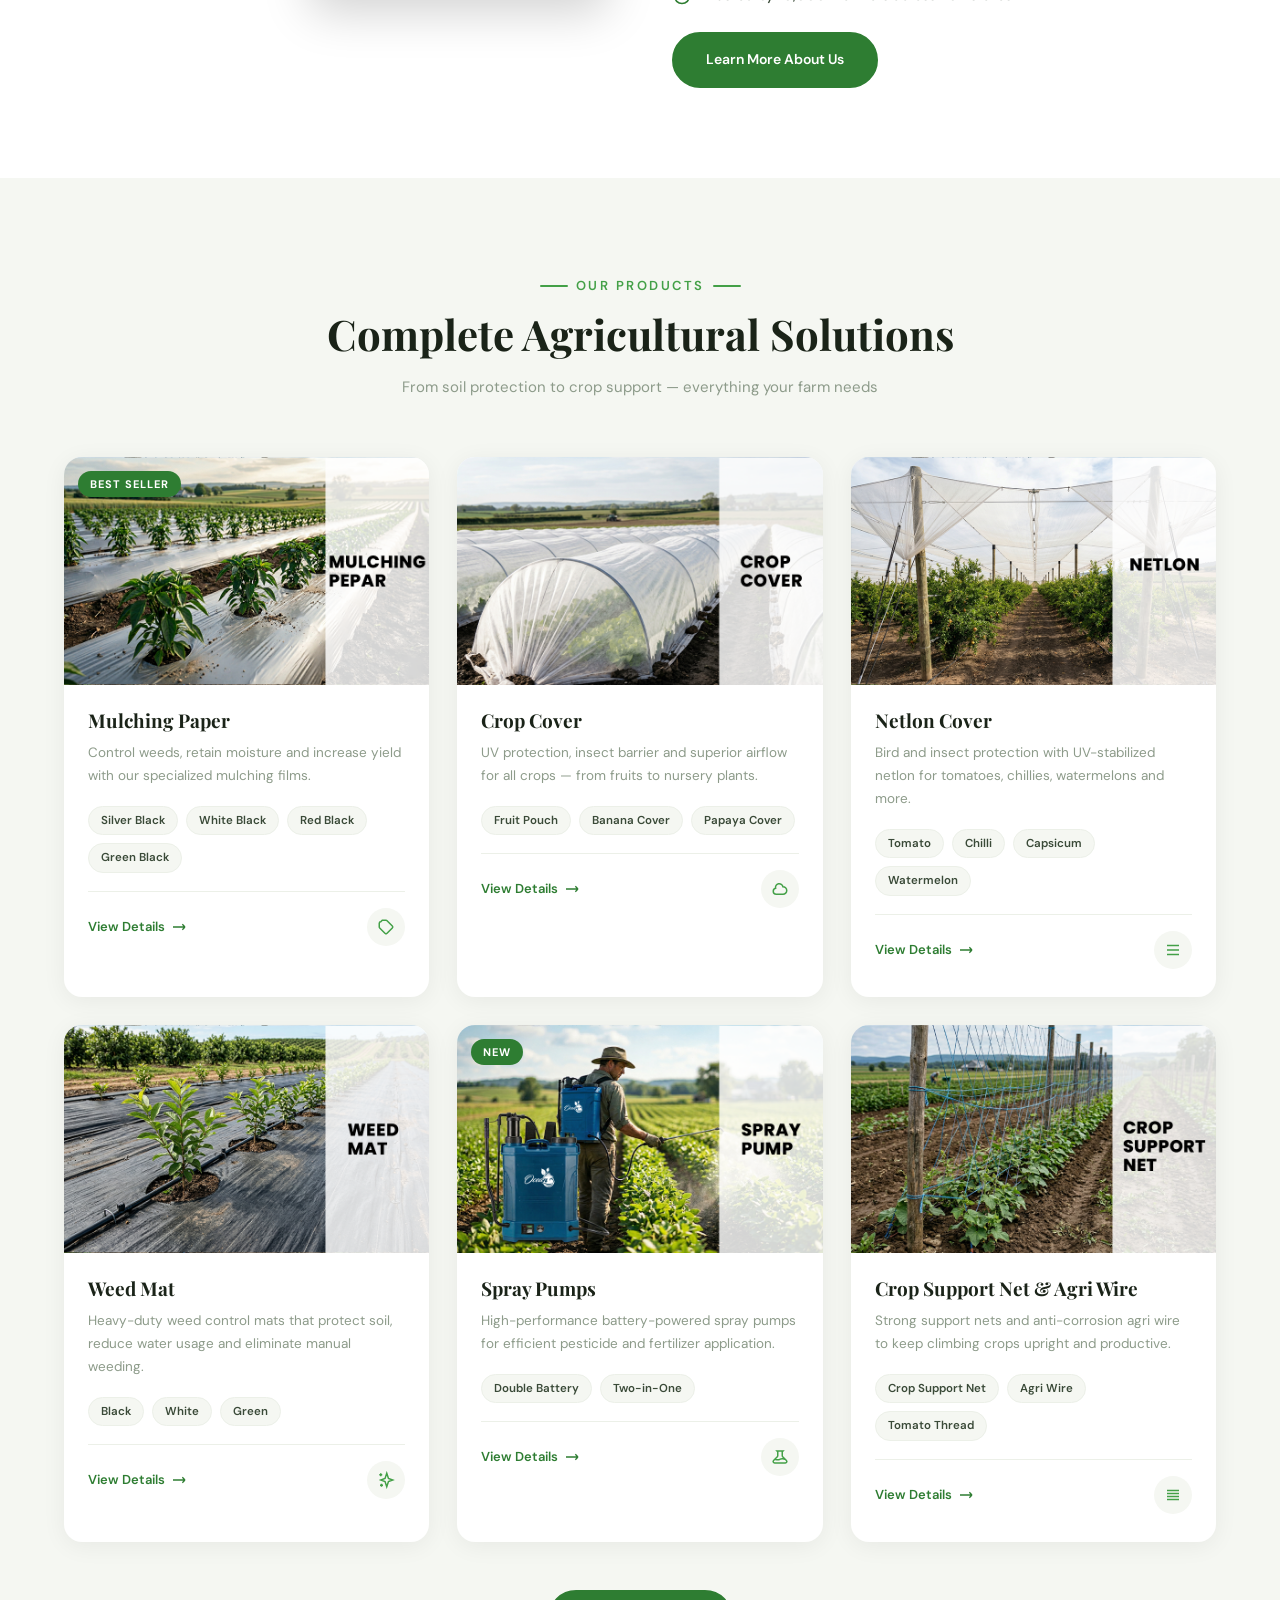
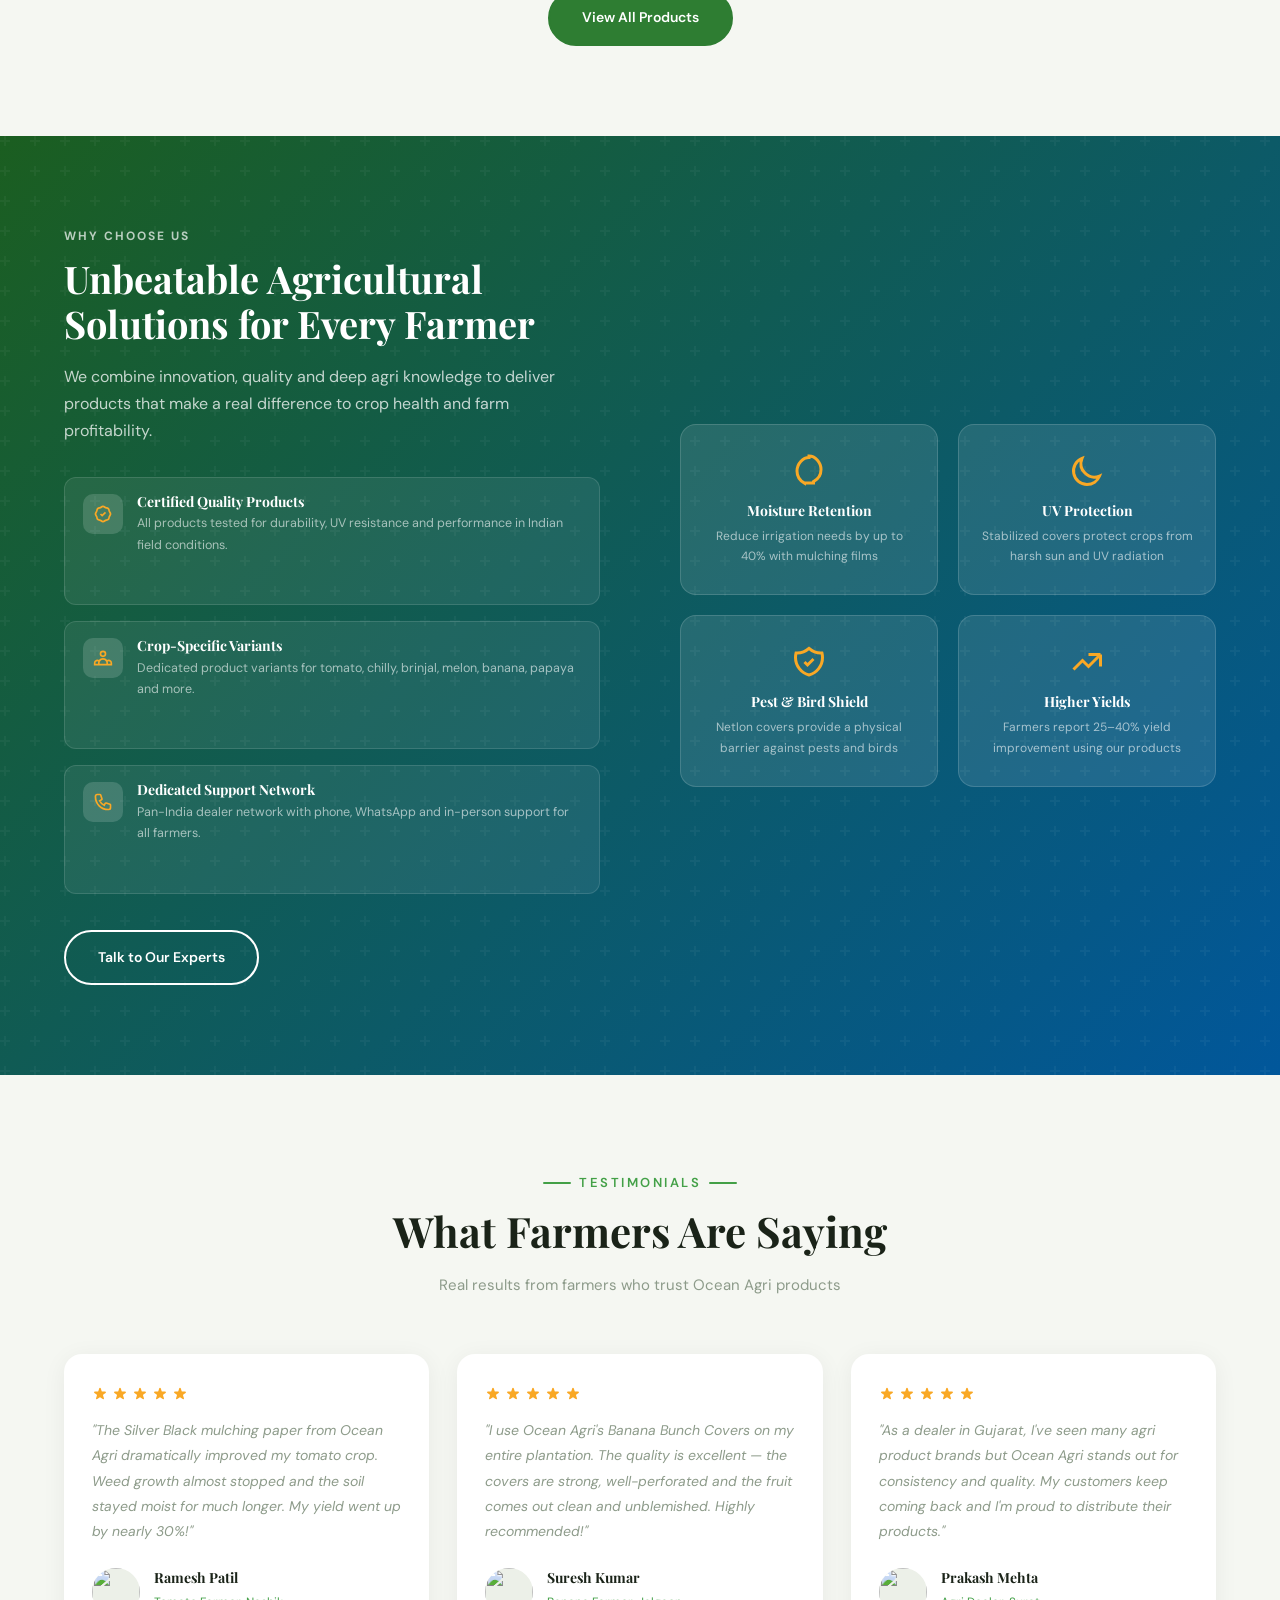
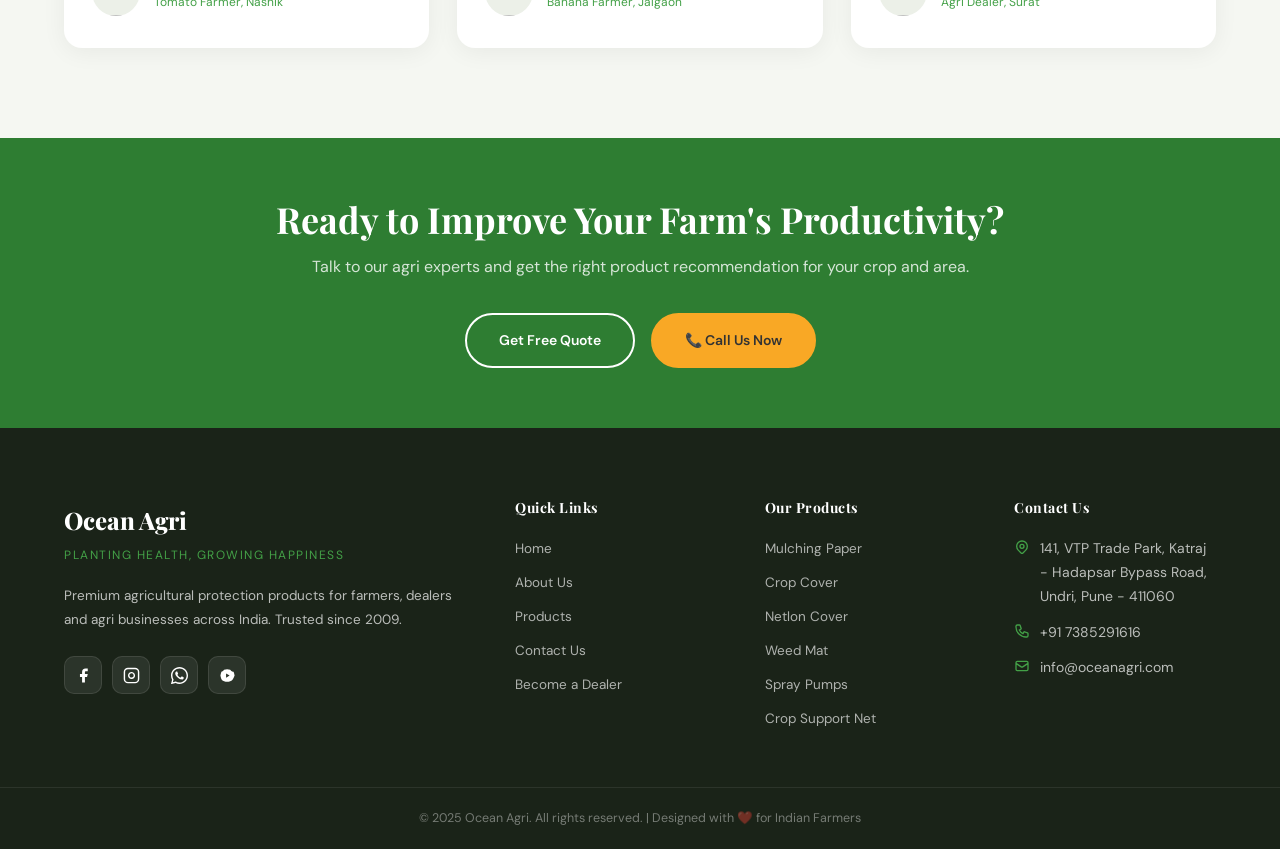
==== commit e4d17c6e: "Actual Images and Content Replace" ====
--- a/index.html
+++ b/index.html
@@ -206,7 +206,7 @@
 
       <div class="product-card" data-animate data-delay="1">
         <div class="product-card-img">
-          <img src="https://images.unsplash.com/photo-1574943320219-553eb213f72d?w=800&q=80" alt="Mulching Paper" loading="lazy" />
+          <img src="Images/Product/mulchingpeparq.png" alt="Mulching Paper" loading="lazy" />
           <span class="product-card-badge">Best Seller</span>
         </div>
         <div class="product-card-body">
@@ -224,7 +224,7 @@
 
       <div class="product-card" data-animate data-delay="2">
         <div class="product-card-img">
-          <img src="https://images.unsplash.com/photo-1501004318641-b39e6451bec6?w=800&q=80" alt="Crop Cover" loading="lazy" />
+          <img src="Images/Product/cropcover.png" alt="Crop Cover" loading="lazy" />
         </div>
         <div class="product-card-body">
           <h3>Crop Cover</h3>
@@ -241,7 +241,7 @@
 
       <div class="product-card" data-animate data-delay="3">
         <div class="product-card-img">
-          <img src="https://images.unsplash.com/photo-1416879595882-3373a0480b5b?w=800&q=80" alt="Netlon Cover" loading="lazy" />
+          <img src="Images/Product/netlon2.png" alt="Netlon Cover" loading="lazy" />
         </div>
         <div class="product-card-body">
           <h3>Netlon Cover</h3>
@@ -258,7 +258,7 @@
 
       <div class="product-card" data-animate data-delay="1">
         <div class="product-card-img">
-          <img src="https://images.unsplash.com/photo-1530836369250-ef72a3f5cda8?w=800&q=80" alt="Weed Mat" loading="lazy" />
+          <img src="Images/Product/weedmat2.png" alt="Weed Mat" loading="lazy" />
         </div>
         <div class="product-card-body">
           <h3>Weed Mat</h3>
@@ -273,7 +273,7 @@
 
       <div class="product-card" data-animate data-delay="2">
         <div class="product-card-img">
-          <img src="https://images.unsplash.com/photo-1471193945509-9ad0617afabf?w=800&q=80" alt="Spray Pump" loading="lazy" />
+          <img src="Images/Product/spraypump.png" alt="Spray Pump" loading="lazy" />
           <span class="product-card-badge">New</span>
         </div>
         <div class="product-card-body">
@@ -289,7 +289,7 @@
 
       <div class="product-card" data-animate data-delay="3">
         <div class="product-card-img">
-          <img src="https://images.unsplash.com/photo-1599059813005-11265ba4b4ce?w=800&q=80" alt="Crop Support Net" loading="lazy" />
+          <img src="Images/Product/CropSupportNet.png" alt="Crop Support Net" loading="lazy" />
         </div>
         <div class="product-card-body">
           <h3>Crop Support Net & Agri Wire</h3>
--- a/style.css
+++ b/style.css
@@ -252,12 +252,12 @@
    }
    .hero-bg {
      position: absolute; inset: 0;
-     background: linear-gradient(100deg, rgba(27,94,32,0.96) 0%, rgba(1,87,155,0.82) 60%, rgba(27,94,32,0.6) 100%);
+     /* background: linear-gradient(100deg, rgba(27,94,32,0.96) 0%, rgba(1,87,155,0.82) 60%, rgba(27,94,32,0.6) 100%); */
      z-index: 1;
    }
    .hero-img {
      position: absolute; inset: 0;
-     background: url('https://images.unsplash.com/photo-1625246333195-78d9c38ad449?w=1600&q=80') center/cover no-repeat;
+     background: url('Images/slider/slide1.png') center/cover no-repeat;
      z-index: 0;
    }
    .hero .container { position: relative; z-index: 2; }
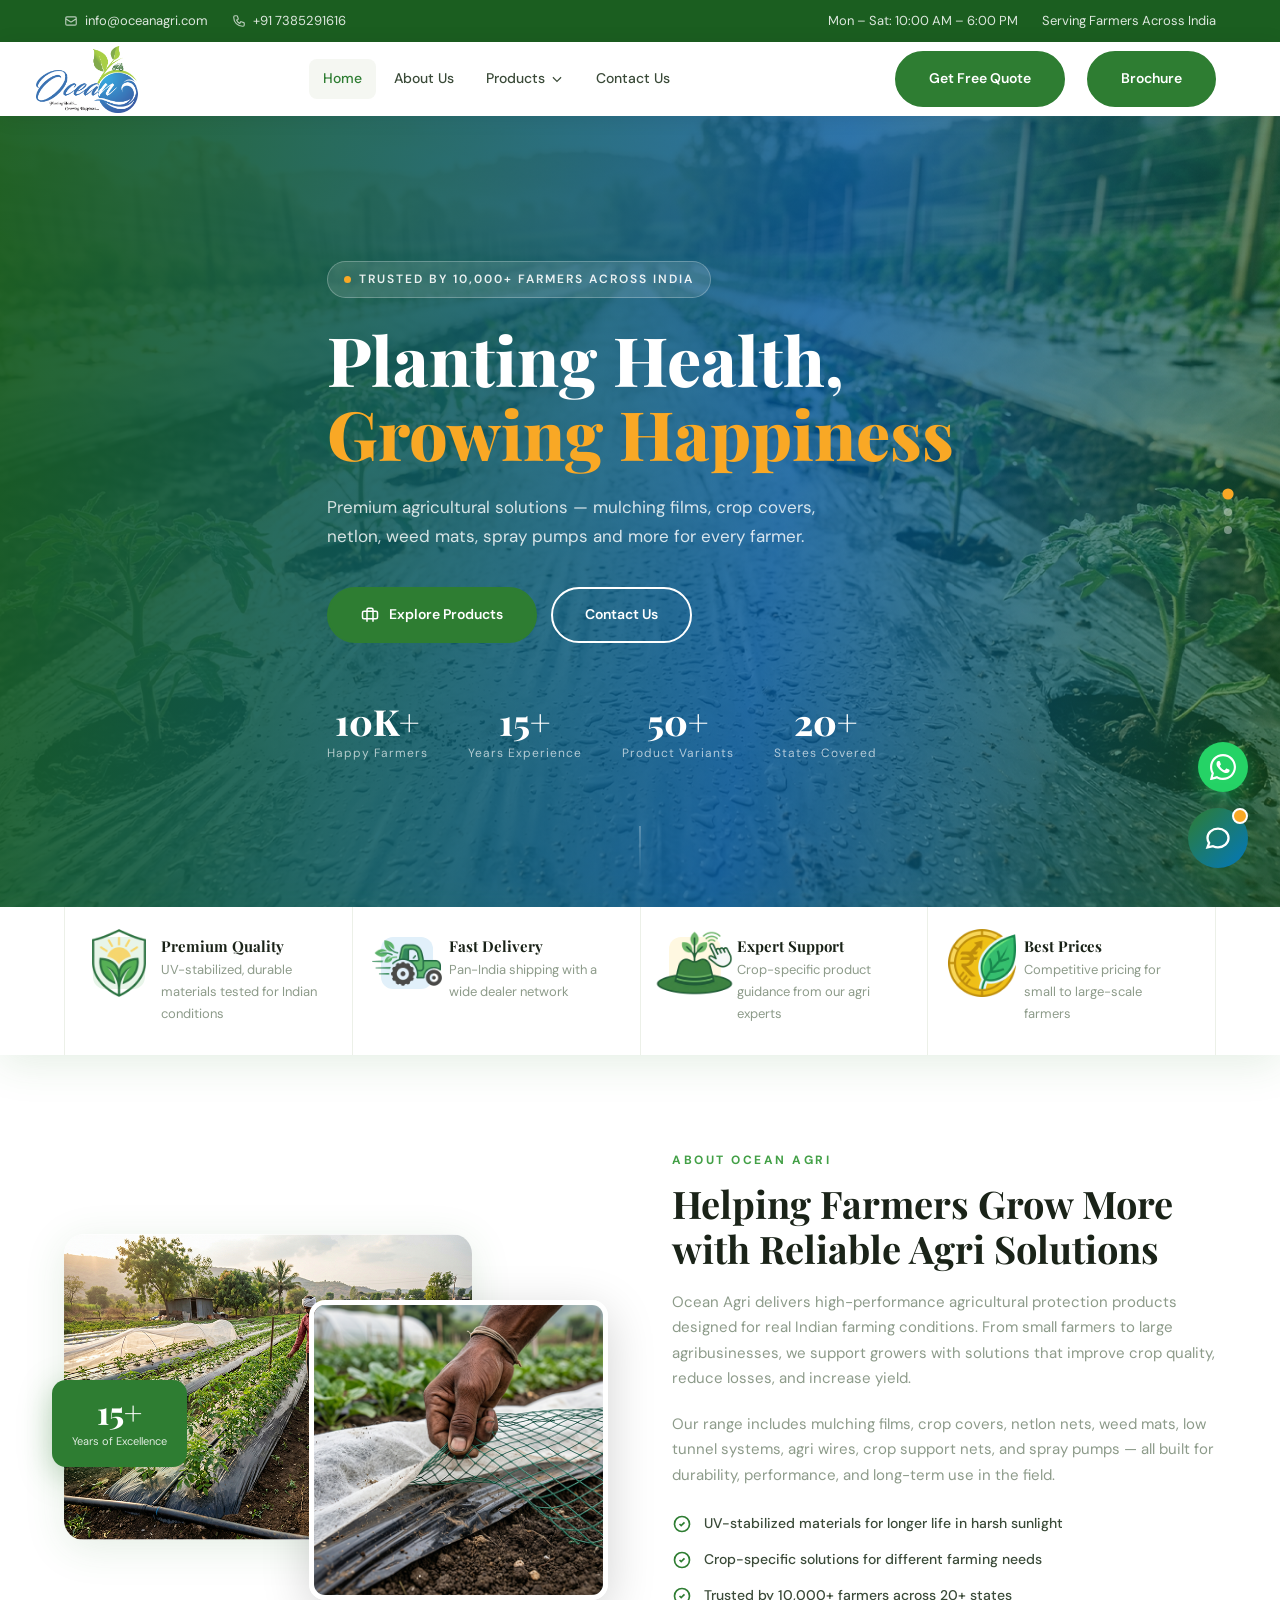
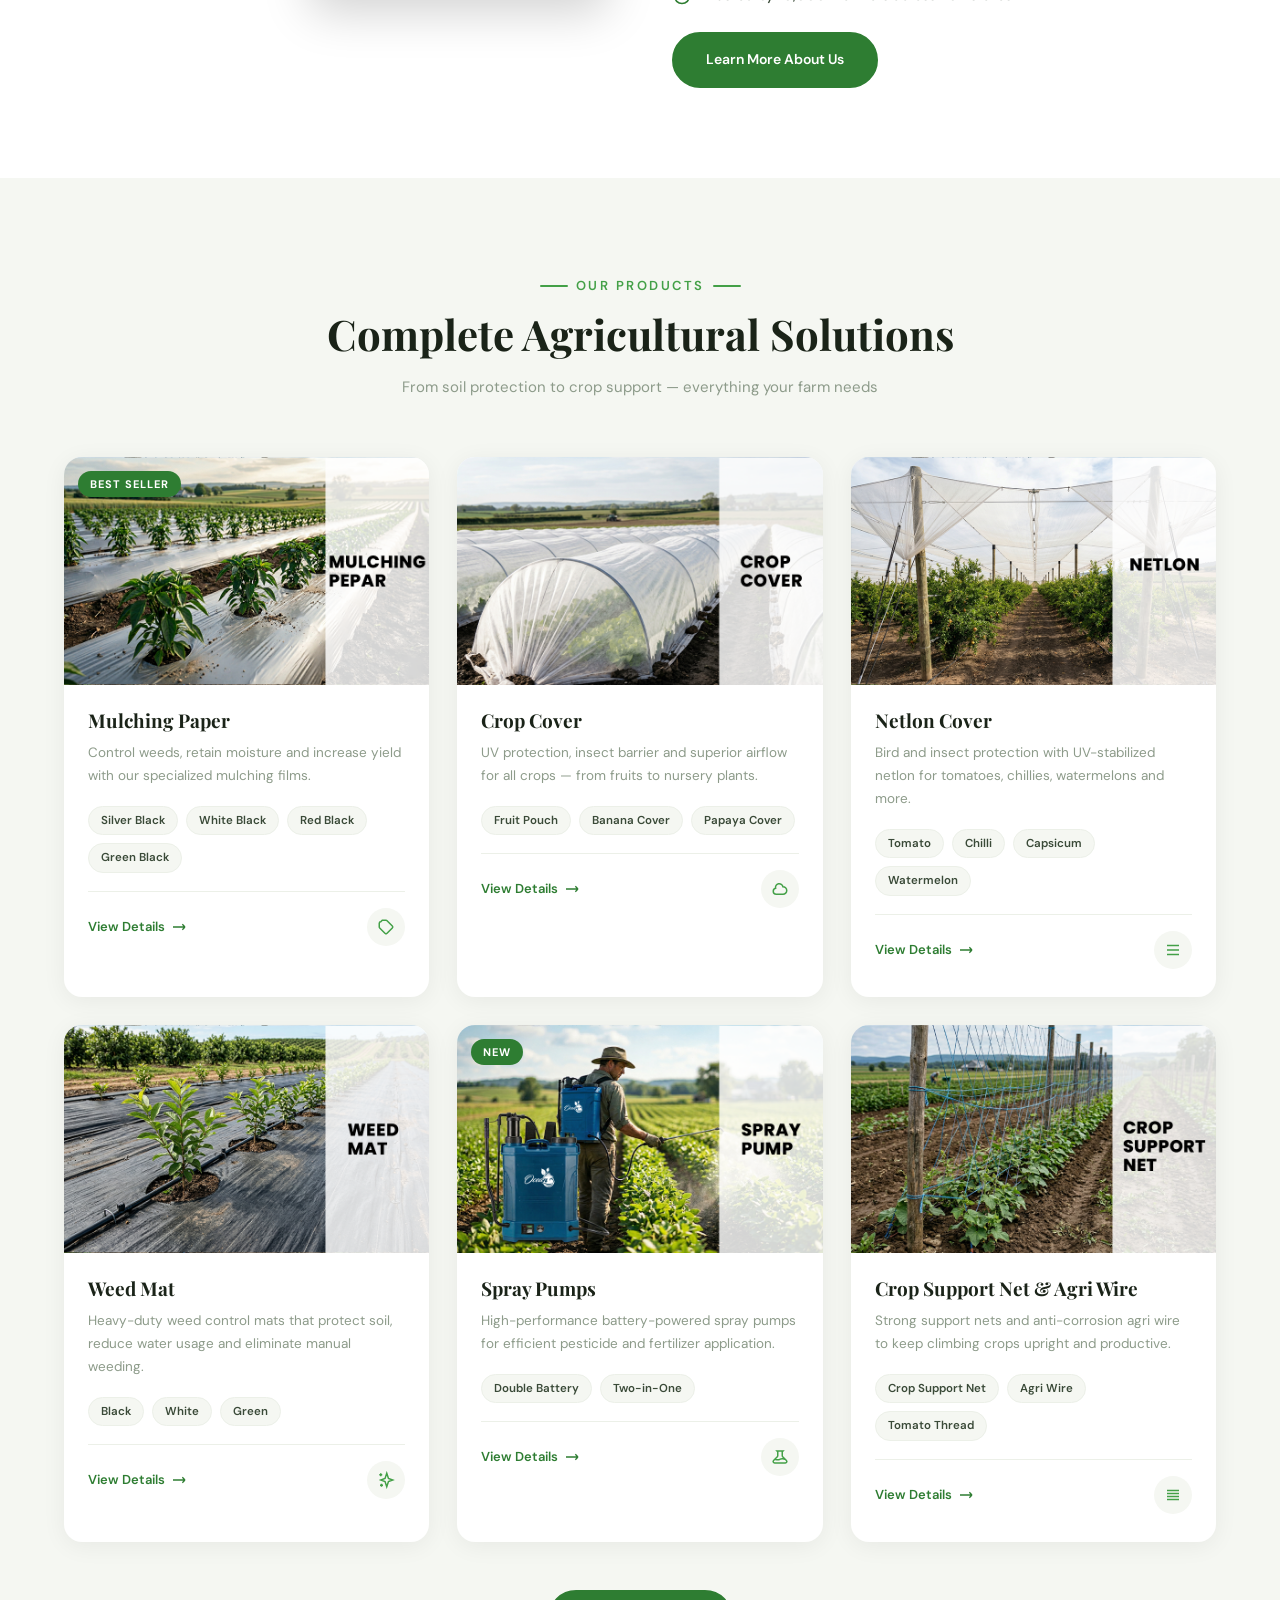
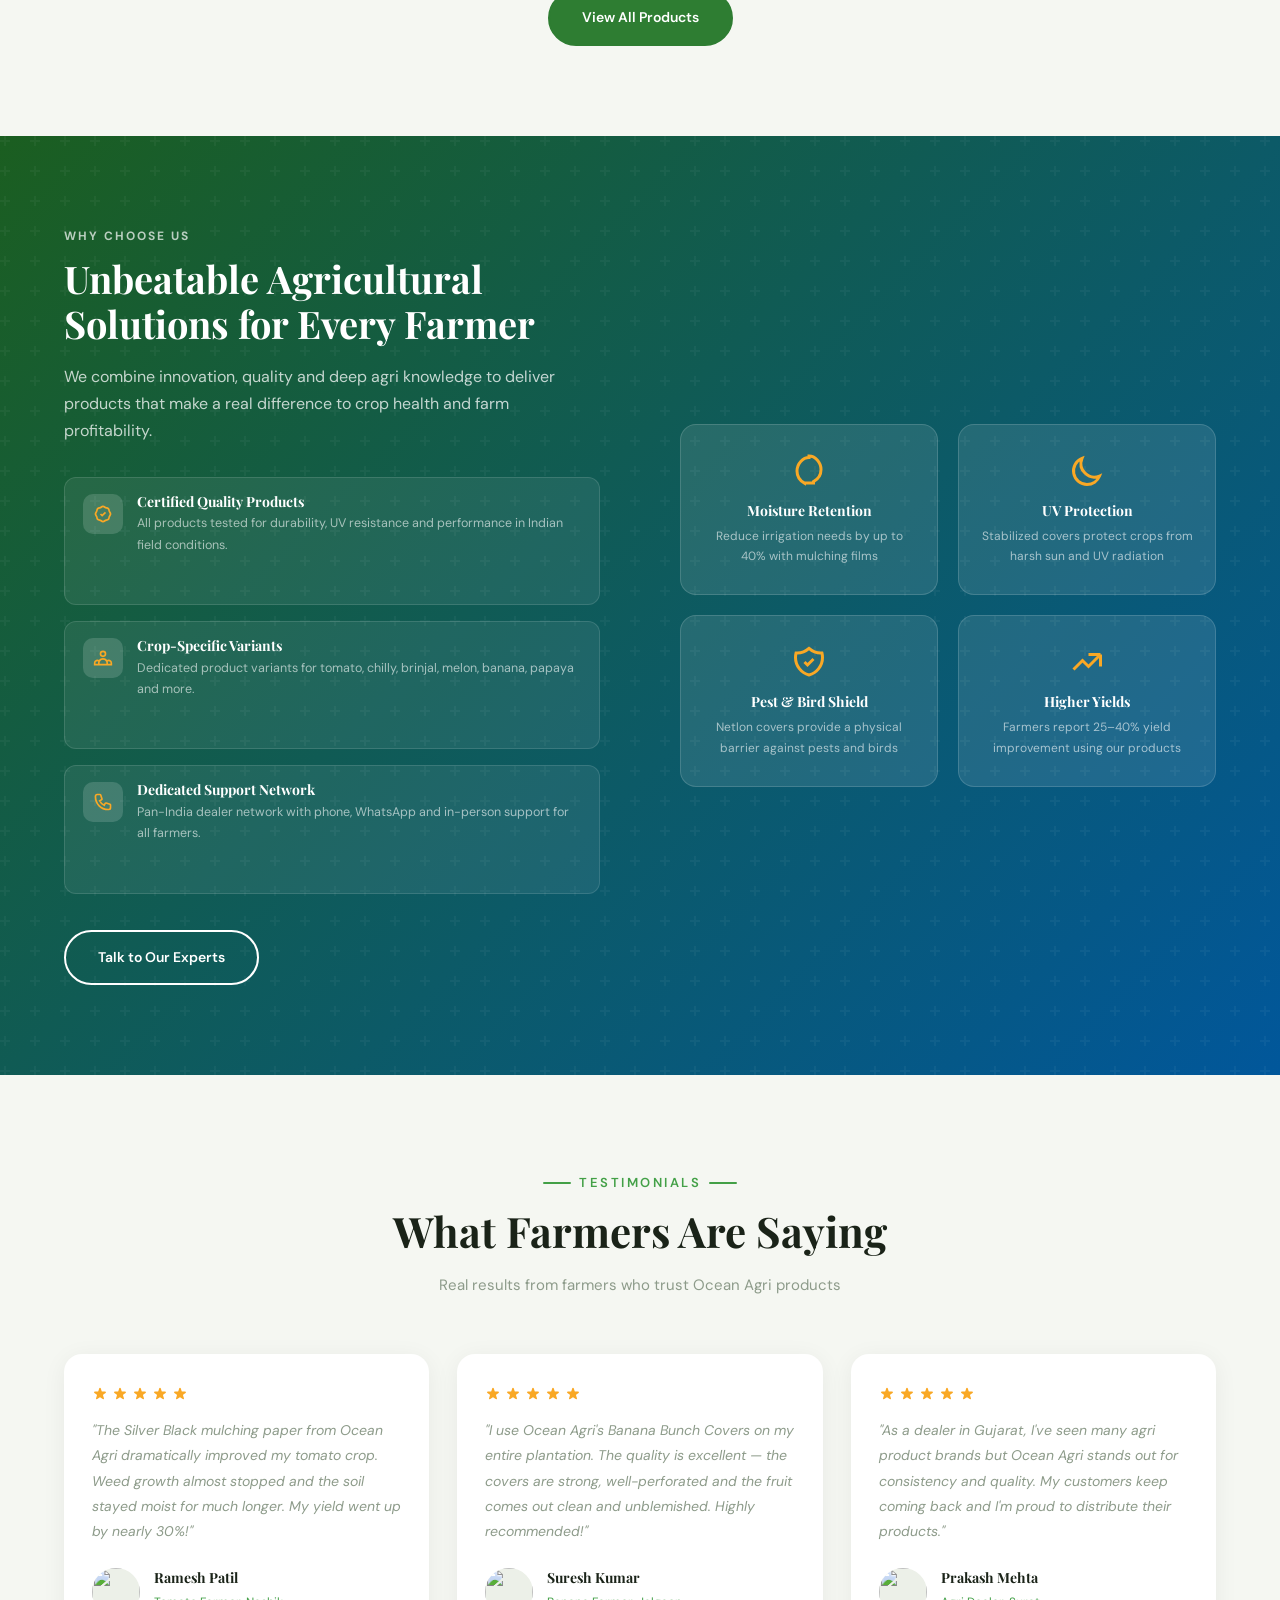
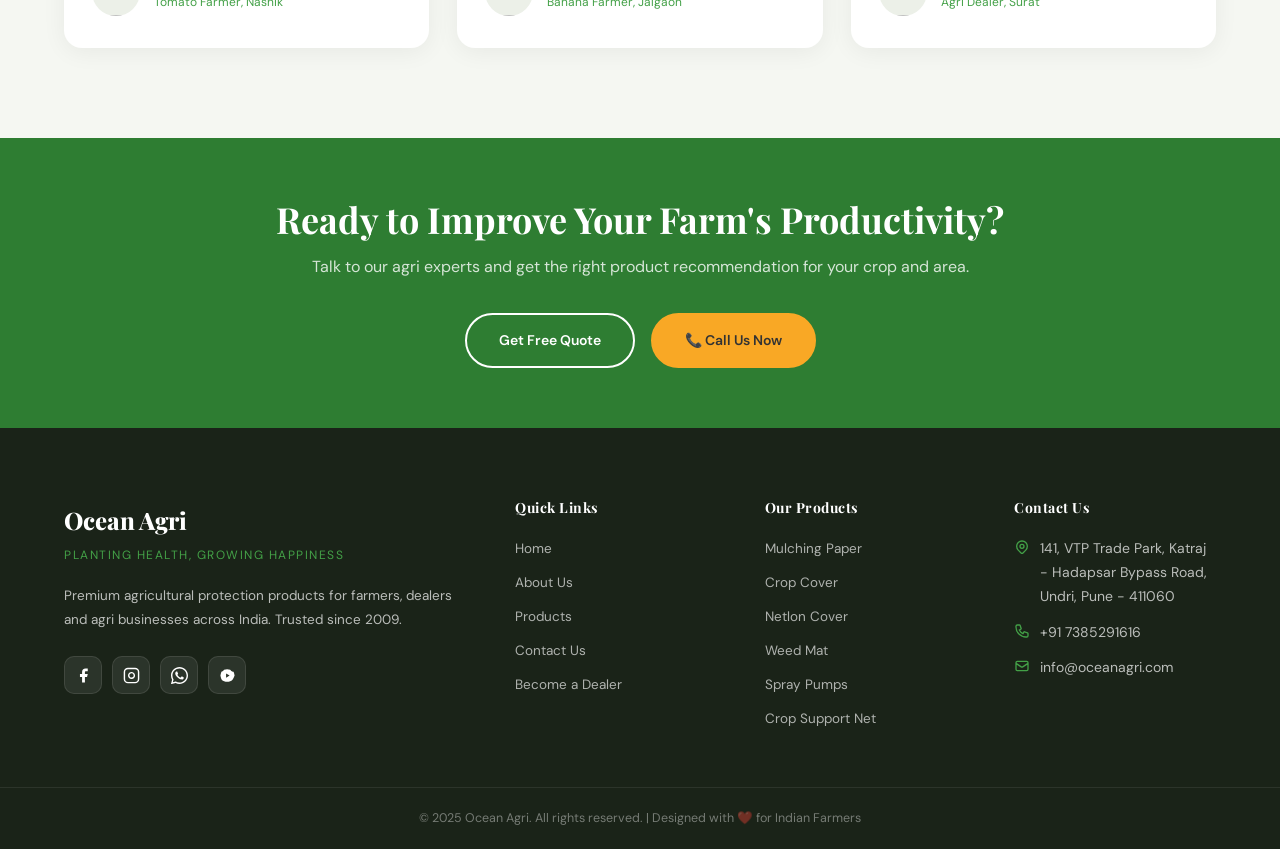
==== commit 72b5e9a1: "Added images on home page and home page about content change" ====
--- a/index.html
+++ b/index.html
@@ -105,7 +105,7 @@
   <div class="hero-dots"></div>
   <div class="hero-scroll">
     <div class="scroll-line"></div>
-    <span>SCROLL</span>
+    <!-- <span>SCROLL</span> -->
   </div>
 </section>
 
@@ -115,8 +115,7 @@
     <div class="inner">
       <div class="feat-item" data-animate>
         <div class="feat-icon green">
-          <svg xmlns="http://www.w3.org/2000/svg" fill="none" viewBox="0 0 24 24" stroke="currentColor" stroke-width="2"><path d="M9 12l2 2 4-4m6 2a9 9 0 11-18 0 9 9 0 0118 0z"/></svg>
-        </div>
+                <img src="Images/PremiumQuality.png" alt="">        </div>
         <div class="feat-text">
           <h4>Premium Quality</h4>
           <p>UV-stabilized, durable materials tested for Indian conditions</p>
@@ -124,8 +123,7 @@
       </div>
       <div class="feat-item" data-animate data-delay="1">
         <div class="feat-icon blue">
-          <svg xmlns="http://www.w3.org/2000/svg" fill="none" viewBox="0 0 24 24" stroke="currentColor" stroke-width="2"><path d="M20 7H4a2 2 0 00-2 2v6a2 2 0 002 2h16a2 2 0 002-2V9a2 2 0 00-2-2z"/></svg>
-        </div>
+<img src="Images/FastDelivery.png" alt="">        </div>
         <div class="feat-text">
           <h4>Fast Delivery</h4>
           <p>Pan-India shipping with a wide dealer network</p>
@@ -133,8 +131,7 @@
       </div>
       <div class="feat-item" data-animate data-delay="2">
         <div class="feat-icon gold">
-          <svg xmlns="http://www.w3.org/2000/svg" fill="none" viewBox="0 0 24 24" stroke="currentColor" stroke-width="2"><path d="M18.364 5.636l-3.536 3.536m0 5.656l3.536 3.536M9.172 9.172L5.636 5.636m3.536 9.192l-3.536 3.536M21 12a9 9 0 11-18 0 9 9 0 0118 0zm-5 0a4 4 0 11-8 0 4 4 0 018 0z"/></svg>
-        </div>
+          <img src="Images/ExpertSupport.png" alt="">          </div>
         <div class="feat-text">
           <h4>Expert Support</h4>
           <p>Crop-specific product guidance from our agri experts</p>
@@ -142,8 +139,7 @@
       </div>
       <div class="feat-item" data-animate data-delay="3">
         <div class="feat-icon teal">
-          <svg xmlns="http://www.w3.org/2000/svg" fill="none" viewBox="0 0 24 24" stroke="currentColor" stroke-width="2"><path d="M12 8c-1.657 0-3 .895-3 2s1.343 2 3 2 3 .895 3 2-1.343 2-3 2m0-8c1.11 0 2.08.402 2.599 1M12 8V7m0 1v8m0 0v1m0-1c-1.11 0-2.08-.402-2.599-1M21 12a9 9 0 11-18 0 9 9 0 0118 0z"/></svg>
-        </div>
+          <img src="Images/Best Prices.png" alt="">          </div>
         <div class="feat-text">
           <h4>Best Prices</h4>
           <p>Competitive pricing for small to large-scale farmers</p>
@@ -159,10 +155,10 @@
     <div class="about-grid">
       <div class="about-images" data-animate>
         <div class="about-img-1">
-          <img src="https://images.unsplash.com/photo-1523741543316-beb7fc7023d8?w=800&q=80" alt="Ocean Agri Farm" loading="lazy" />
+          <img src="Images/About/AboutMain.png" alt="Ocean Agri Farm" loading="lazy" />
         </div>
         <div class="about-img-2">
-          <img src="https://images.unsplash.com/photo-1416879595882-3373a0480b5b?w=600&q=80" alt="Farming products" loading="lazy" />
+          <img src="Images/About/AboutOverlay.png" alt="Farming products" loading="lazy" />
         </div>
         <div class="about-badge">
           <div class="num">15+</div>
@@ -171,17 +167,16 @@
       </div>
       <div class="about-content" data-animate data-delay="2">
         <div class="label">About Ocean Agri</div>
-        <h2>Empowering Farmers with Better Agriculture</h2>
-        <p>Ocean Agri is a leading supplier of premium agricultural protection products, dedicated to helping farmers achieve higher yields and healthier crops. We serve small farmers, large agribusinesses, nursery owners, greenhouse operators, and export buyers across India.</p>
-        <p>Our product range spans mulching papers, crop covers, netlon nets, weed mats, low tunnel systems, agri wire, crop support nets, and powerful spray pumps — all designed for Indian farming conditions.</p>
-        <ul class="about-checks">
+        <h2>Helping Farmers Grow More with Reliable Agri Solutions</h2>
+        <p>Ocean Agri delivers high-performance agricultural protection products designed for real Indian farming conditions. From small farmers to large agribusinesses, we support growers with solutions that improve crop quality, reduce losses, and increase yield.</p>
+        <p>Our range includes mulching films, crop covers, netlon nets, weed mats, low tunnel systems, agri wires, crop support nets, and spray pumps — all built for durability, performance, and long-term use in the field.        </p>        <ul class="about-checks">
           <li>
             <svg xmlns="http://www.w3.org/2000/svg" fill="none" viewBox="0 0 24 24" stroke="currentColor" stroke-width="2"><path d="M9 12l2 2 4-4m6 2a9 9 0 11-18 0 9 9 0 0118 0z"/></svg>
-            UV-stabilized, weather-resistant materials
+            UV-stabilized materials for longer life in harsh sunlight
           </li>
           <li>
             <svg xmlns="http://www.w3.org/2000/svg" fill="none" viewBox="0 0 24 24" stroke="currentColor" stroke-width="2"><path d="M9 12l2 2 4-4m6 2a9 9 0 11-18 0 9 9 0 0118 0z"/></svg>
-            Crop-specific variants for every farming need
+            Crop-specific solutions for different farming needs
           </li>
           <li>
             <svg xmlns="http://www.w3.org/2000/svg" fill="none" viewBox="0 0 24 24" stroke="currentColor" stroke-width="2"><path d="M9 12l2 2 4-4m6 2a9 9 0 11-18 0 9 9 0 0118 0z"/></svg>
@@ -446,7 +441,7 @@
         <div class="footer-social">
           <a href="#" aria-label="Facebook"><svg xmlns="http://www.w3.org/2000/svg" fill="currentColor" viewBox="0 0 24 24"><path d="M18 2h-3a5 5 0 00-5 5v3H7v4h3v8h4v-8h3l1-4h-4V7a1 1 0 011-1h3z"/></svg></a>
           <a href="#" aria-label="Instagram"><svg xmlns="http://www.w3.org/2000/svg" fill="none" viewBox="0 0 24 24" stroke="currentColor" stroke-width="2"><rect x="2" y="2" width="20" height="20" rx="5" ry="5"/><path d="M16 11.37A4 4 0 1112.63 8 4 4 0 0116 11.37z"/><line x1="17.5" y1="6.5" x2="17.51" y2="6.5"/></svg></a>
-          <a href="https://wa.me/919876543210" aria-label="WhatsApp"><svg xmlns="http://www.w3.org/2000/svg" fill="currentColor" viewBox="0 0 24 24"><path d="M17.472 14.382c-.297-.149-1.758-.867-2.03-.967-.273-.099-.471-.148-.67.15-.197.297-.767.966-.94 1.164-.173.199-.347.223-.644.075-.297-.15-1.255-.463-2.39-1.475-.883-.788-1.48-1.761-1.653-2.059-.173-.297-.018-.458.13-.606.134-.133.298-.347.446-.52.149-.174.198-.298.298-.497.099-.198.05-.371-.025-.52-.075-.149-.669-1.612-.916-2.207-.242-.579-.487-.5-.669-.51-.173-.008-.371-.01-.57-.01-.198 0-.52.074-.792.372-.272.297-1.04 1.016-1.04 2.479 0 1.462 1.065 2.875 1.213 3.074.149.198 2.096 3.2 5.077 4.487.709.306 1.262.489 1.694.625.712.227 1.36.195 1.871.118.571-.085 1.758-.719 2.006-1.413.248-.694.248-1.289.173-1.413-.074-.124-.272-.198-.57-.347z"/><path d="M12 0C5.373 0 0 5.373 0 12c0 2.125.558 4.117 1.535 5.845L.057 23.486a.5.5 0 00.614.612l5.788-1.517A11.95 11.95 0 0012 24c6.627 0 12-5.373 12-12S18.627 0 12 0zm0 22c-1.885 0-3.649-.518-5.163-1.418l-.371-.22-3.835 1.006 1.021-3.726-.242-.386A10 10 0 012 12C2 6.477 6.477 2 12 2s10 4.477 10 10-4.477 10-10 10z"/></svg></a>
+          <a href="https://wa.me/917385291616" aria-label="WhatsApp"><svg xmlns="http://www.w3.org/2000/svg" fill="currentColor" viewBox="0 0 24 24"><path d="M17.472 14.382c-.297-.149-1.758-.867-2.03-.967-.273-.099-.471-.148-.67.15-.197.297-.767.966-.94 1.164-.173.199-.347.223-.644.075-.297-.15-1.255-.463-2.39-1.475-.883-.788-1.48-1.761-1.653-2.059-.173-.297-.018-.458.13-.606.134-.133.298-.347.446-.52.149-.174.198-.298.298-.497.099-.198.05-.371-.025-.52-.075-.149-.669-1.612-.916-2.207-.242-.579-.487-.5-.669-.51-.173-.008-.371-.01-.57-.01-.198 0-.52.074-.792.372-.272.297-1.04 1.016-1.04 2.479 0 1.462 1.065 2.875 1.213 3.074.149.198 2.096 3.2 5.077 4.487.709.306 1.262.489 1.694.625.712.227 1.36.195 1.871.118.571-.085 1.758-.719 2.006-1.413.248-.694.248-1.289.173-1.413-.074-.124-.272-.198-.57-.347z"/><path d="M12 0C5.373 0 0 5.373 0 12c0 2.125.558 4.117 1.535 5.845L.057 23.486a.5.5 0 00.614.612l5.788-1.517A11.95 11.95 0 0012 24c6.627 0 12-5.373 12-12S18.627 0 12 0zm0 22c-1.885 0-3.649-.518-5.163-1.418l-.371-.22-3.835 1.006 1.021-3.726-.242-.386A10 10 0 012 12C2 6.477 6.477 2 12 2s10 4.477 10 10-4.477 10-10 10z"/></svg></a>
           <a href="#" aria-label="YouTube"><svg xmlns="http://www.w3.org/2000/svg" fill="currentColor" viewBox="0 0 24 24"><path d="M19.59 6.69a4.83 4.83 0 01-3.77-2.75 12.64 12.64 0 00-8.63 0A4.83 4.83 0 013.41 6.69 49.68 49.68 0 002 12a49.68 49.68 0 001.41 5.31 4.83 4.83 0 003.77 2.75 12.64 12.64 0 008.63 0 4.83 4.83 0 003.77-2.75A49.68 49.68 0 0022 12a49.68 49.68 0 00-1.41-5.31zM10 15V9l5 3-5 3z"/></svg></a>
         </div>
       </div>
@@ -530,7 +525,7 @@
 
 <!-- WhatsApp Float -->
 <div class="whatsapp-float">
-  <a href="https://wa.me/919876543210" target="_blank" title="Chat on WhatsApp">
+  <a href="https://wa.me/917385291616" target="_blank" title="Chat on WhatsApp">
     <svg xmlns="http://www.w3.org/2000/svg" fill="currentColor" viewBox="0 0 24 24"><path d="M17.472 14.382c-.297-.149-1.758-.867-2.03-.967-.273-.099-.471-.148-.67.15-.197.297-.767.966-.94 1.164-.173.199-.347.223-.644.075-.297-.15-1.255-.463-2.39-1.475-.883-.788-1.48-1.761-1.653-2.059-.173-.297-.018-.458.13-.606.134-.133.298-.347.446-.52.149-.174.198-.298.298-.497.099-.198.05-.371-.025-.52-.075-.149-.669-1.612-.916-2.207-.242-.579-.487-.5-.669-.51-.173-.008-.371-.01-.57-.01-.198 0-.52.074-.792.372-.272.297-1.04 1.016-1.04 2.479 0 1.462 1.065 2.875 1.213 3.074.149.198 2.096 3.2 5.077 4.487.709.306 1.262.489 1.694.625.712.227 1.36.195 1.871.118.571-.085 1.758-.719 2.006-1.413.248-.694.248-1.289.173-1.413-.074-.124-.272-.198-.57-.347z"/><path d="M12 0C5.373 0 0 5.373 0 12c0 2.125.558 4.117 1.535 5.845L.057 23.486a.5.5 0 00.614.612l5.788-1.517A11.95 11.95 0 0012 24c6.627 0 12-5.373 12-12S18.627 0 12 0zm0 22c-1.885 0-3.649-.518-5.163-1.418l-.371-.22-3.835 1.006 1.021-3.726-.242-.386A10 10 0 012 12C2 6.477 6.477 2 12 2s10 4.477 10 10-4.477 10-10 10z"/></svg>
   </a>
 </div>
--- a/style.css
+++ b/style.css
@@ -252,7 +252,7 @@
    }
    .hero-bg {
      position: absolute; inset: 0;
-     /* background: linear-gradient(100deg, rgba(27,94,32,0.96) 0%, rgba(1,87,155,0.82) 60%, rgba(27,94,32,0.6) 100%); */
+     background: linear-gradient(100deg, rgba(27,94,32,0.96) 0%, rgba(1,87,155,0.82) 60%, rgba(27,94,32,0.6) 100%);
      z-index: 1;
    }
    .hero-img {
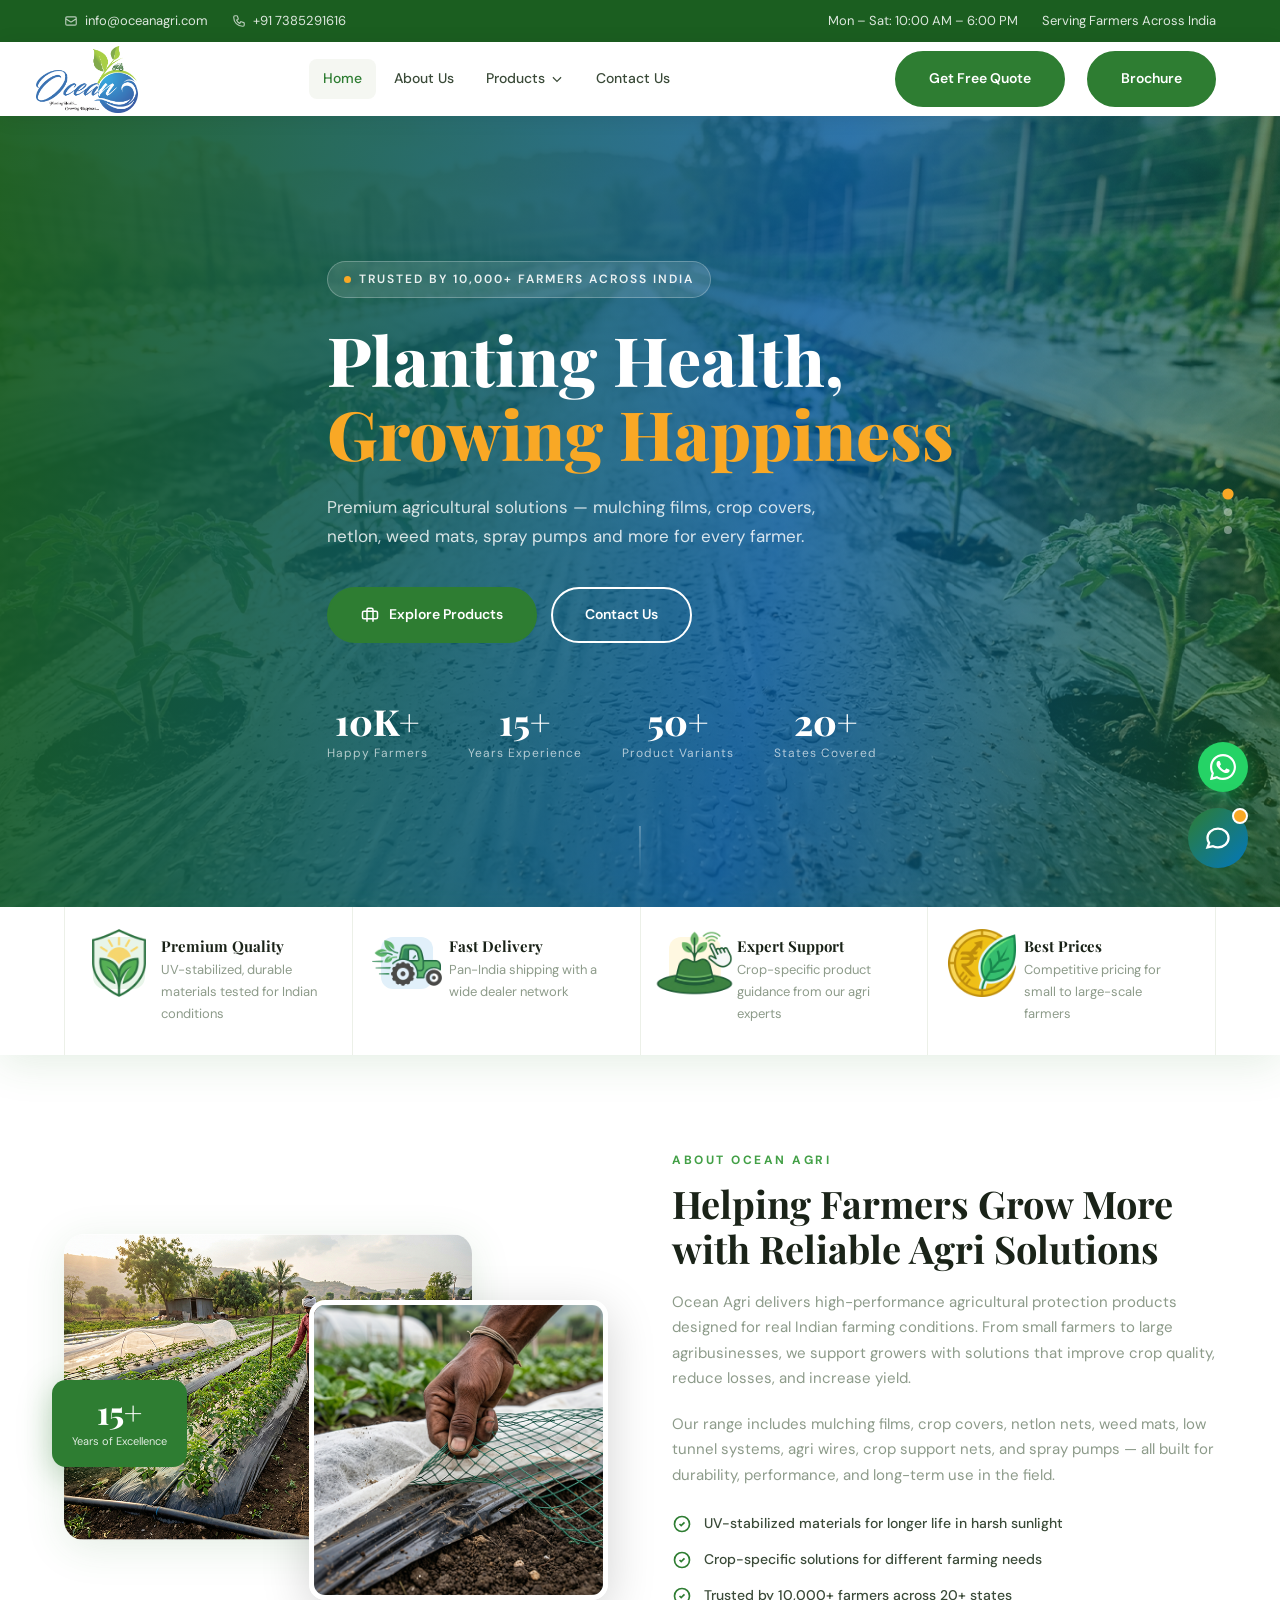
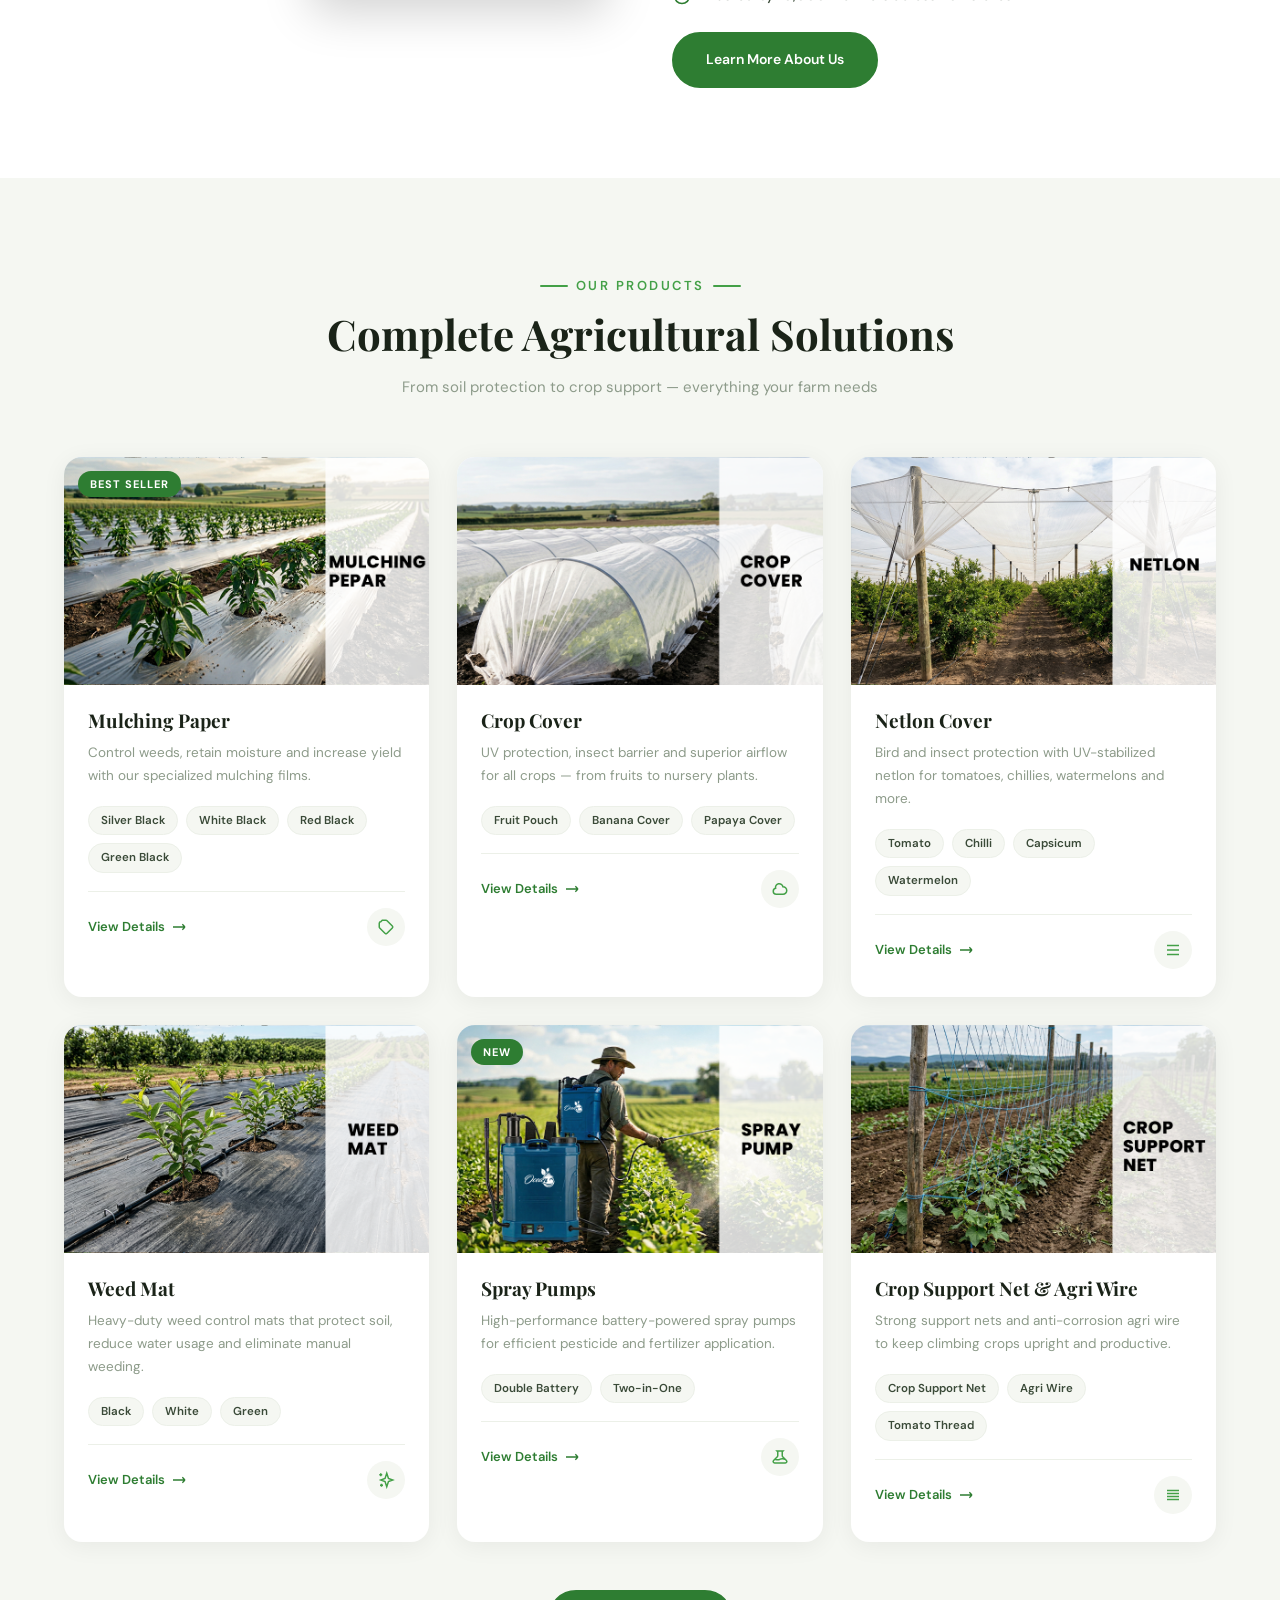
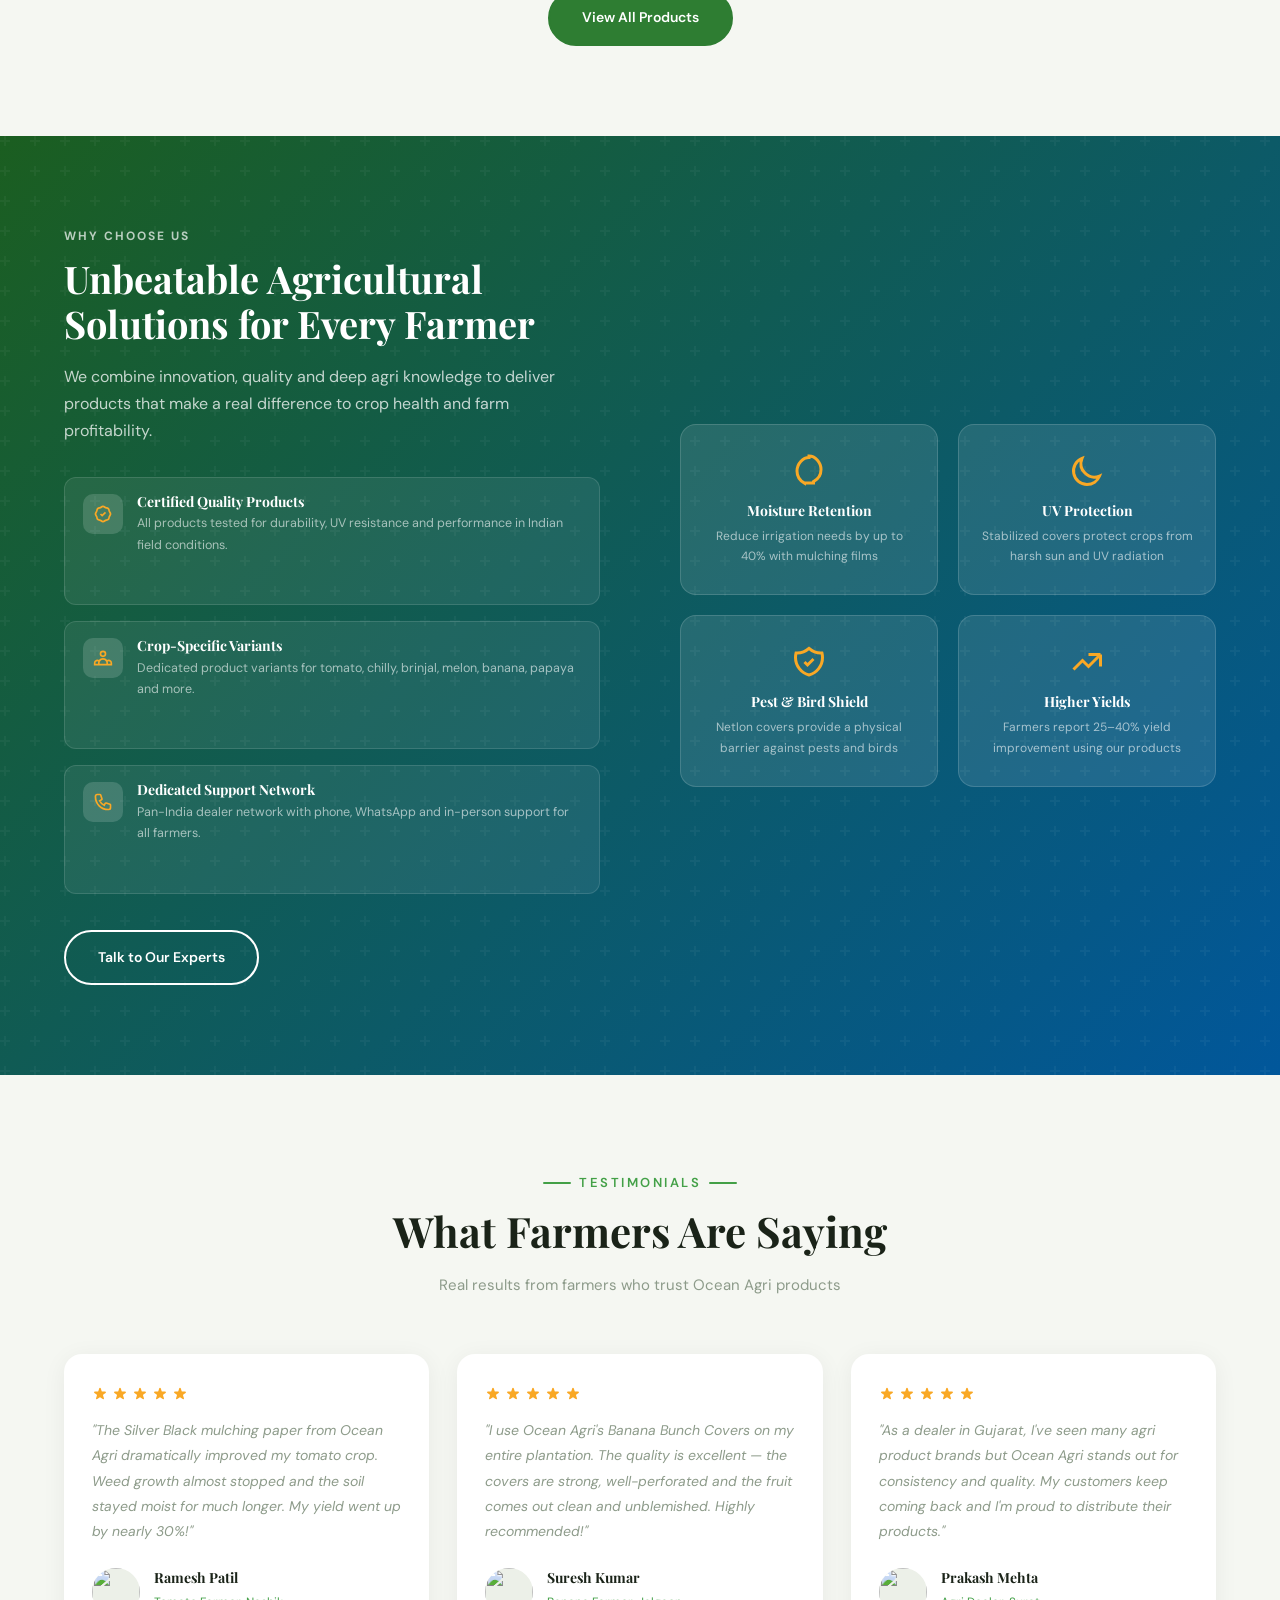
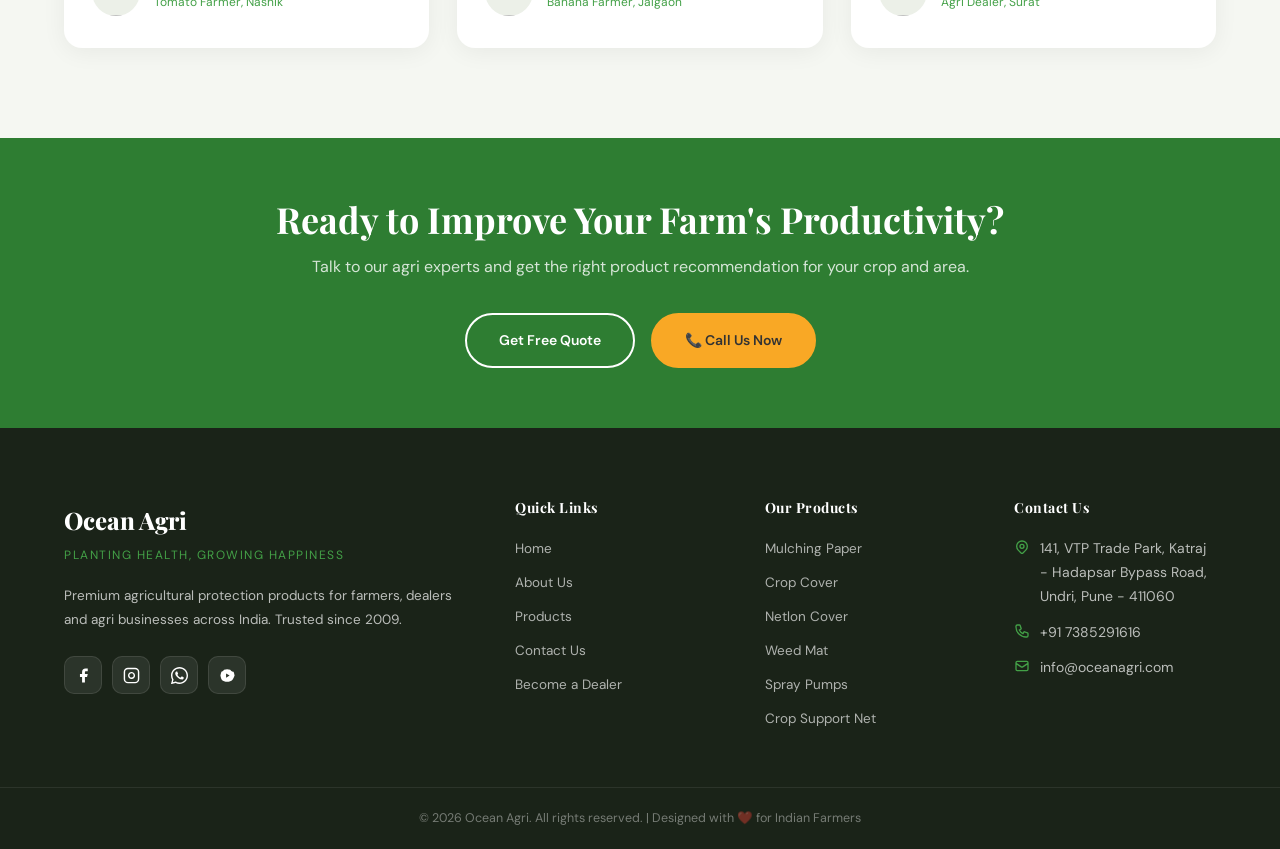
==== commit 0d29a112: "change year to 2026" ====
--- a/index.html
+++ b/index.html
@@ -485,7 +485,7 @@
   </div>
   <div class="footer-bottom">
     <div class="container">
-      © 2025 Ocean Agri. All rights reserved. | Designed with ❤️ for Indian Farmers
+      © 2026 Ocean Agri. All rights reserved. | Designed with ❤️ for Indian Farmers
     </div>
   </div>
 </footer>
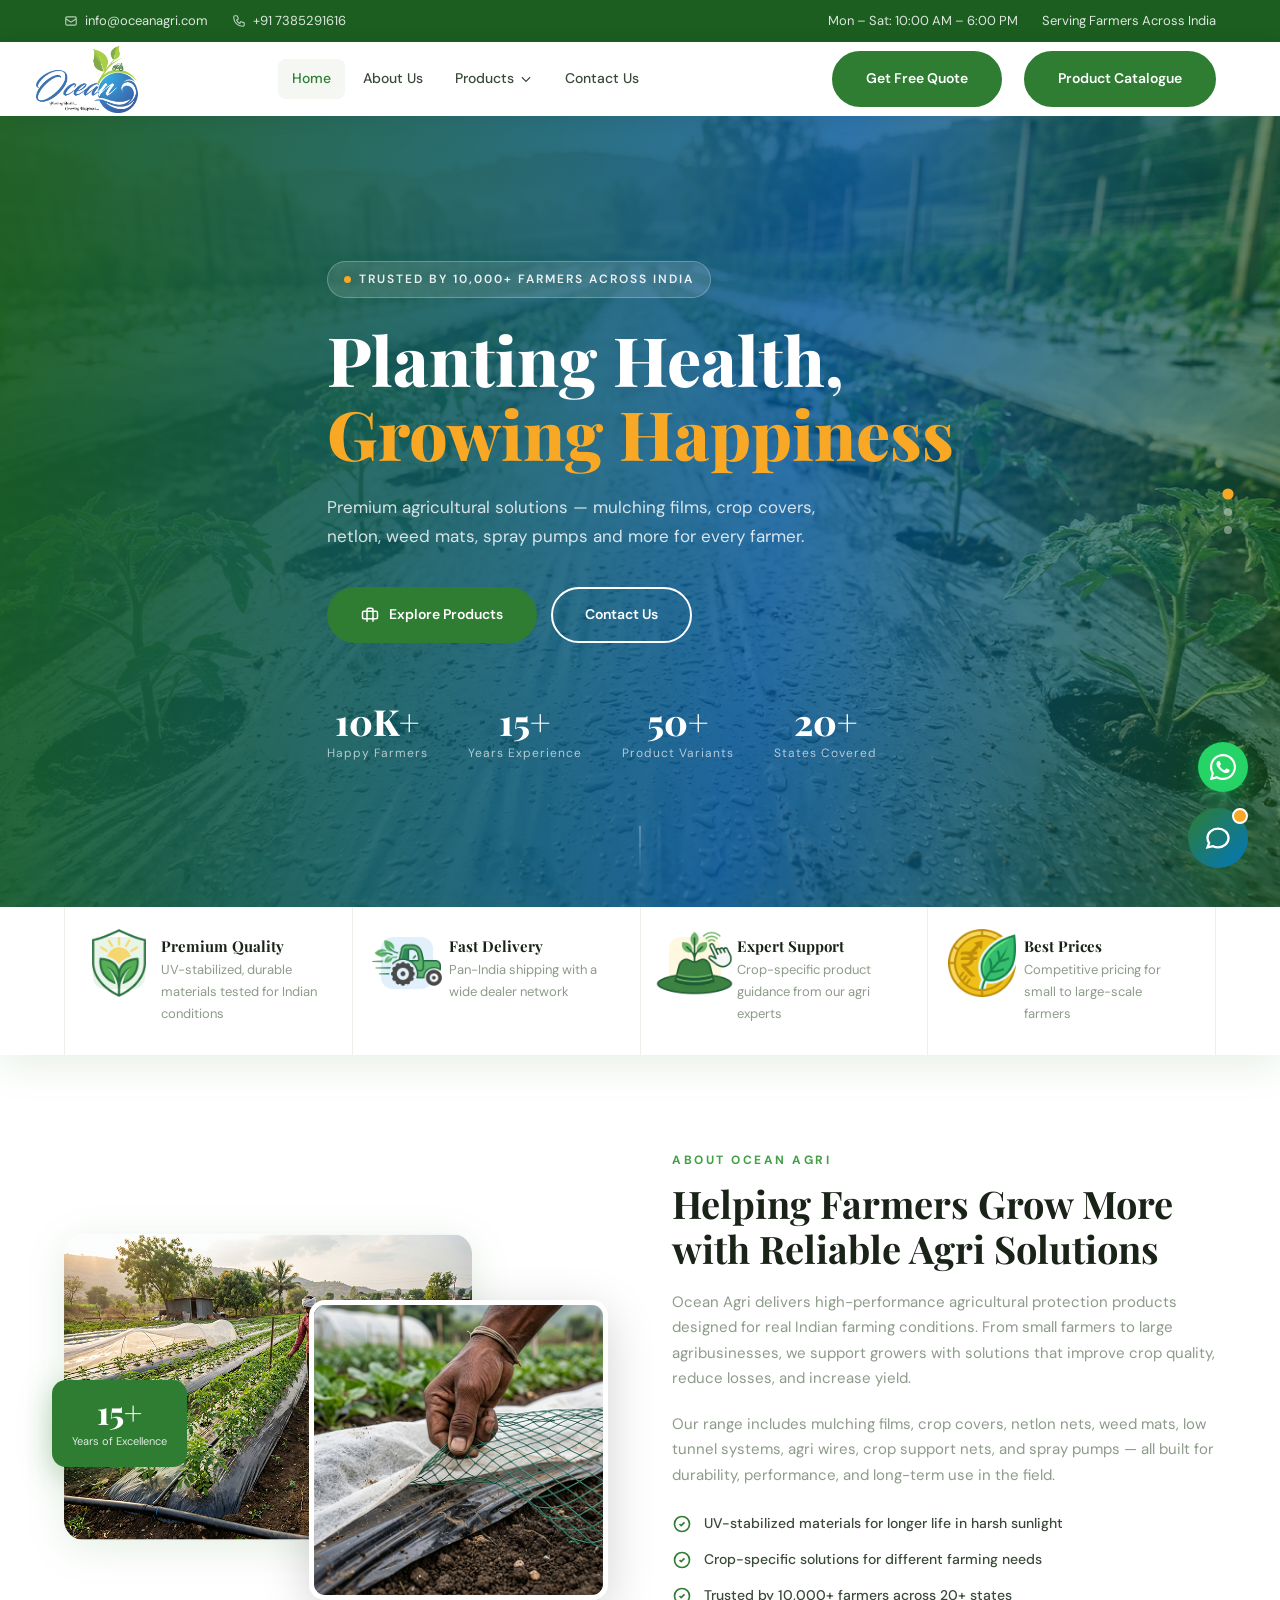
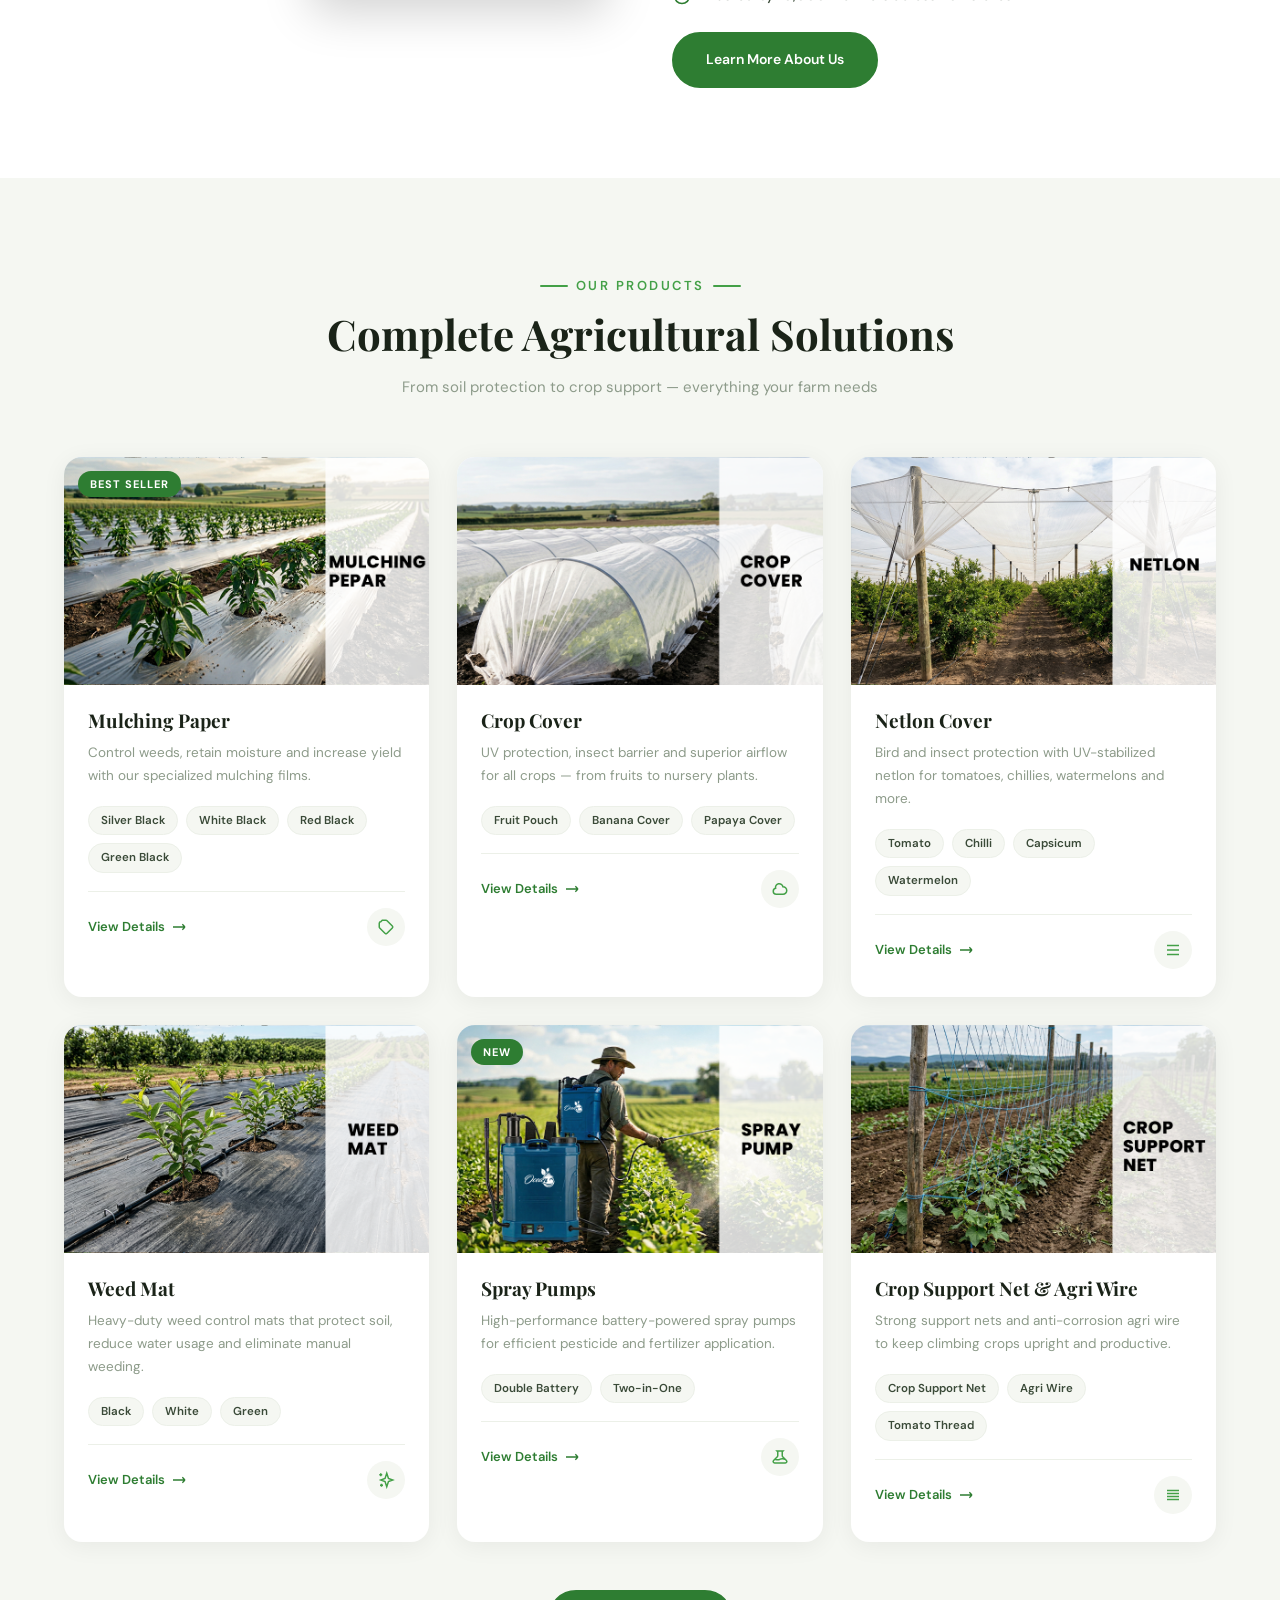
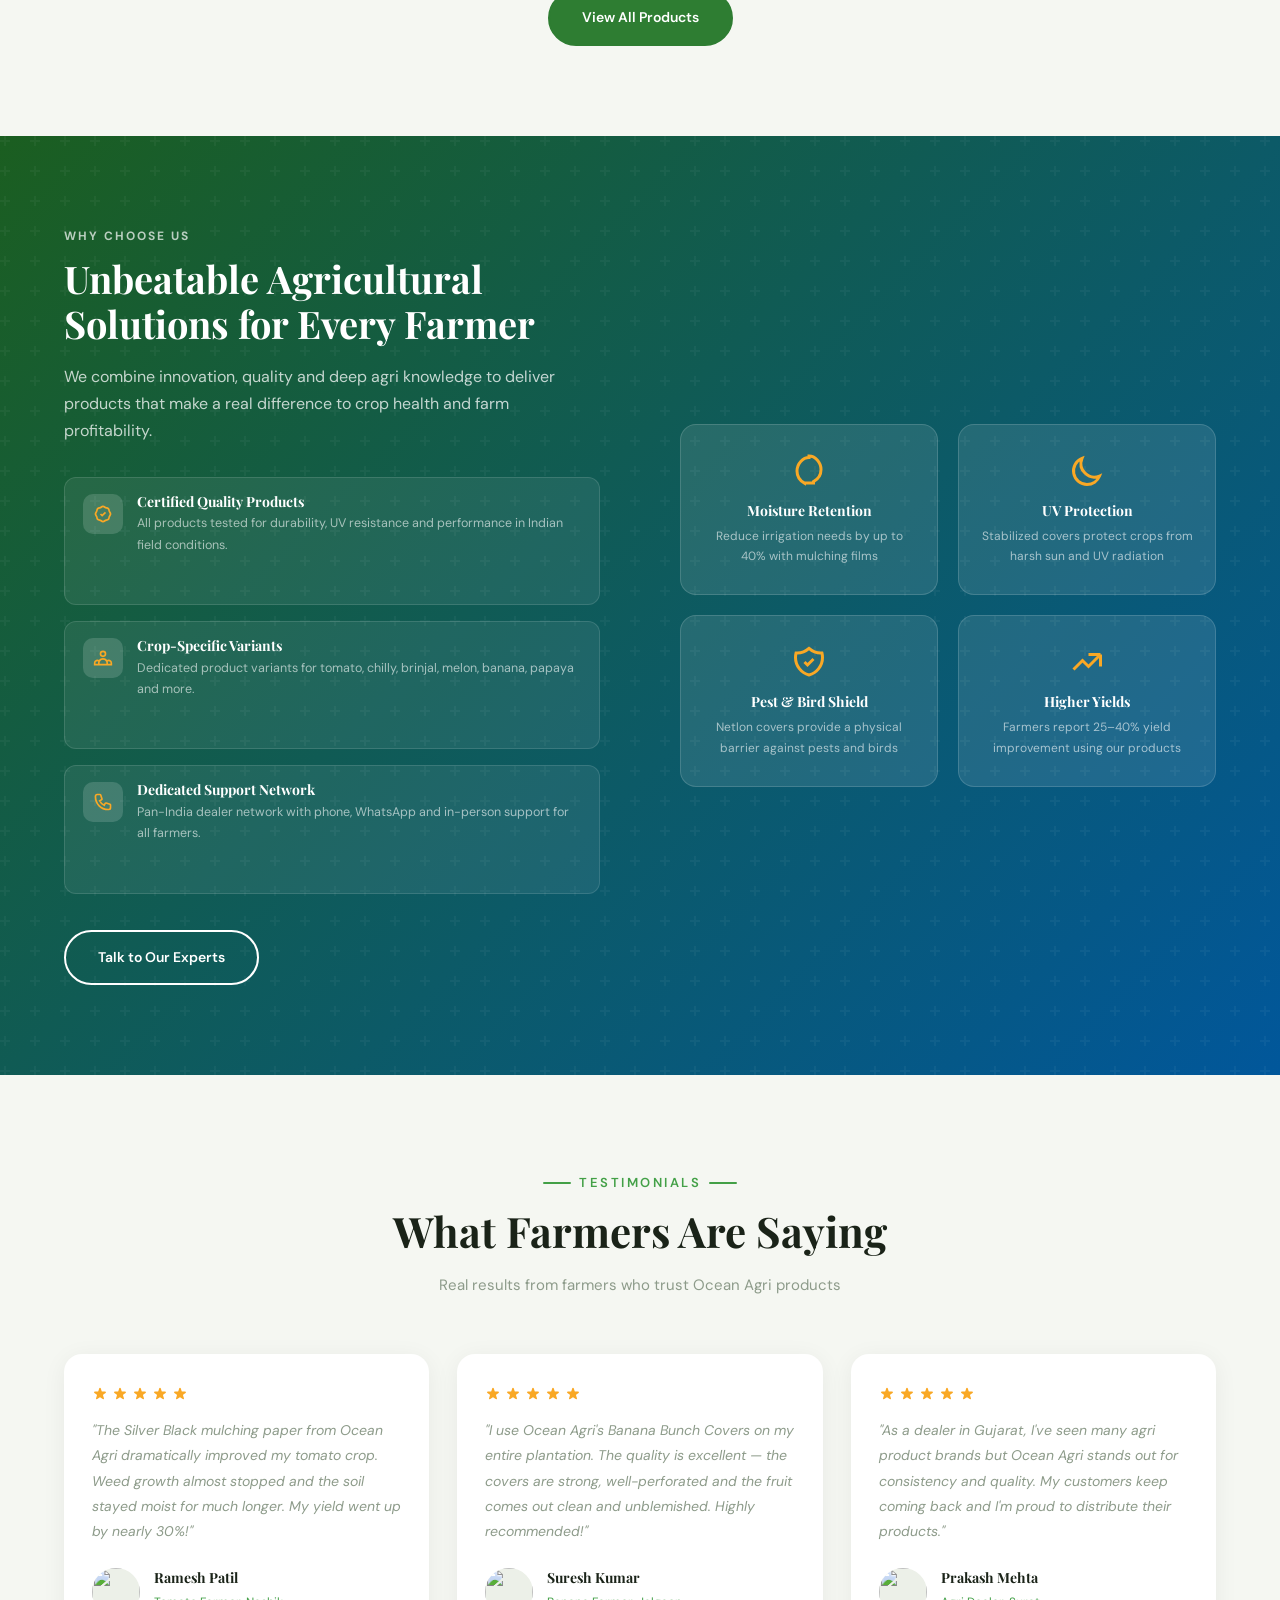
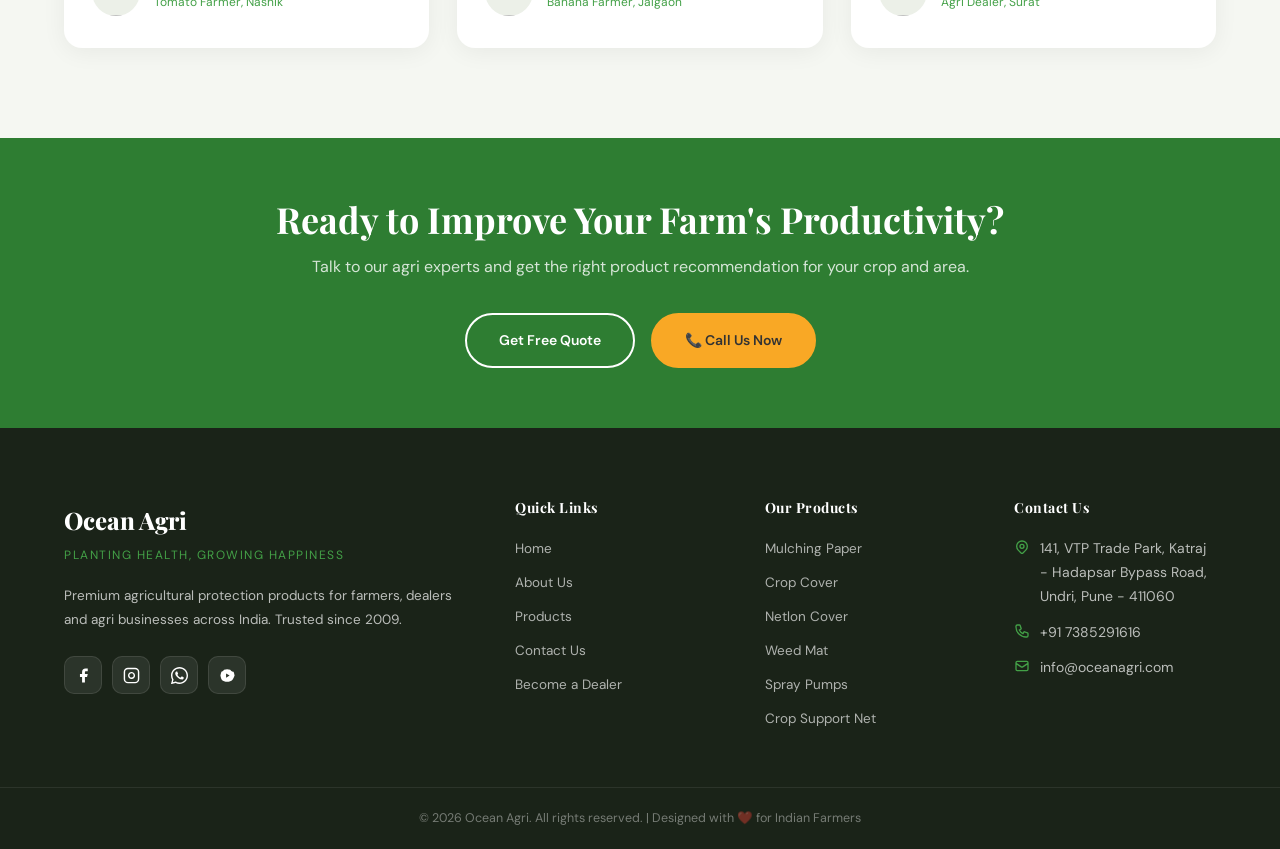
==== commit 5a662298: "Rename Brochoure to Product Cat" ====
--- a/index.html
+++ b/index.html
@@ -58,7 +58,7 @@
     </ul>
     <div style="display:flex; align-items:center; gap:10px;">
     <a class="btn btn-primary nav-cta" href="contact.html">Get Free Quote</a>
-     <a class="btn btn-primary nav-cta" href="OCEAN All Product.pdf" download>Brochure</a>
+     <a class="btn btn-primary nav-cta" href="OCEAN All Product.pdf" download>Product Catalogue</a>
 </div>
     <button class="hamburger" aria-label="Menu">
       <span></span><span></span><span></span>
@@ -74,7 +74,7 @@
   <a class="mobile-nav-link" href="products.html">Products</a>
   <a class="mobile-nav-link" href="contact.html">Contact Us</a>
   <a class="btn btn-primary" href="contact.html" style="margin-top:20px;display:inline-flex;">Get Free Quote</a>
-    <a class="btn btn-primary" href="OCEAN All Product.pdf" download style="margin-top:10px;display:inline-flex;">Brochure</a>
+    <a class="btn btn-primary" href="OCEAN All Product.pdf" download style="margin-top:10px;display:inline-flex;">Product Catalogue</a>
 
 </div>
 
